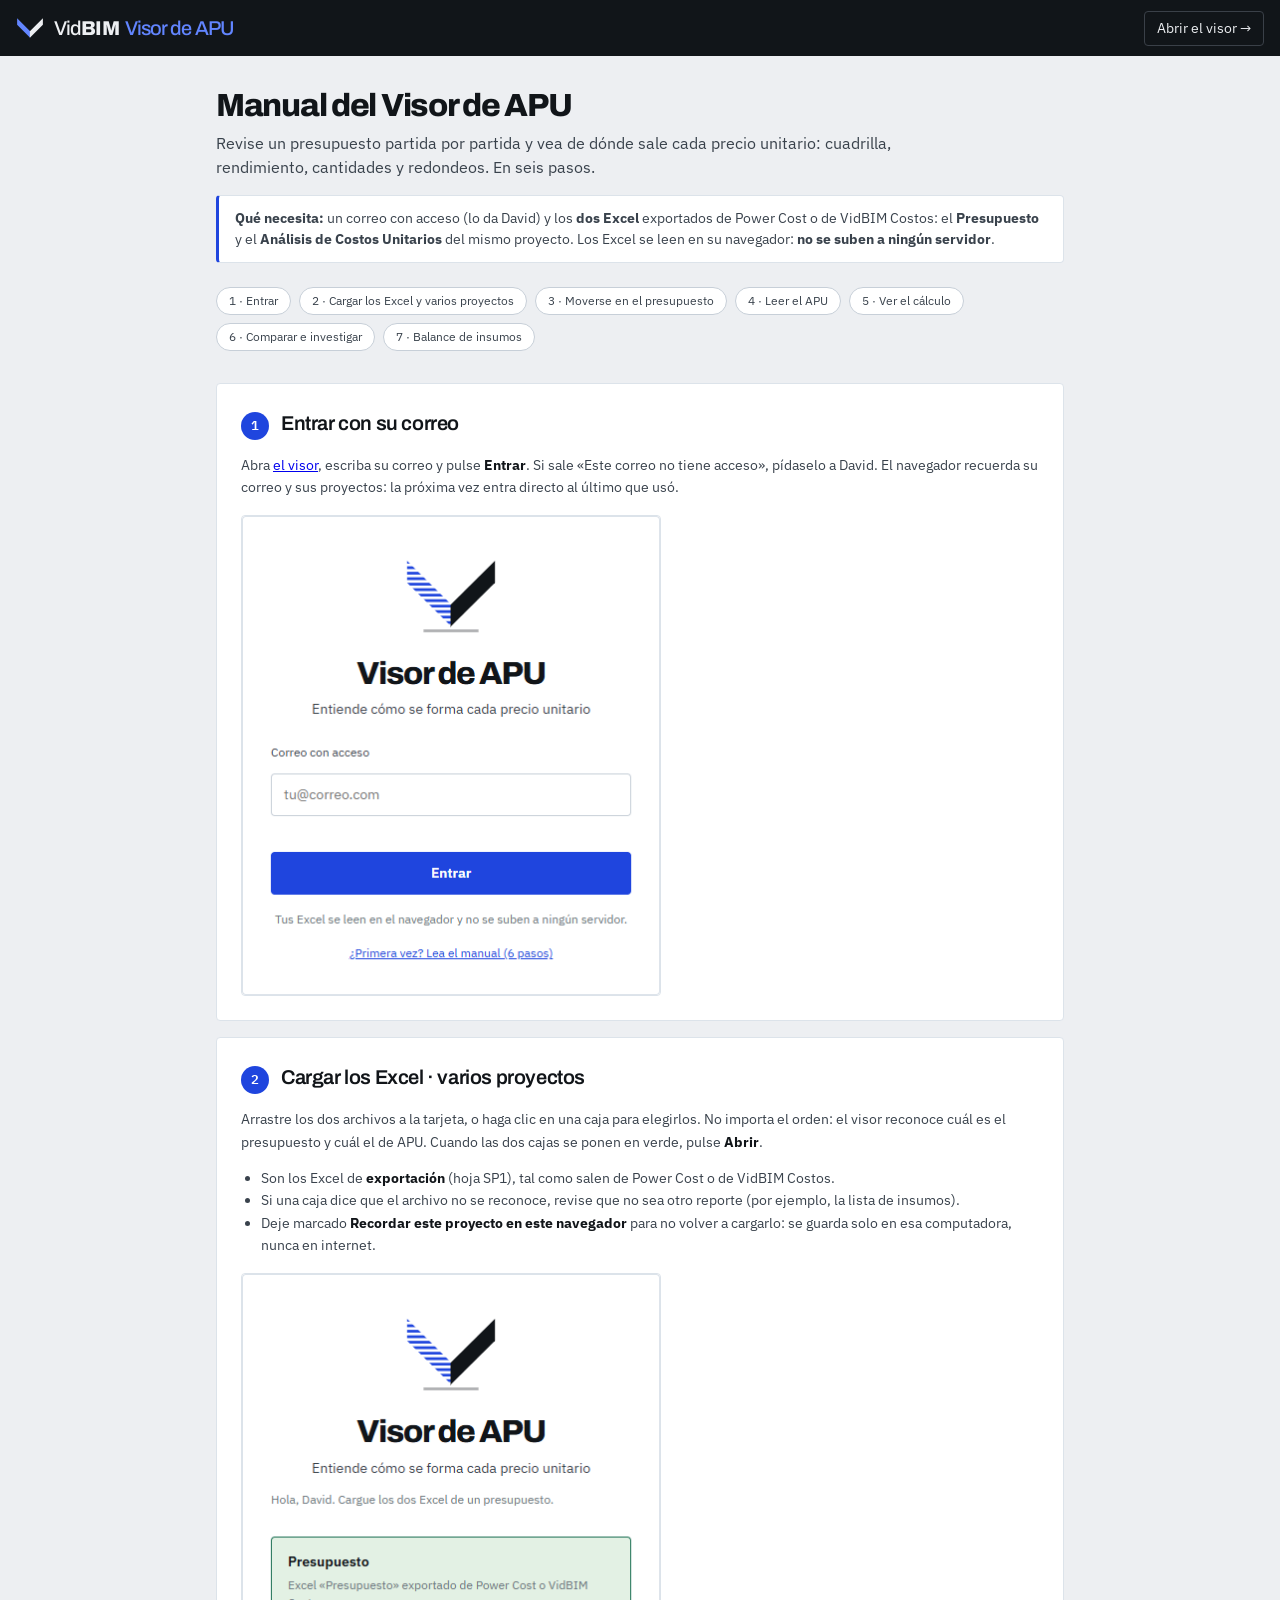
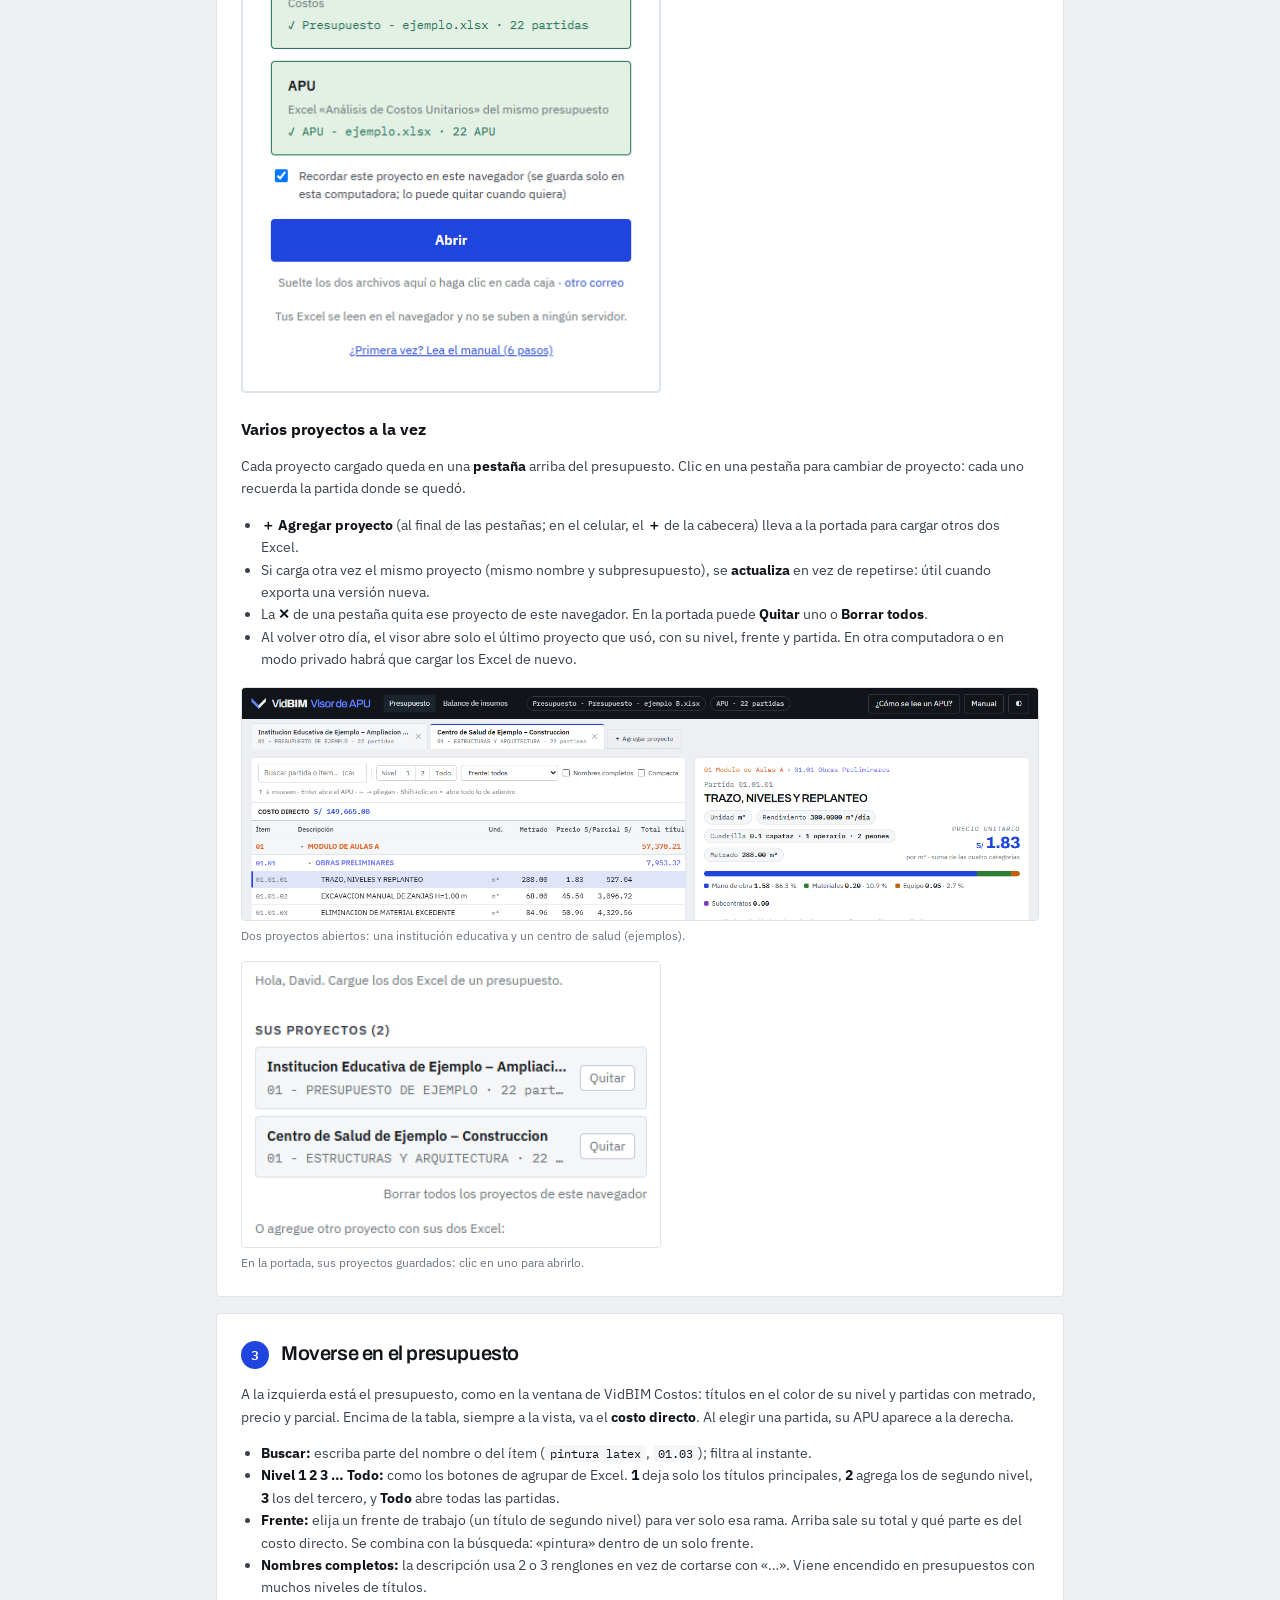
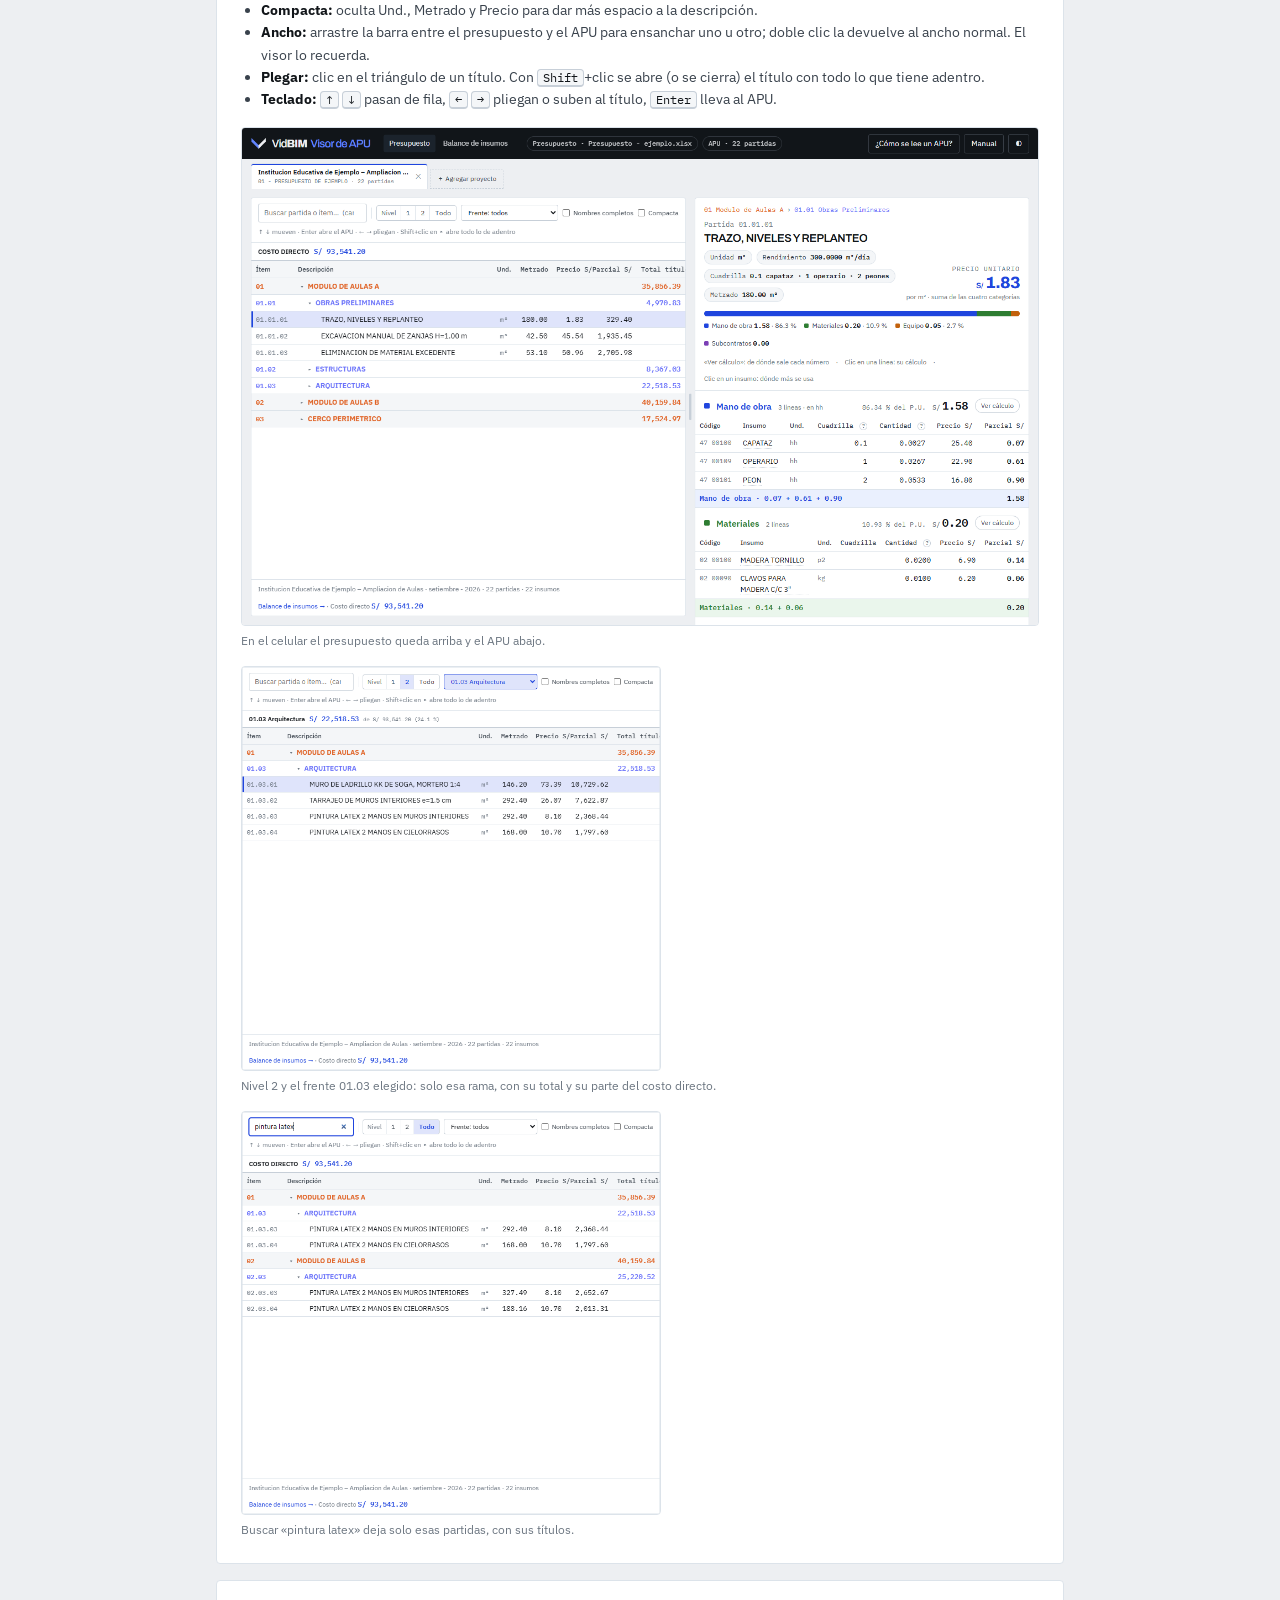
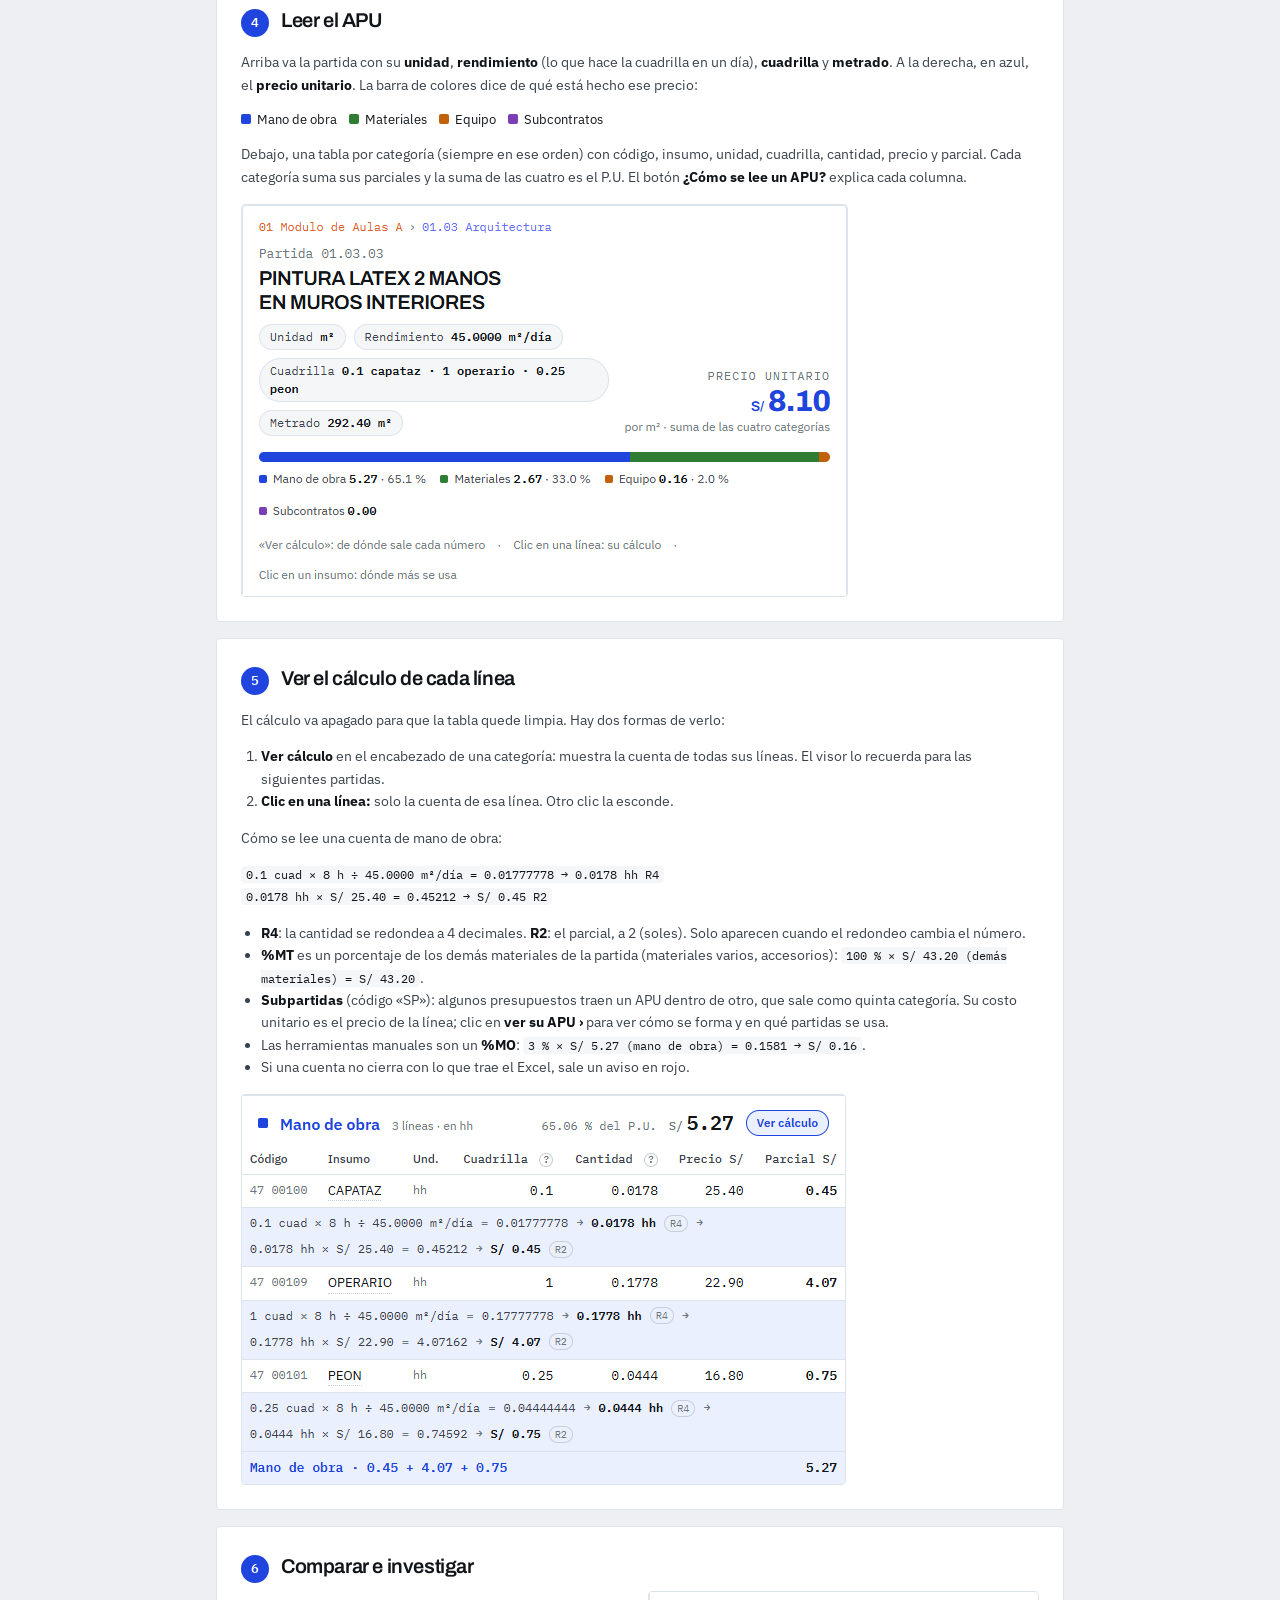
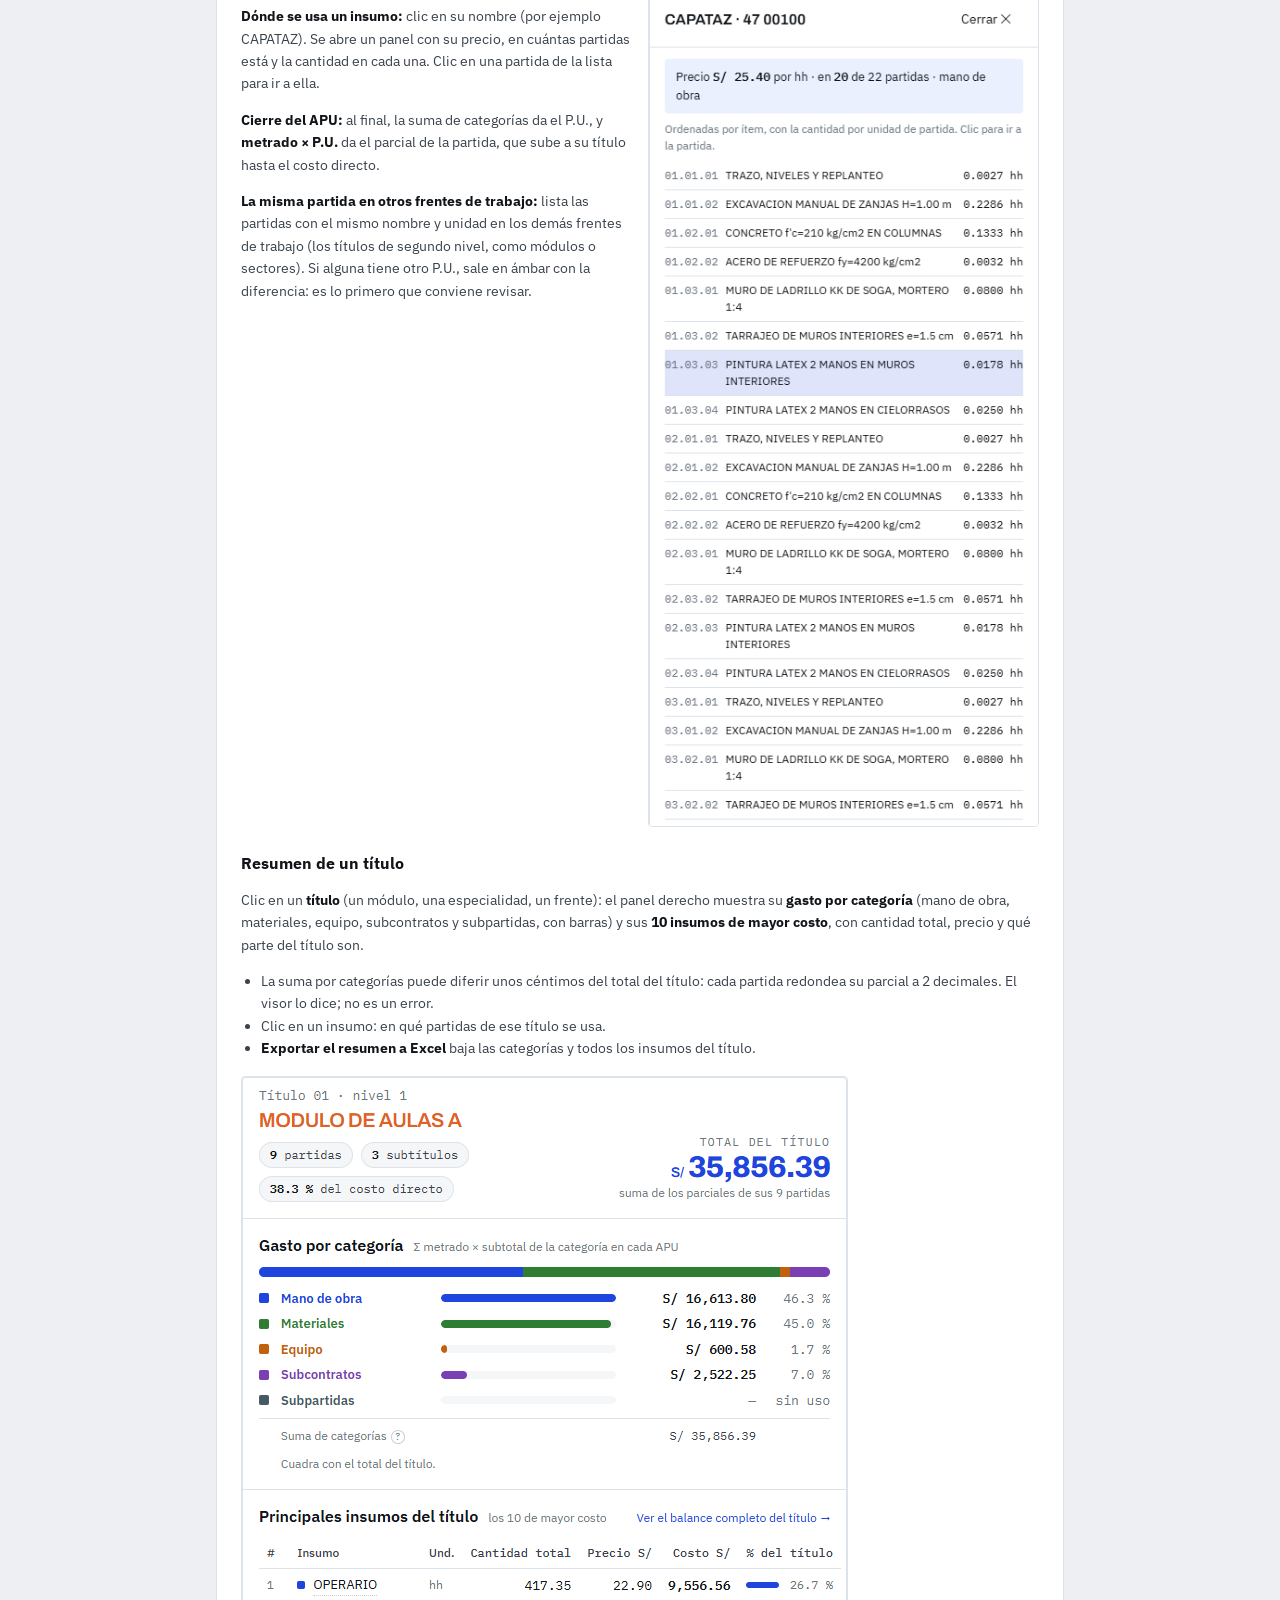
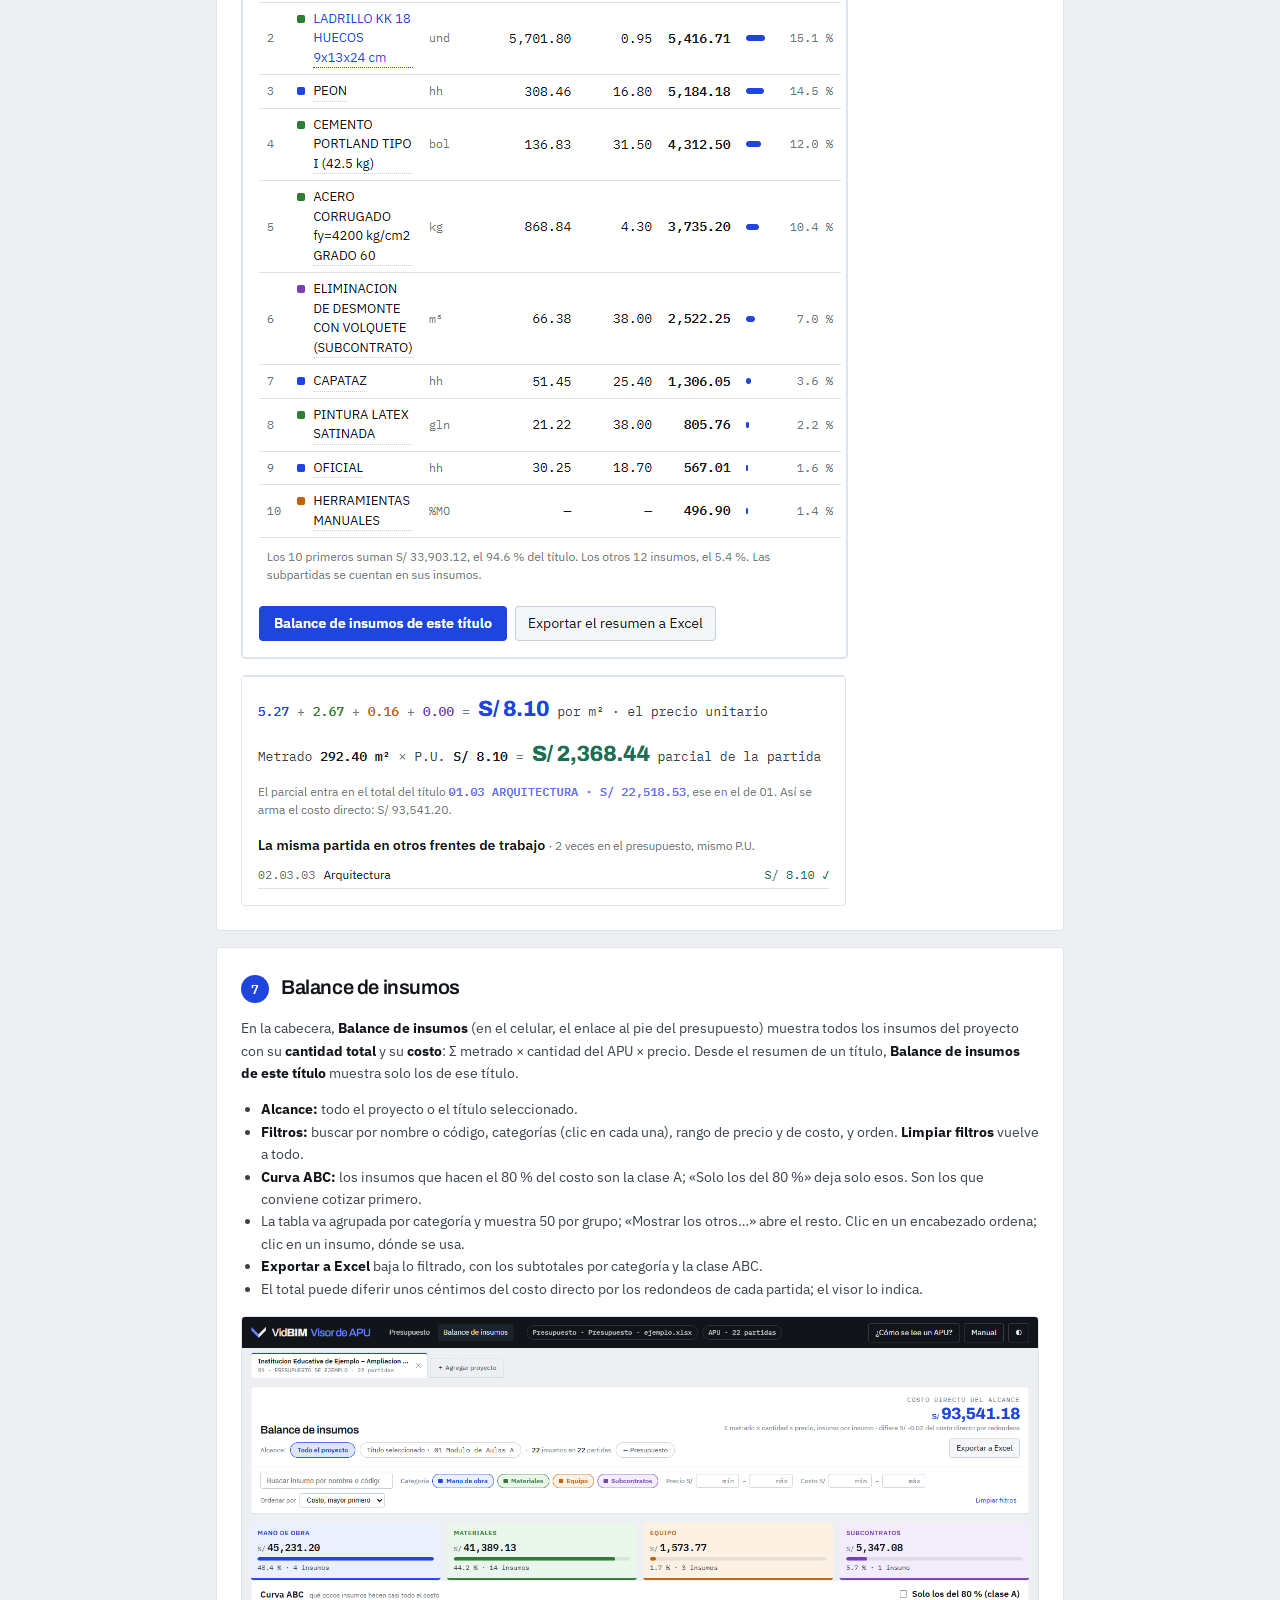
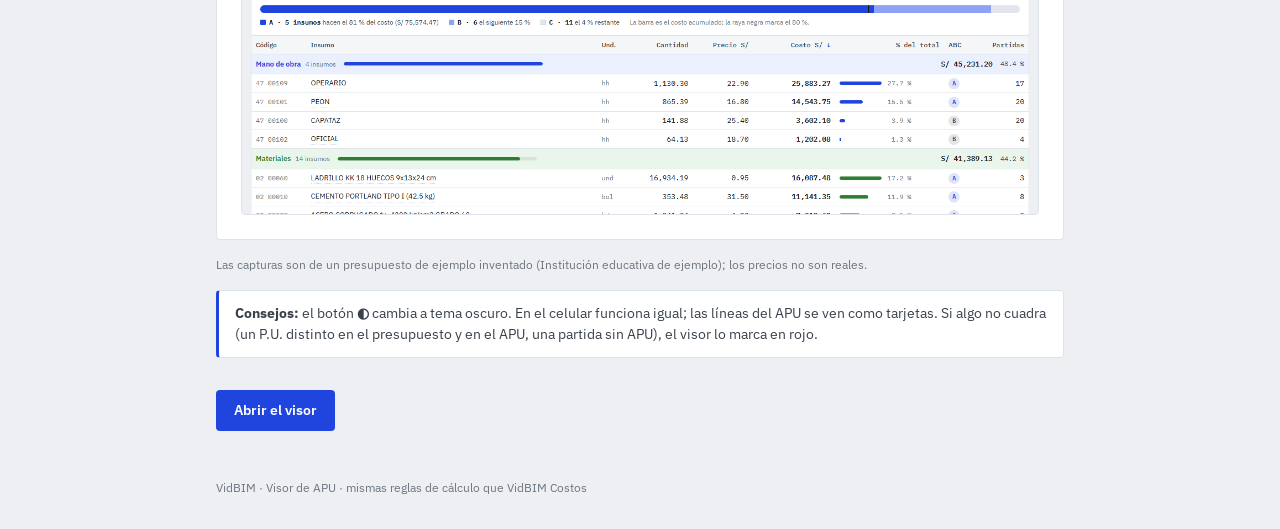
==== manual.html @ 5ac70ffe "Balance de insumos: alcance proyecto o título, filtros, tarjetas por categoría, curva ABC, tabla agr" ====
<!doctype html>
<html lang="es">
<head>
<meta charset="utf-8">
<meta name="viewport" content="width=device-width,initial-scale=1">
<title>Manual · Visor de APU</title>
<meta name="description" content="Cómo usar el Visor de APU de VidBIM en seis pasos.">
<link rel="icon" type="image/svg+xml" href="favicon.svg">
<link rel="preconnect" href="https://fonts.googleapis.com">
<link rel="preconnect" href="https://fonts.gstatic.com" crossorigin>
<link rel="stylesheet" href="https://fonts.googleapis.com/css2?family=Archivo:wght@500;600;800&family=IBM+Plex+Mono:wght@400;500;600&family=IBM+Plex+Sans:wght@400;500;600&display=swap">
<link rel="stylesheet" href="tokens.css">
<style>
*{box-sizing:border-box}
body{margin:0;background:var(--papel);color:var(--tinta)}
.datos{font-family:var(--f-datos);font-variant-numeric:tabular-nums}
.cab{height:var(--cabecera-alto);background:var(--cabecera-fondo);color:var(--cabecera-texto);display:flex;align-items:center;gap:16px;padding:0 16px}
.marca{display:flex;align-items:center;gap:10px;text-decoration:none;color:inherit}
.marca svg{width:28px;height:28px;flex:none}
.marca .wm{font-family:var(--f-marca);font-size:var(--t-marca);letter-spacing:-.045em;line-height:1;white-space:nowrap}
.marca .wm .a{font-weight:500}.marca .wm .b{font-weight:800}.marca .wm .c{font-weight:500;color:var(--cabecera-azul);margin-left:.3em}
.cab .der{margin-left:auto}
.btn{display:inline-block;border:1px solid var(--cabecera-linea);color:var(--cabecera-texto);border-radius:var(--radio);padding:6px 12px;text-decoration:none;font-size:var(--t-cuerpo)}
.btn:hover{background:var(--cabecera-hover)}
main{max-width:880px;margin:0 auto;padding:32px 16px 48px}
h1{font-family:var(--f-marca);font-weight:800;font-size:32px;letter-spacing:-.04em;line-height:1.1;margin:0 0 8px}
.intro{color:var(--tinta-2);font-size:16px;margin:0 0 16px;max-width:680px}
.nota{background:var(--superficie);border:1px solid var(--linea);border-left:3px solid var(--azul);border-radius:var(--radio);padding:12px 16px;font-size:var(--t-cuerpo);color:var(--tinta-2);margin:0 0 24px}
.indice{display:flex;flex-wrap:wrap;gap:8px;margin:0 0 32px;padding:0;list-style:none}
.indice a{display:inline-block;font-size:var(--t-aux);border:1px solid var(--linea-fuerte);background:var(--superficie);color:var(--tinta-2);border-radius:999px;padding:4px 12px;text-decoration:none}
.indice a:hover{border-color:var(--azul);color:var(--azul)}
section.paso{background:var(--superficie);border:1px solid var(--linea);border-radius:var(--radio);padding:24px;margin:0 0 16px;scroll-margin-top:16px}
.paso header{display:flex;gap:12px;align-items:baseline;margin:0 0 8px}
.paso .n{font-family:var(--f-datos);font-weight:600;color:#fff;background:var(--azul);border-radius:999px;min-width:28px;height:28px;display:inline-grid;place-items:center;font-size:var(--t-tabla);flex:none}
.paso h2{font-family:var(--f-marca);font-weight:600;font-size:20px;letter-spacing:-.02em;margin:0}
.paso p,.paso li{color:var(--tinta-2);line-height:1.6}
.paso ul,.paso ol{padding-left:20px;margin:8px 0}
.paso b{color:var(--tinta)}
.paso kbd{font-family:var(--f-datos);font-size:var(--t-aux);border:1px solid var(--linea-fuerte);border-bottom-width:2px;border-radius:4px;padding:0 5px;background:var(--superficie-2);color:var(--tinta)}
.paso code{font-family:var(--f-datos);font-size:var(--t-aux);background:var(--superficie-2);border-radius:4px;padding:1px 5px;color:var(--tinta)}
figure{margin:16px 0 0}
figure img{display:block;max-width:100%;height:auto;border:1px solid var(--linea);border-radius:var(--radio);background:var(--superficie)}
figure.chica img{max-width:420px;width:100%}
figcaption{font-size:var(--t-aux);color:var(--gris);margin-top:6px}
.dos{display:grid;grid-template-columns:1fr 1fr;gap:16px;align-items:start}
.cats{display:flex;flex-wrap:wrap;gap:12px;margin:8px 0;font-size:var(--t-tabla)}
.cats span::before{content:"";display:inline-block;width:10px;height:10px;border-radius:2px;background:var(--c);margin-right:6px}
.mo{--c:var(--mo)}.mat{--c:var(--mat)}.eq{--c:var(--eq)}.sc{--c:var(--sc)}
.cta{display:inline-block;background:var(--azul);color:#fff;text-decoration:none;font-weight:600;border-radius:var(--radio);padding:10px 18px;margin-top:8px}
.cta:hover{background:var(--azul-hover)}
footer{max-width:880px;margin:0 auto;padding:0 16px 32px;font-size:var(--t-aux);color:var(--gris)}
@media (max-width:700px){
  h1{font-size:26px}
  section.paso{padding:16px}
  .dos{grid-template-columns:1fr}
  .cab .der .largo{display:none}
}
</style>
</head>
<body>
<svg width="0" height="0" style="position:absolute" aria-hidden="true">
  <symbol id="vidbim-s" viewBox="0 0 100 100">
    <path d="M4,15.5 L50.5,61.5 L50.5,84.5 L4,38.5 Z" fill="var(--b,#1F45DE)"/>
    <path d="M96,15.5 L49.5,61.5 L49.5,84.5 L96,38.5 Z" fill="currentColor"/>
  </symbol>
</svg>
<header class="cab">
  <a class="marca" href="./" style="--b:#6285FF">
    <svg><use href="#vidbim-s"/></svg>
    <span class="wm"><span class="a">Vid</span><span class="b">BIM</span><span class="c">Visor de APU</span></span>
  </a>
  <div class="der"><a class="btn" href="./">Abrir el visor <span class="largo">→</span></a></div>
</header>

<main>
  <h1>Manual del Visor de APU</h1>
  <p class="intro">Revise un presupuesto partida por partida y vea de dónde sale cada precio unitario: cuadrilla, rendimiento, cantidades y redondeos. En seis pasos.</p>
  <div class="nota"><b>Qué necesita:</b> un correo con acceso (lo da David) y los <b>dos Excel</b> exportados de Power Cost o de VidBIM Costos: el <b>Presupuesto</b> y el <b>Análisis de Costos Unitarios</b> del mismo proyecto. Los Excel se leen en su navegador: <b>no se suben a ningún servidor</b>.</div>

  <ul class="indice">
    <li><a href="#entrar">1 · Entrar</a></li>
    <li><a href="#cargar">2 · Cargar los Excel y varios proyectos</a></li>
    <li><a href="#presupuesto">3 · Moverse en el presupuesto</a></li>
    <li><a href="#apu">4 · Leer el APU</a></li>
    <li><a href="#calculo">5 · Ver el cálculo</a></li>
    <li><a href="#comparar">6 · Comparar e investigar</a></li>
    <li><a href="#balance">7 · Balance de insumos</a></li>
  </ul>

  <section class="paso" id="entrar">
    <header><span class="n">1</span><h2>Entrar con su correo</h2></header>
    <p>Abra <a href="./">el visor</a>, escriba su correo y pulse <b>Entrar</b>. Si sale «Este correo no tiene acceso», pídaselo a David. El navegador recuerda su correo y sus proyectos: la próxima vez entra directo al último que usó.</p>
    <figure class="chica"><img src="manual/1-entrar.png" alt="Portada del visor con el campo de correo y el botón Entrar" loading="lazy"></figure>
  </section>

  <section class="paso" id="cargar">
    <header><span class="n">2</span><h2>Cargar los Excel · varios proyectos</h2></header>
    <p>Arrastre los dos archivos a la tarjeta, o haga clic en una caja para elegirlos. No importa el orden: el visor reconoce cuál es el presupuesto y cuál el de APU. Cuando las dos cajas se ponen en verde, pulse <b>Abrir</b>.</p>
    <ul>
      <li>Son los Excel de <b>exportación</b> (hoja SP1), tal como salen de Power Cost o de VidBIM Costos.</li>
      <li>Si una caja dice que el archivo no se reconoce, revise que no sea otro reporte (por ejemplo, la lista de insumos).</li>
      <li>Deje marcado <b>Recordar este proyecto en este navegador</b> para no volver a cargarlo: se guarda solo en esa computadora, nunca en internet.</li>
    </ul>
    <figure class="chica"><img src="manual/2-cargar.png" alt="Las dos cajas de Presupuesto y APU en verde con el botón Abrir" loading="lazy"></figure>
    <h3 style="font-size:16px;margin:24px 0 4px">Varios proyectos a la vez</h3>
    <p>Cada proyecto cargado queda en una <b>pestaña</b> arriba del presupuesto. Clic en una pestaña para cambiar de proyecto: cada uno recuerda la partida donde se quedó.</p>
    <ul>
      <li><b>＋ Agregar proyecto</b> (al final de las pestañas; en el celular, el <b>＋</b> de la cabecera) lleva a la portada para cargar otros dos Excel.</li>
      <li>Si carga otra vez el mismo proyecto (mismo nombre y subpresupuesto), se <b>actualiza</b> en vez de repetirse: útil cuando exporta una versión nueva.</li>
      <li>La <b>✕</b> de una pestaña quita ese proyecto de este navegador. En la portada puede <b>Quitar</b> uno o <b>Borrar todos</b>.</li>
      <li>Al volver otro día, el visor abre solo el último proyecto que usó, con su nivel, frente y partida. En otra computadora o en modo privado habrá que cargar los Excel de nuevo.</li>
    </ul>
    <figure><img src="manual/2b-pestanas.png" alt="Pestañas de dos proyectos sobre el presupuesto" loading="lazy"><figcaption>Dos proyectos abiertos: una institución educativa y un centro de salud (ejemplos).</figcaption></figure>
    <figure class="chica"><img src="manual/2c-proyectos.png" alt="Portada con la lista de proyectos guardados" loading="lazy"><figcaption>En la portada, sus proyectos guardados: clic en uno para abrirlo.</figcaption></figure>
  </section>

  <section class="paso" id="presupuesto">
    <header><span class="n">3</span><h2>Moverse en el presupuesto</h2></header>
    <p>A la izquierda está el presupuesto, como en la ventana de VidBIM Costos: títulos en el color de su nivel y partidas con metrado, precio y parcial. Encima de la tabla, siempre a la vista, va el <b>costo directo</b>. Al elegir una partida, su APU aparece a la derecha.</p>
    <ul>
      <li><b>Buscar:</b> escriba parte del nombre o del ítem (<code>pintura latex</code>, <code>01.03</code>); filtra al instante.</li>
      <li><b>Nivel 1 2 3 … Todo:</b> como los botones de agrupar de Excel. <b>1</b> deja solo los títulos principales, <b>2</b> agrega los de segundo nivel, <b>3</b> los del tercero, y <b>Todo</b> abre todas las partidas.</li>
      <li><b>Frente:</b> elija un frente de trabajo (un título de segundo nivel) para ver solo esa rama. Arriba sale su total y qué parte es del costo directo. Se combina con la búsqueda: «pintura» dentro de un solo frente.</li>
      <li><b>Nombres completos:</b> la descripción usa 2 o 3 renglones en vez de cortarse con «…». Viene encendido en presupuestos con muchos niveles de títulos.</li>
      <li><b>Compacta:</b> oculta Und., Metrado y Precio para dar más espacio a la descripción.</li>
      <li><b>Ancho:</b> arrastre la barra entre el presupuesto y el APU para ensanchar uno u otro; doble clic la devuelve al ancho normal. El visor lo recuerda.</li>
      <li><b>Plegar:</b> clic en el triángulo de un título. Con <kbd>Shift</kbd>+clic se abre (o se cierra) el título con todo lo que tiene adentro.</li>
      <li><b>Teclado:</b> <kbd>↑</kbd> <kbd>↓</kbd> pasan de fila, <kbd>←</kbd> <kbd>→</kbd> pliegan o suben al título, <kbd>Enter</kbd> lleva al APU.</li>
    </ul>
    <figure><img src="manual/3-pantalla.png" alt="Pantalla completa: presupuesto a la izquierda y APU a la derecha" loading="lazy"><figcaption>En el celular el presupuesto queda arriba y el APU abajo.</figcaption></figure>
    <figure class="chica"><img src="manual/4b-nivel-frente.png" alt="Nivel 2 y un frente elegido, con su total arriba" loading="lazy"><figcaption>Nivel 2 y el frente 01.03 elegido: solo esa rama, con su total y su parte del costo directo.</figcaption></figure>
    <figure class="chica"><img src="manual/4-buscar.png" alt="Búsqueda de pintura latex" loading="lazy"><figcaption>Buscar «pintura latex» deja solo esas partidas, con sus títulos.</figcaption></figure>
  </section>

  <section class="paso" id="apu">
    <header><span class="n">4</span><h2>Leer el APU</h2></header>
    <p>Arriba va la partida con su <b>unidad</b>, <b>rendimiento</b> (lo que hace la cuadrilla en un día), <b>cuadrilla</b> y <b>metrado</b>. A la derecha, en azul, el <b>precio unitario</b>. La barra de colores dice de qué está hecho ese precio:</p>
    <div class="cats"><span class="mo">Mano de obra</span><span class="mat">Materiales</span><span class="eq">Equipo</span><span class="sc">Subcontratos</span></div>
    <p>Debajo, una tabla por categoría (siempre en ese orden) con código, insumo, unidad, cuadrilla, cantidad, precio y parcial. Cada categoría suma sus parciales y la suma de las cuatro es el P.U. El botón <b>¿Cómo se lee un APU?</b> explica cada columna.</p>
    <figure><img src="manual/5-cabecera-apu.png" alt="Cabecera del APU con chips, precio unitario y barra de peso" loading="lazy"></figure>
  </section>

  <section class="paso" id="calculo">
    <header><span class="n">5</span><h2>Ver el cálculo de cada línea</h2></header>
    <p>El cálculo va apagado para que la tabla quede limpia. Hay dos formas de verlo:</p>
    <ol>
      <li><b>Ver cálculo</b> en el encabezado de una categoría: muestra la cuenta de todas sus líneas. El visor lo recuerda para las siguientes partidas.</li>
      <li><b>Clic en una línea:</b> solo la cuenta de esa línea. Otro clic la esconde.</li>
    </ol>
    <p>Cómo se lee una cuenta de mano de obra:</p>
    <p><code>0.1 cuad × 8 h ÷ 45.0000 m²/día = 0.01777778 → 0.0178 hh R4</code><br><code>0.0178 hh × S/ 25.40 = 0.45212 → S/ 0.45 R2</code></p>
    <ul>
      <li><b>R4</b>: la cantidad se redondea a 4 decimales. <b>R2</b>: el parcial, a 2 (soles). Solo aparecen cuando el redondeo cambia el número.</li>
      <li><b>%MT</b> es un porcentaje de los demás materiales de la partida (materiales varios, accesorios): <code>100 % × S/ 43.20 (demás materiales) = S/ 43.20</code>.</li>
      <li><b>Subpartidas</b> (código «SP»): algunos presupuestos traen un APU dentro de otro, que sale como quinta categoría. Su costo unitario es el precio de la línea; clic en <b>ver su APU ›</b> para ver cómo se forma y en qué partidas se usa.</li>
      <li>Las herramientas manuales son un <b>%MO</b>: <code>3 % × S/ 5.27 (mano de obra) = 0.1581 → S/ 0.16</code>.</li>
      <li>Si una cuenta no cierra con lo que trae el Excel, sale un aviso en rojo.</li>
    </ul>
    <figure><img src="manual/6-ver-calculo.png" alt="Mano de obra con Ver cálculo encendido" loading="lazy"></figure>
  </section>

  <section class="paso" id="comparar">
    <header><span class="n">6</span><h2>Comparar e investigar</h2></header>
    <div class="dos">
      <div>
        <p><b>Dónde se usa un insumo:</b> clic en su nombre (por ejemplo CAPATAZ). Se abre un panel con su precio, en cuántas partidas está y la cantidad en cada una. Clic en una partida de la lista para ir a ella.</p>
        <p><b>Cierre del APU:</b> al final, la suma de categorías da el P.U., y <b>metrado × P.U.</b> da el parcial de la partida, que sube a su título hasta el costo directo.</p>
        <p><b>La misma partida en otros frentes de trabajo:</b> lista las partidas con el mismo nombre y unidad en los demás frentes de trabajo (los títulos de segundo nivel, como módulos o sectores). Si alguna tiene otro P.U., sale en ámbar con la diferencia: es lo primero que conviene revisar.</p>
      </div>
      <figure style="margin:0"><img src="manual/7-donde-se-usa.png" alt="Panel Dónde se usa del capataz" loading="lazy"></figure>
    </div>
    <h3 style="font-size:16px;margin:24px 0 4px">Resumen de un título</h3>
    <p>Clic en un <b>título</b> (un módulo, una especialidad, un frente): el panel derecho muestra su <b>gasto por categoría</b> (mano de obra, materiales, equipo, subcontratos y subpartidas, con barras) y sus <b>10 insumos de mayor costo</b>, con cantidad total, precio y qué parte del título son.</p>
    <ul>
      <li>La suma por categorías puede diferir unos céntimos del total del título: cada partida redondea su parcial a 2 decimales. El visor lo dice; no es un error.</li>
      <li>Clic en un insumo: en qué partidas de ese título se usa.</li>
      <li><b>Exportar el resumen a Excel</b> baja las categorías y todos los insumos del título.</li>
    </ul>
    <figure><img src="manual/7b-resumen-titulo.png" alt="Resumen de un título: gasto por categoría y principales insumos" loading="lazy"></figure>
    <figure><img src="manual/8-cierre.png" alt="Cierre del APU y la misma partida en otros frentes de trabajo" loading="lazy"></figure>
  </section>

  <section class="paso" id="balance">
    <header><span class="n">7</span><h2>Balance de insumos</h2></header>
    <p>En la cabecera, <b>Balance de insumos</b> (en el celular, el enlace al pie del presupuesto) muestra todos los insumos del proyecto con su <b>cantidad total</b> y su <b>costo</b>: Σ metrado × cantidad del APU × precio. Desde el resumen de un título, <b>Balance de insumos de este título</b> muestra solo los de ese título.</p>
    <ul>
      <li><b>Alcance:</b> todo el proyecto o el título seleccionado.</li>
      <li><b>Filtros:</b> buscar por nombre o código, categorías (clic en cada una), rango de precio y de costo, y orden. <b>Limpiar filtros</b> vuelve a todo.</li>
      <li><b>Curva ABC:</b> los insumos que hacen el 80 % del costo son la clase A; «Solo los del 80 %» deja solo esos. Son los que conviene cotizar primero.</li>
      <li>La tabla va agrupada por categoría y muestra 50 por grupo; «Mostrar los otros…» abre el resto. Clic en un encabezado ordena; clic en un insumo, dónde se usa.</li>
      <li><b>Exportar a Excel</b> baja lo filtrado, con los subtotales por categoría y la clase ABC.</li>
      <li>El total puede diferir unos céntimos del costo directo por los redondeos de cada partida; el visor lo indica.</li>
    </ul>
    <figure><img src="manual/10-balance.png" alt="Balance de insumos: tarjetas por categoría, curva ABC y tabla" loading="lazy"></figure>
  </section>

  <p style="font-size:var(--t-aux);color:var(--gris);margin:0 0 16px">Las capturas son de un presupuesto de ejemplo inventado (Institución educativa de ejemplo); los precios no son reales.</p>
  <div class="nota"><b>Consejos:</b> el botón <b>◐</b> cambia a tema oscuro. En el celular funciona igual; las líneas del APU se ven como tarjetas. Si algo no cuadra (un P.U. distinto en el presupuesto y en el APU, una partida sin APU), el visor lo marca en rojo.</div>
  <a class="cta" href="./">Abrir el visor</a>
</main>
<footer>VidBIM · Visor de APU · mismas reglas de cálculo que VidBIM Costos</footer>
</body>
</html>
---- tokens.css ----
/* ══════════════════════════════════════════════════════════════════════
   VidBIM · Visor de APU · tokens de diseño (25.09.2026)
   Fuente: VidBIM-Marca/04-Color/paleta.md, láminas 02 y 03, y los colores
   de categoría y de nivel de la app VidBIM Costos (Filas.cs, ColoresNivel.cs).
   Se usa tal cual: <link rel="stylesheet" href="tokens.css">
   ══════════════════════════════════════════════════════════════════════ */

:root{
  color-scheme: light dark;

  /* ── superficies y texto · tema claro ── */
  --papel:#EDEFF2;        /* fondo de página (papel frío) */
  --superficie:#FFFFFF;   /* paneles: árbol, APU, tarjetas */
  --superficie-2:#F4F6F8; /* filas alternas, botón secundario, hover de fila */
  --superficie-3:#E2E6EC; /* hover de botón, separadores gruesos */
  --tinta:#111519;        /* texto principal */
  --tinta-2:#39424C;      /* texto secundario (encabezados de tabla) */
  --gris:#6C7681;         /* texto auxiliar: unidades, notas, «cuentas» */
  --linea:#DCE3EA;        /* líneas de tabla y bordes suaves */
  --linea-fuerte:#C7CFD8; /* bordes de inputs y botones sobre blanco */

  /* ── marca ── */
  --azul:#1F45DE;         /* acento: selección, P.U., enlaces, botón principal */
  --azul-hover:#1A3BC2;
  --azul-tinte:#DFE4FB;   /* fila seleccionada, chips */
  --rojo:#C0332A;  --rojo-tinte:#FADCD9;   /* SOLO errores y revisiones */
  --ok:#1B6F53;    --ok-tinte:#E3F1E4;     /* «cierra», comprobado */
  --ambar:#8A5A00; --ambar-tinte:#FFF1C7;  /* avisos */

  /* ── categorías del APU (idénticas a VidBIM Costos) ── */
  --mo:#1F45DE;  --mo-tinte:#EAF0FE;   /* Mano de obra */
  --mat:#2E7D32; --mat-tinte:#EAF6EC;  /* Materiales */
  --eq:#C2610C;  --eq-tinte:#FDF1E4;   /* Equipo */
  --sc:#7B3FB5;  --sc-tinte:#F3ECFB;   /* Subcontratos / Servicios */

  /* ── niveles de título (Power Cost, como VidBIM Costos) ── */
  --nivel-1:#E06123; --nivel-2:#676FFA; --nivel-3:#00C000; --nivel-4:#C000C0;
  --nivel-5:#EC9B75; --nivel-6:#C0C000; --nivel-7:#00A0C0;

  /* ── tipografía ── */
  --f-marca:"Archivo","Helvetica Neue",Arial,sans-serif;          /* logotipo, títulos, el P.U. */
  --f-texto:"IBM Plex Sans","Segoe UI","Helvetica Neue",Arial,sans-serif;
  --f-datos:"IBM Plex Mono",ui-monospace,"Cascadia Mono",Consolas,monospace; /* códigos, cifras, cuentas */
  --t-aux:12px;     /* notas, cuentas, unidades */
  --t-tabla:13px;   /* filas del APU y del árbol */
  --t-cuerpo:14px;  /* texto corrido */
  --t-seccion:16px; /* nombre de la partida, título de categoría */
  --t-total:20px;   /* subtotales de categoría, total del título */
  --t-pu:30px;      /* el P.U. de la partida */
  --t-marca:20px;   /* «VidBIM Visor de APU» en la cabecera */

  /* ── medidas ── */
  --radio:4px;
  --u:8px;                 /* módulo de espaciado: 8, 16, 24, 32 */
  --cabecera-alto:56px;
  --arbol-ancho:360px;
  --fila-alto:32px;
}

/* ── tema oscuro: el sistema lo pide y el usuario no ha forzado claro ── */
@media (prefers-color-scheme: dark){
  :root:not([data-theme="light"]){
    --papel:#0C1015; --superficie:#141A21; --superficie-2:#1B232C; --superficie-3:#232C36;
    --tinta:#E7ECF1; --tinta-2:#B2BCC6; --gris:#7C8894;
    --linea:#2A333D; --linea-fuerte:#333E49;
    --azul:#6285FF; --azul-hover:#7A97FF; --azul-tinte:#182247;
    --rojo:#E7695E; --rojo-tinte:#3A1D1B; --ok:#4FB791; --ok-tinte:#12291C; --ambar:#D9A44E; --ambar-tinte:#33290F;
    --mo:#6285FF;  --mo-tinte:#182247;
    --mat:#4FB791; --mat-tinte:#12291C;
    --eq:#E39A55;  --eq-tinte:#2E2116;
    --sc:#B08CE8;  --sc-tinte:#251B33;
    --nivel-1:#F0895A; --nivel-2:#8C93FF; --nivel-3:#4AD66D; --nivel-4:#D96BD9;
    --nivel-5:#F2B08F; --nivel-6:#D9D94A; --nivel-7:#46C3E0;
  }
}
/* ── tema oscuro forzado por el usuario (botón) ── */
:root[data-theme="dark"]{
  --papel:#0C1015; --superficie:#141A21; --superficie-2:#1B232C; --superficie-3:#232C36;
  --tinta:#E7ECF1; --tinta-2:#B2BCC6; --gris:#7C8894;
  --linea:#2A333D; --linea-fuerte:#333E49;
  --azul:#6285FF; --azul-hover:#7A97FF; --azul-tinte:#182247;
  --rojo:#E7695E; --rojo-tinte:#3A1D1B; --ok:#4FB791; --ok-tinte:#12291C; --ambar:#D9A44E; --ambar-tinte:#33290F;
  --mo:#6285FF;  --mo-tinte:#182247;
  --mat:#4FB791; --mat-tinte:#12291C;
  --eq:#E39A55;  --eq-tinte:#2E2116;
  --sc:#B08CE8;  --sc-tinte:#251B33;
  --nivel-1:#F0895A; --nivel-2:#8C93FF; --nivel-3:#4AD66D; --nivel-4:#D96BD9;
  --nivel-5:#F2B08F; --nivel-6:#D9D94A; --nivel-7:#46C3E0;
}

/* La cabecera es siempre de tinta, en los dos temas (como la app de escritorio). */
:root{ --cabecera-fondo:#111519; --cabecera-texto:#EDEFF2; --cabecera-azul:#6285FF; --cabecera-linea:#3A4048; --cabecera-hover:#1B232C; }

/* Base mínima */
html{ background:var(--papel); color:var(--tinta); font-family:var(--f-texto); font-size:var(--t-cuerpo); line-height:1.5; -webkit-font-smoothing:antialiased; }
.datos, .num{ font-family:var(--f-datos); font-variant-numeric:tabular-nums; }
.num{ text-align:right; }
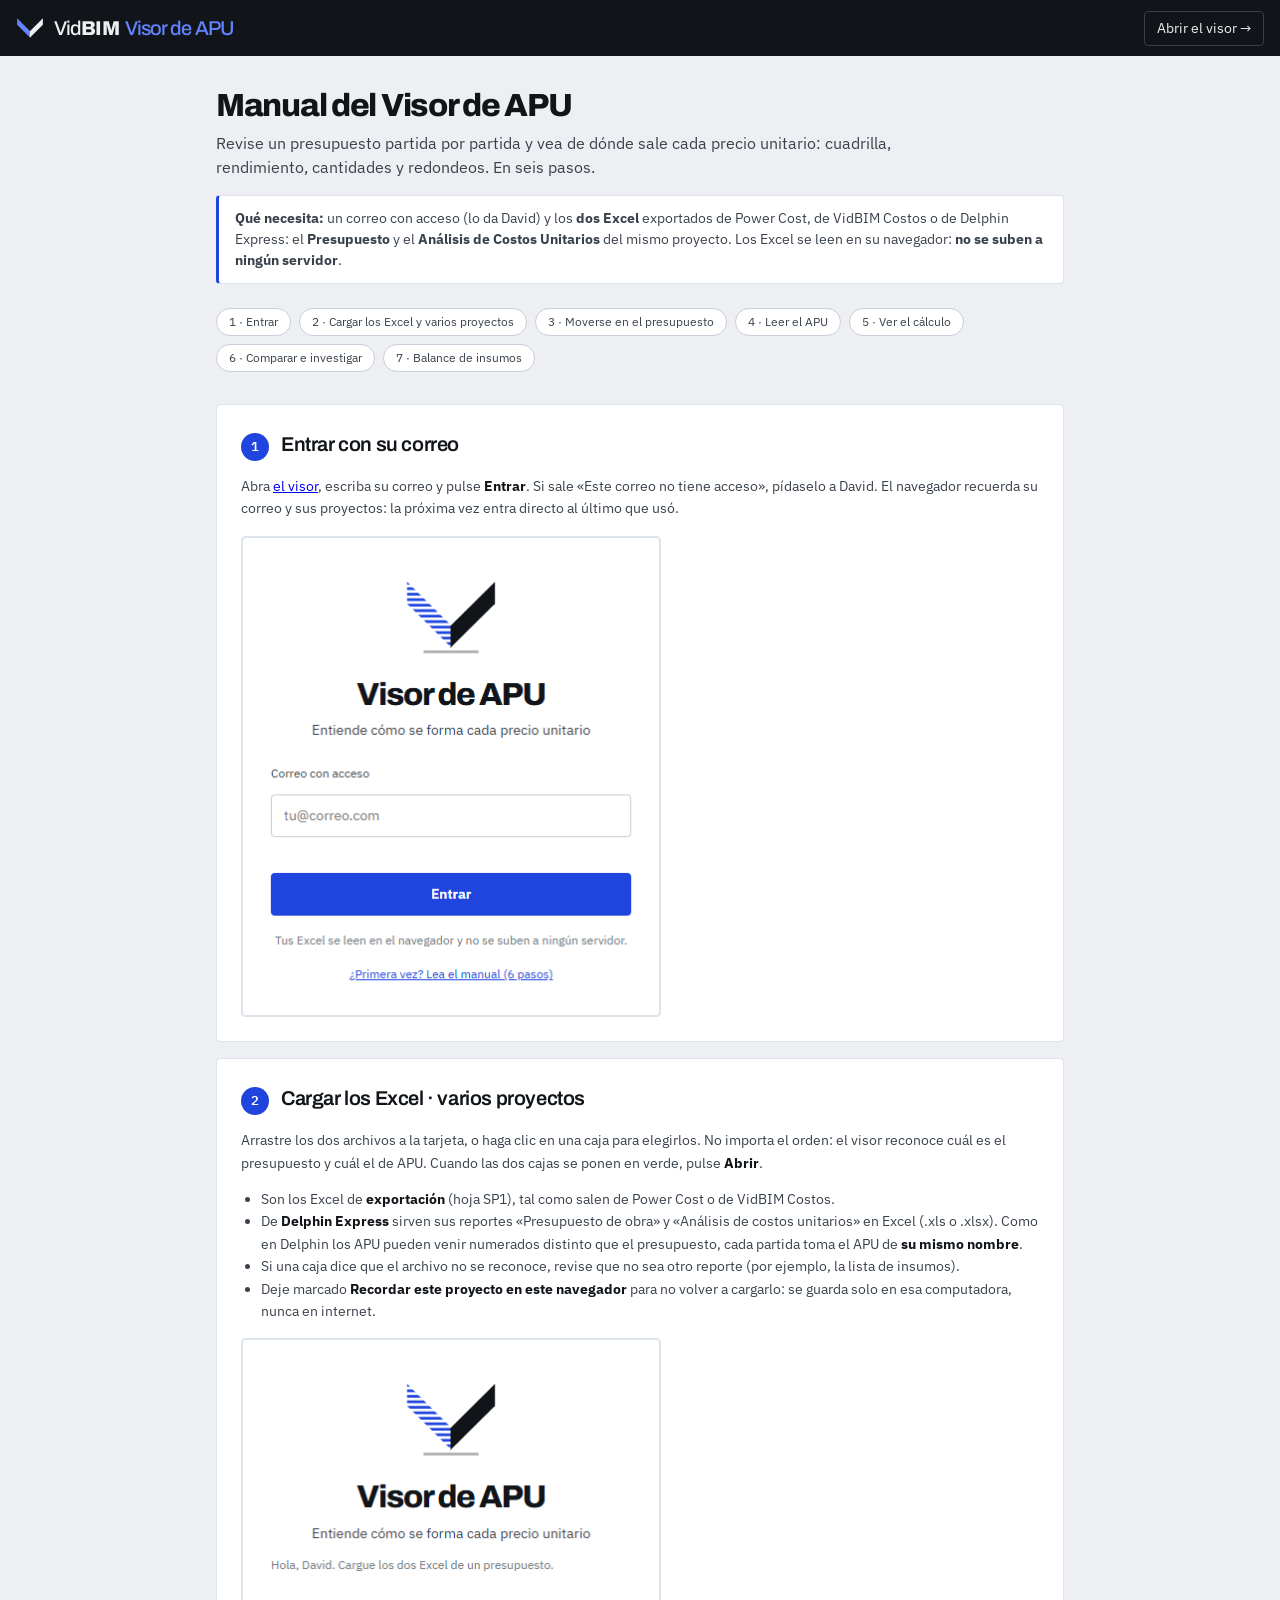
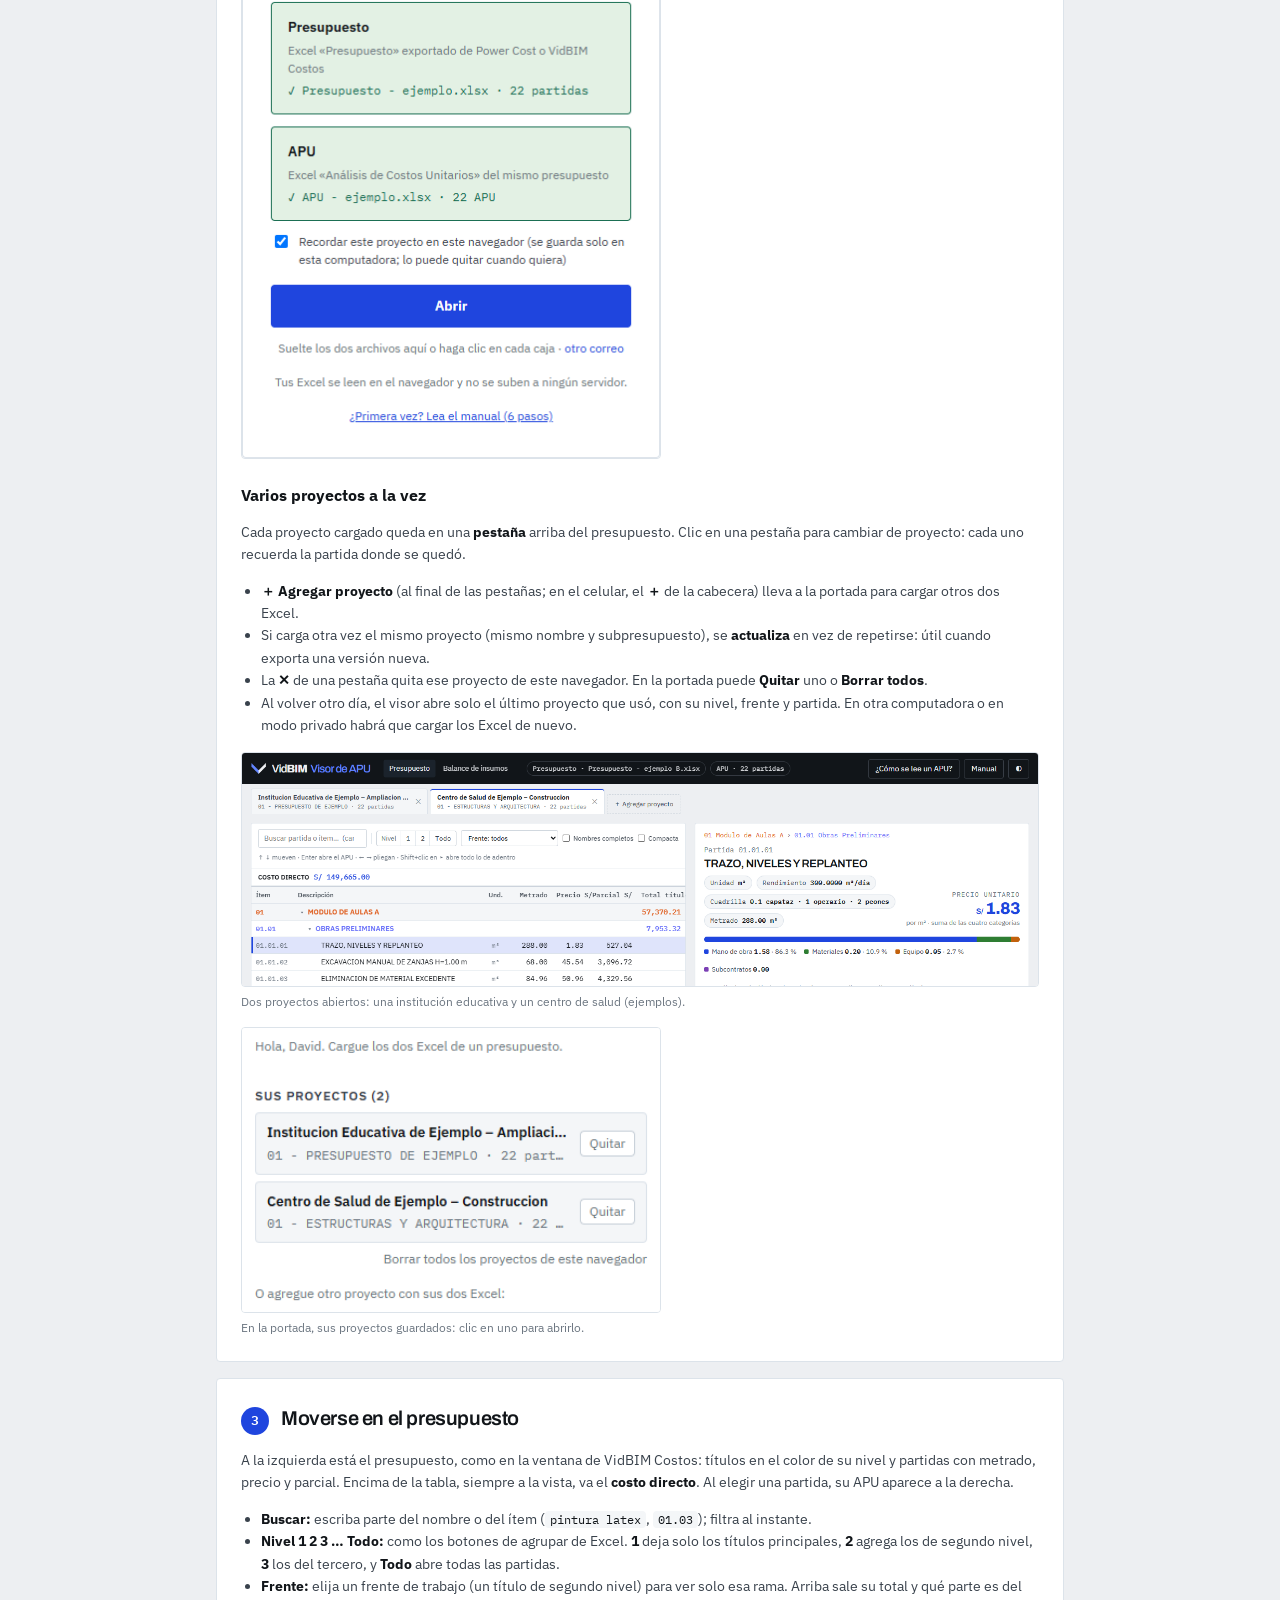
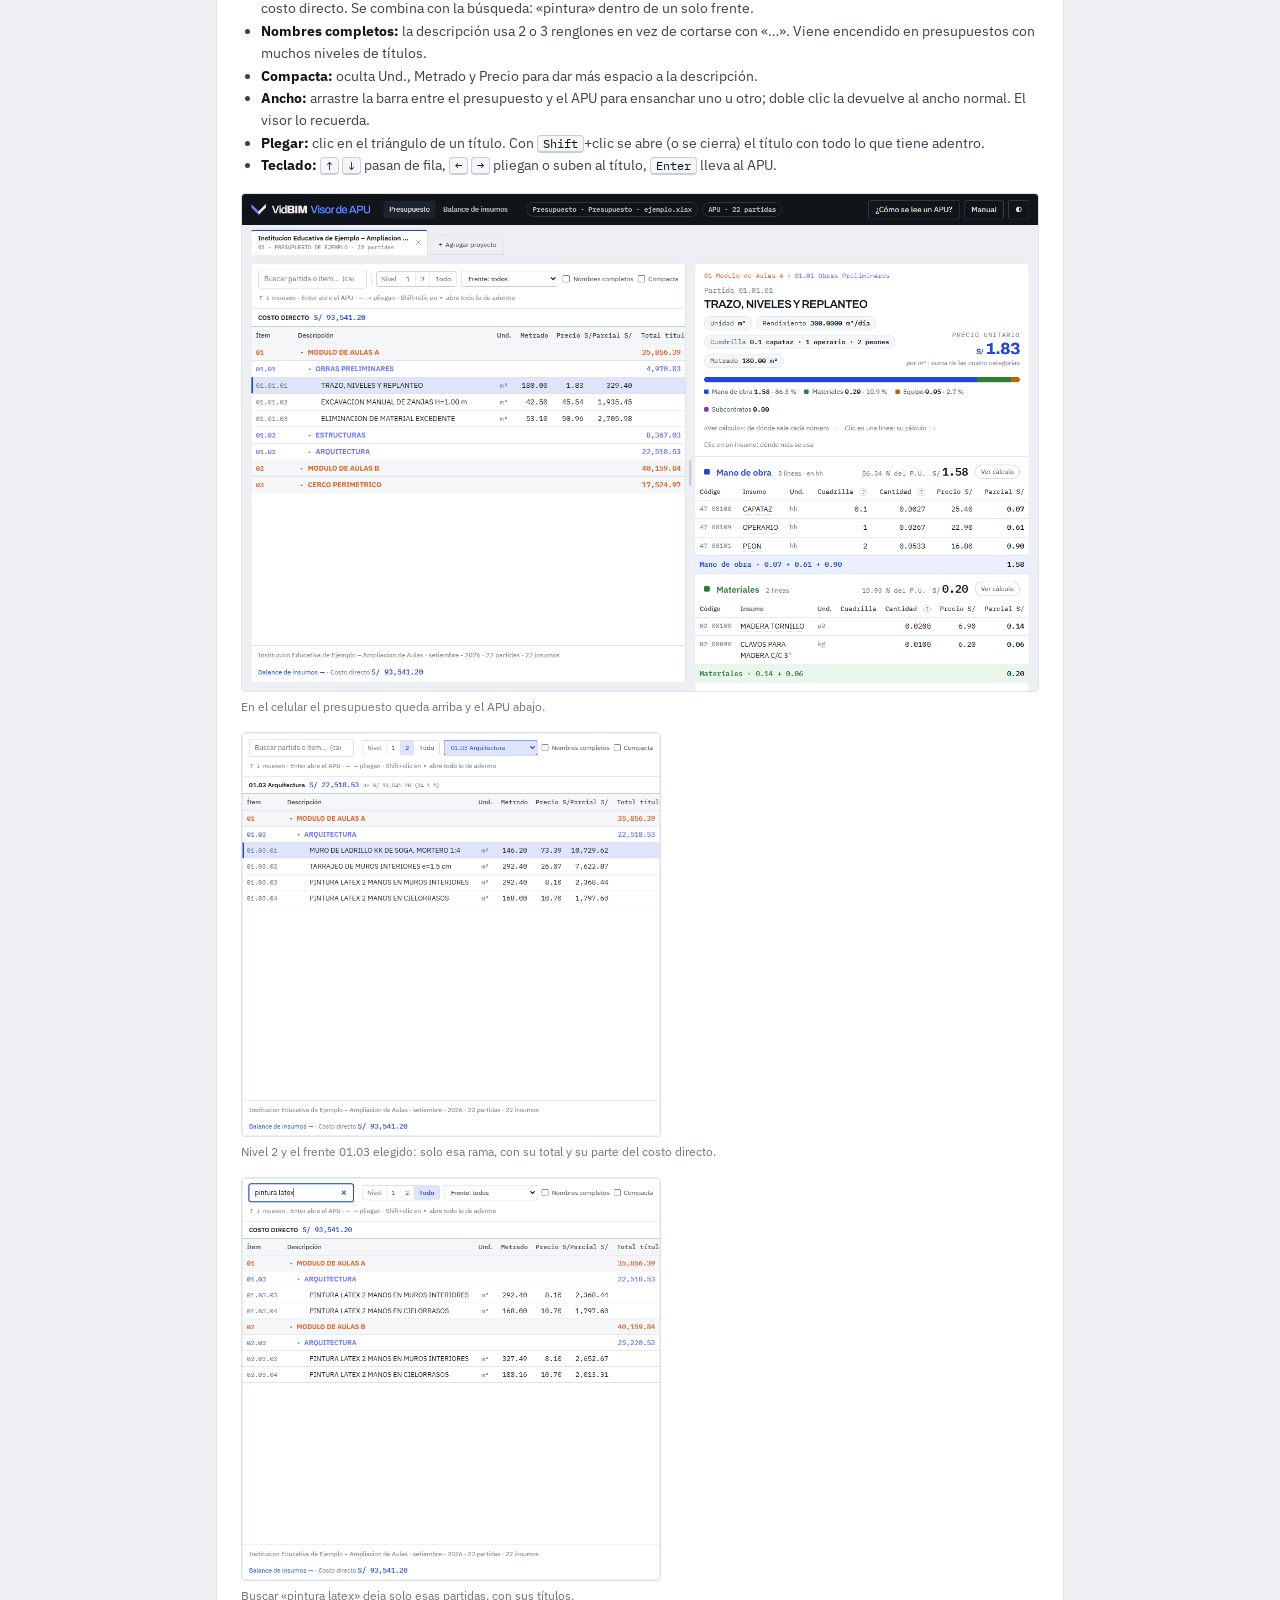
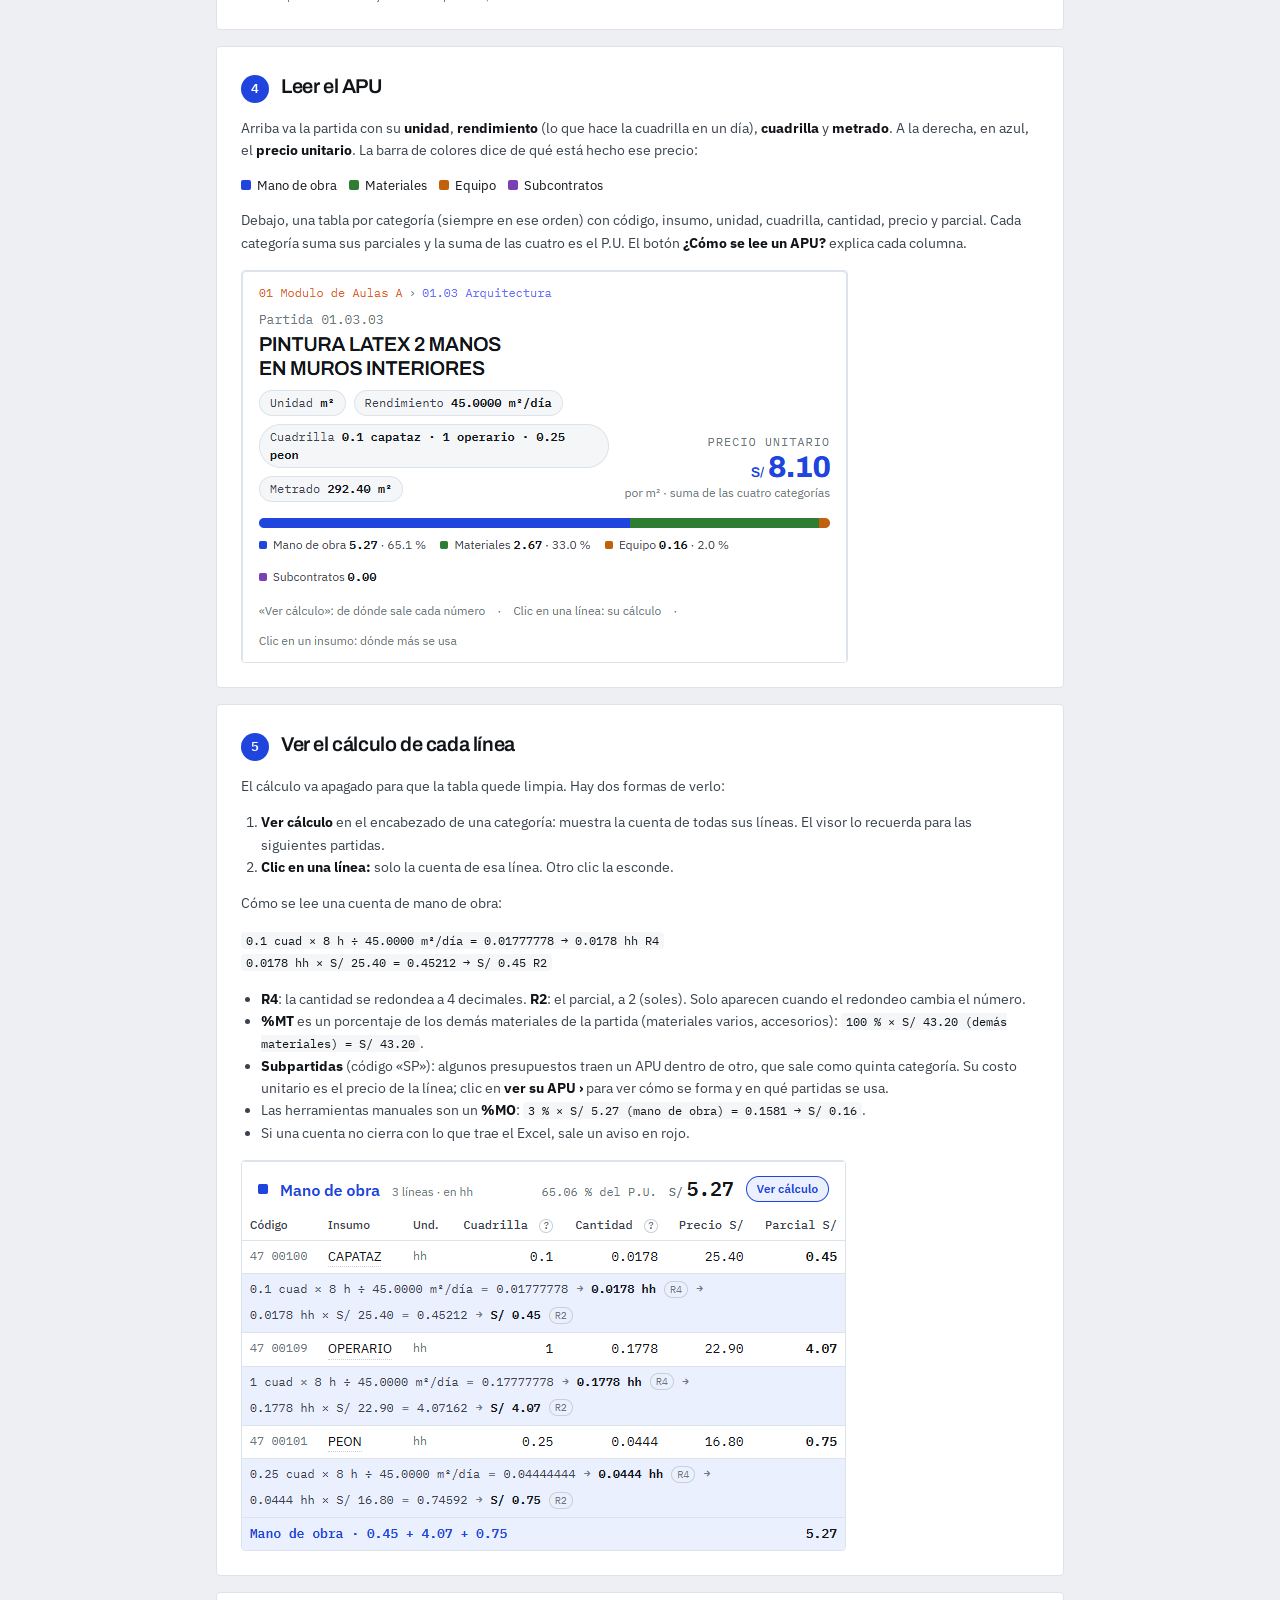
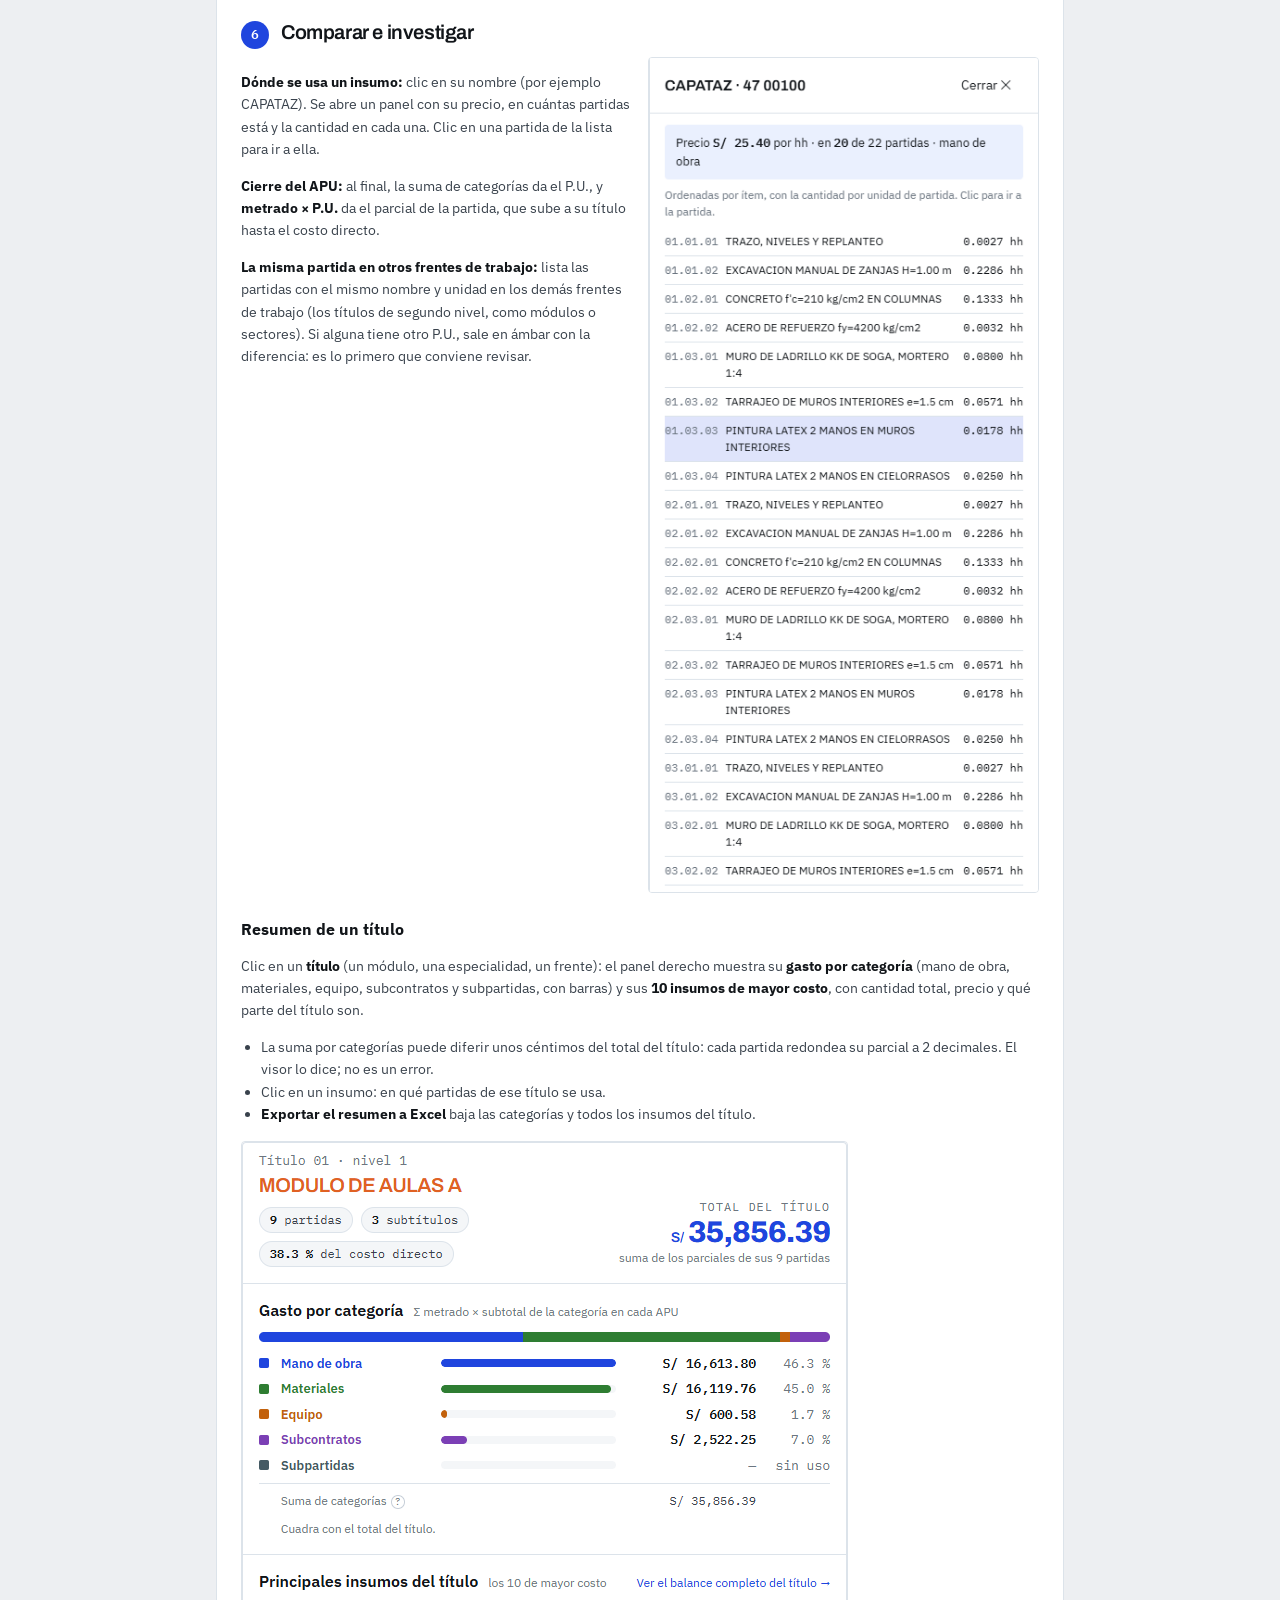
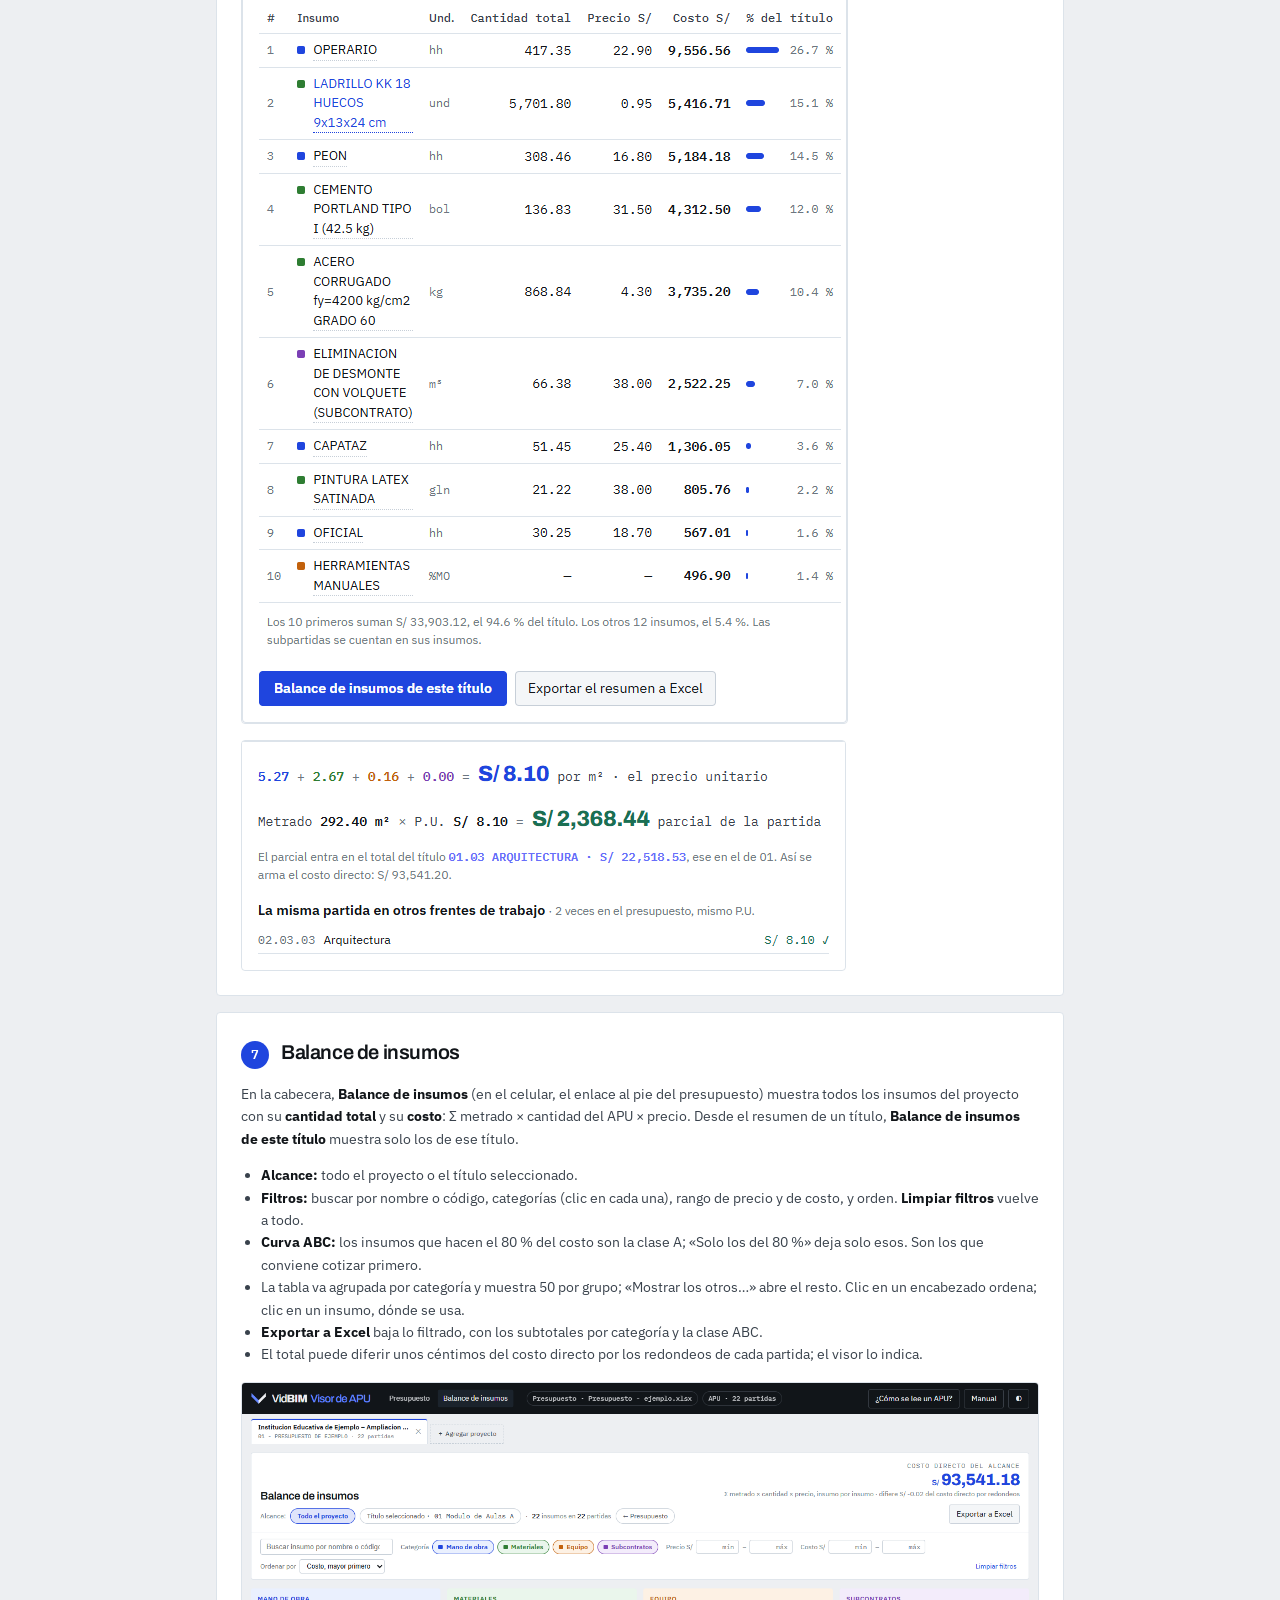
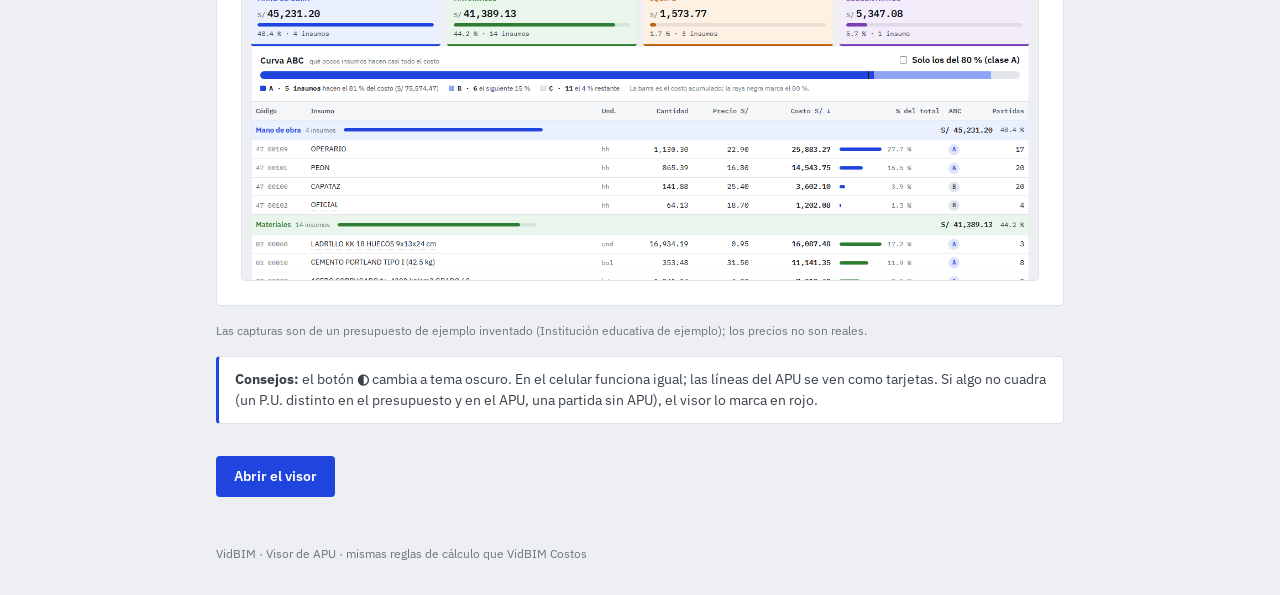
==== commit 76db18e7: "Leer los reportes de Delphin Express (presupuesto y APU, cruce por nombre) Co-Authored-By: Claude Op" ====
--- a/manual.html
+++ b/manual.html
@@ -75,7 +75,7 @@
 <main>
   <h1>Manual del Visor de APU</h1>
   <p class="intro">Revise un presupuesto partida por partida y vea de dónde sale cada precio unitario: cuadrilla, rendimiento, cantidades y redondeos. En seis pasos.</p>
-  <div class="nota"><b>Qué necesita:</b> un correo con acceso (lo da David) y los <b>dos Excel</b> exportados de Power Cost o de VidBIM Costos: el <b>Presupuesto</b> y el <b>Análisis de Costos Unitarios</b> del mismo proyecto. Los Excel se leen en su navegador: <b>no se suben a ningún servidor</b>.</div>
+  <div class="nota"><b>Qué necesita:</b> un correo con acceso (lo da David) y los <b>dos Excel</b> exportados de Power Cost, de VidBIM Costos o de Delphin Express: el <b>Presupuesto</b> y el <b>Análisis de Costos Unitarios</b> del mismo proyecto. Los Excel se leen en su navegador: <b>no se suben a ningún servidor</b>.</div>
 
   <ul class="indice">
     <li><a href="#entrar">1 · Entrar</a></li>
@@ -98,6 +98,7 @@
     <p>Arrastre los dos archivos a la tarjeta, o haga clic en una caja para elegirlos. No importa el orden: el visor reconoce cuál es el presupuesto y cuál el de APU. Cuando las dos cajas se ponen en verde, pulse <b>Abrir</b>.</p>
     <ul>
       <li>Son los Excel de <b>exportación</b> (hoja SP1), tal como salen de Power Cost o de VidBIM Costos.</li>
+      <li>De <b>Delphin Express</b> sirven sus reportes «Presupuesto de obra» y «Análisis de costos unitarios» en Excel (.xls o .xlsx). Como en Delphin los APU pueden venir numerados distinto que el presupuesto, cada partida toma el APU de <b>su mismo nombre</b>.</li>
       <li>Si una caja dice que el archivo no se reconoce, revise que no sea otro reporte (por ejemplo, la lista de insumos).</li>
       <li>Deje marcado <b>Recordar este proyecto en este navegador</b> para no volver a cargarlo: se guarda solo en esa computadora, nunca en internet.</li>
     </ul>
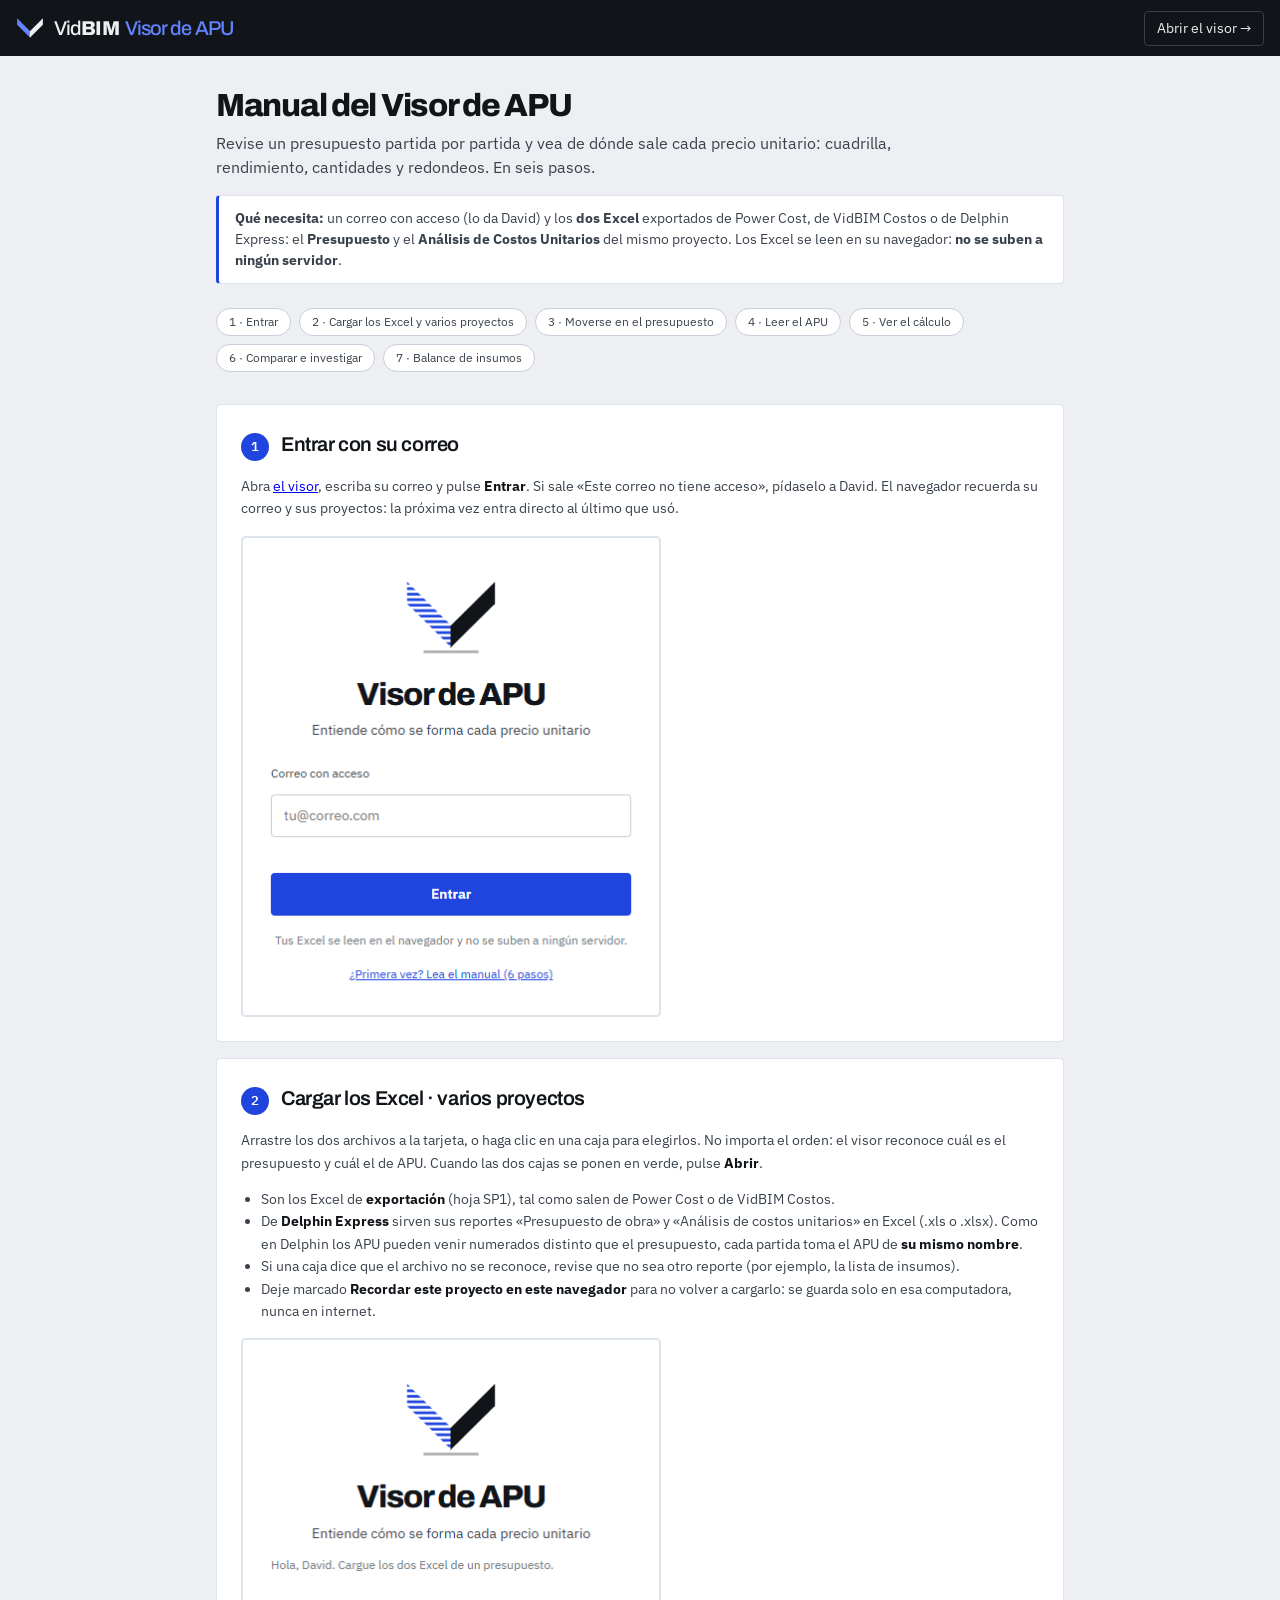
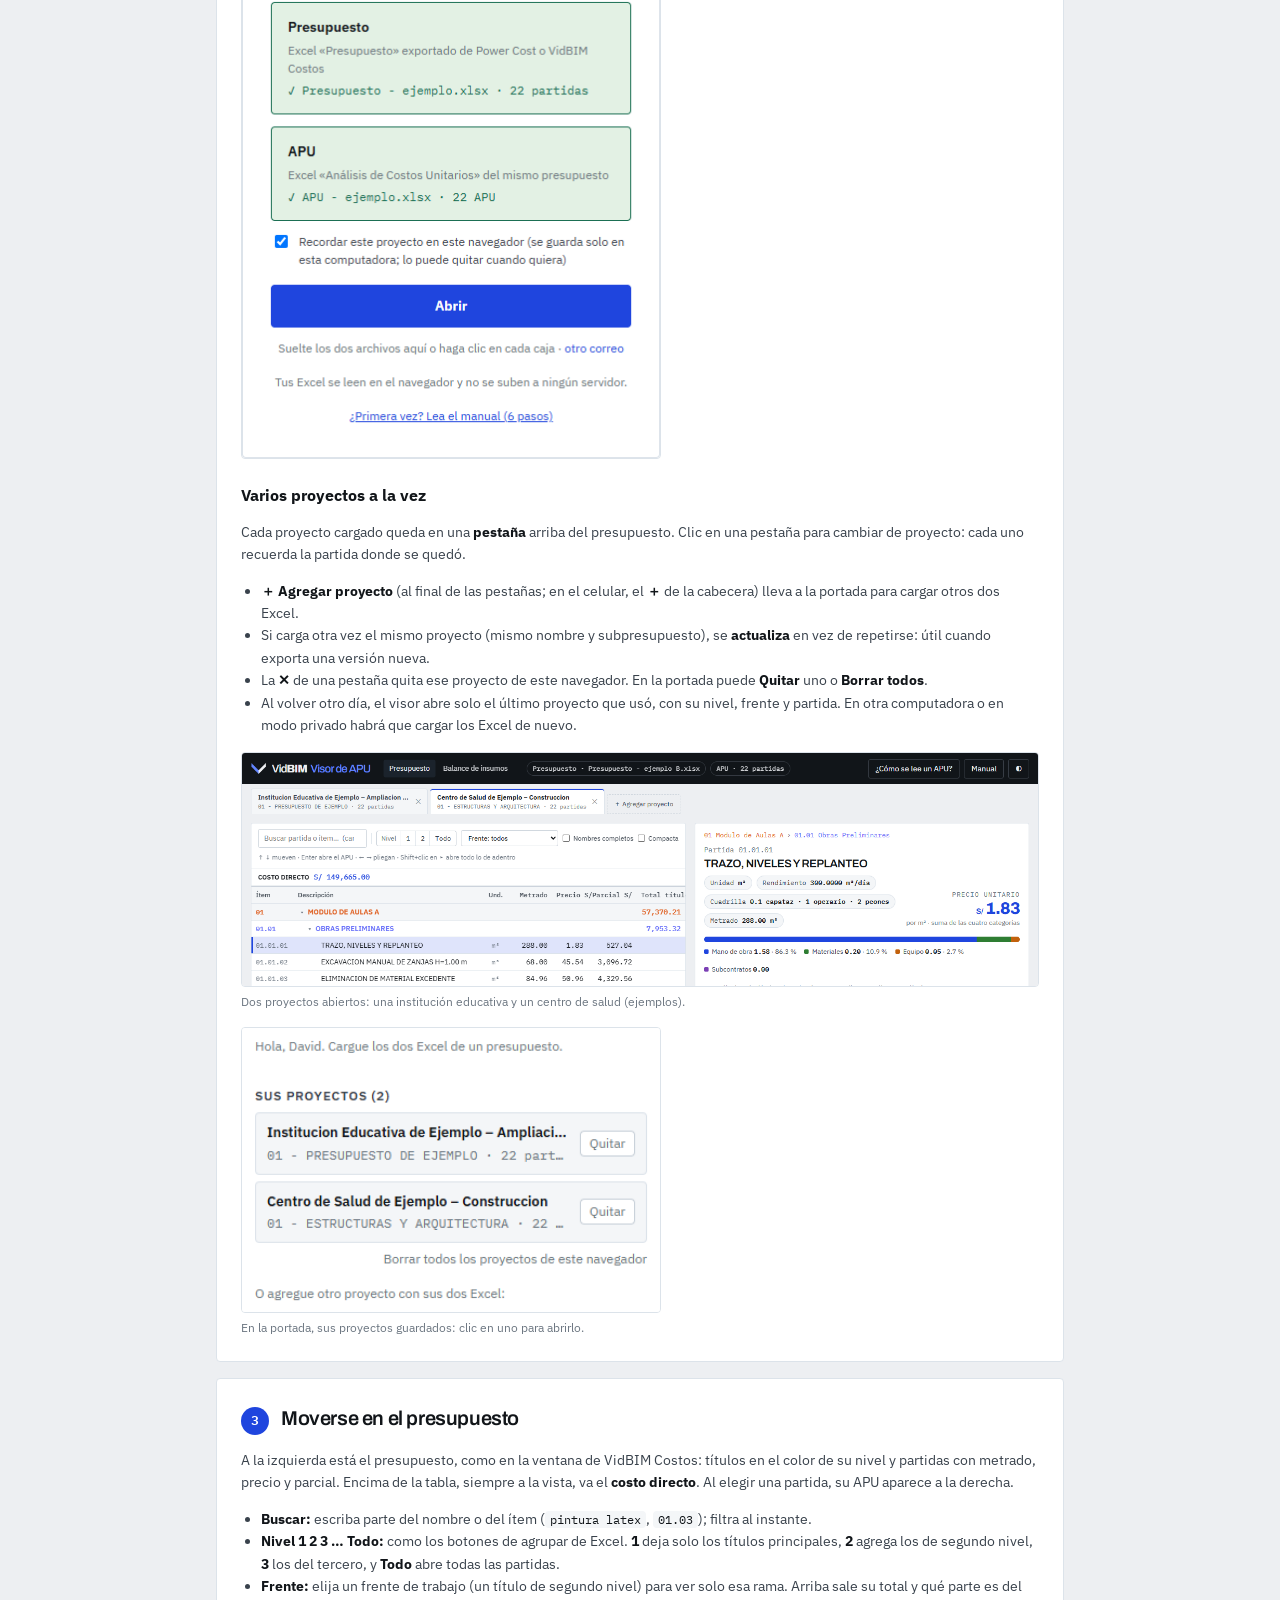
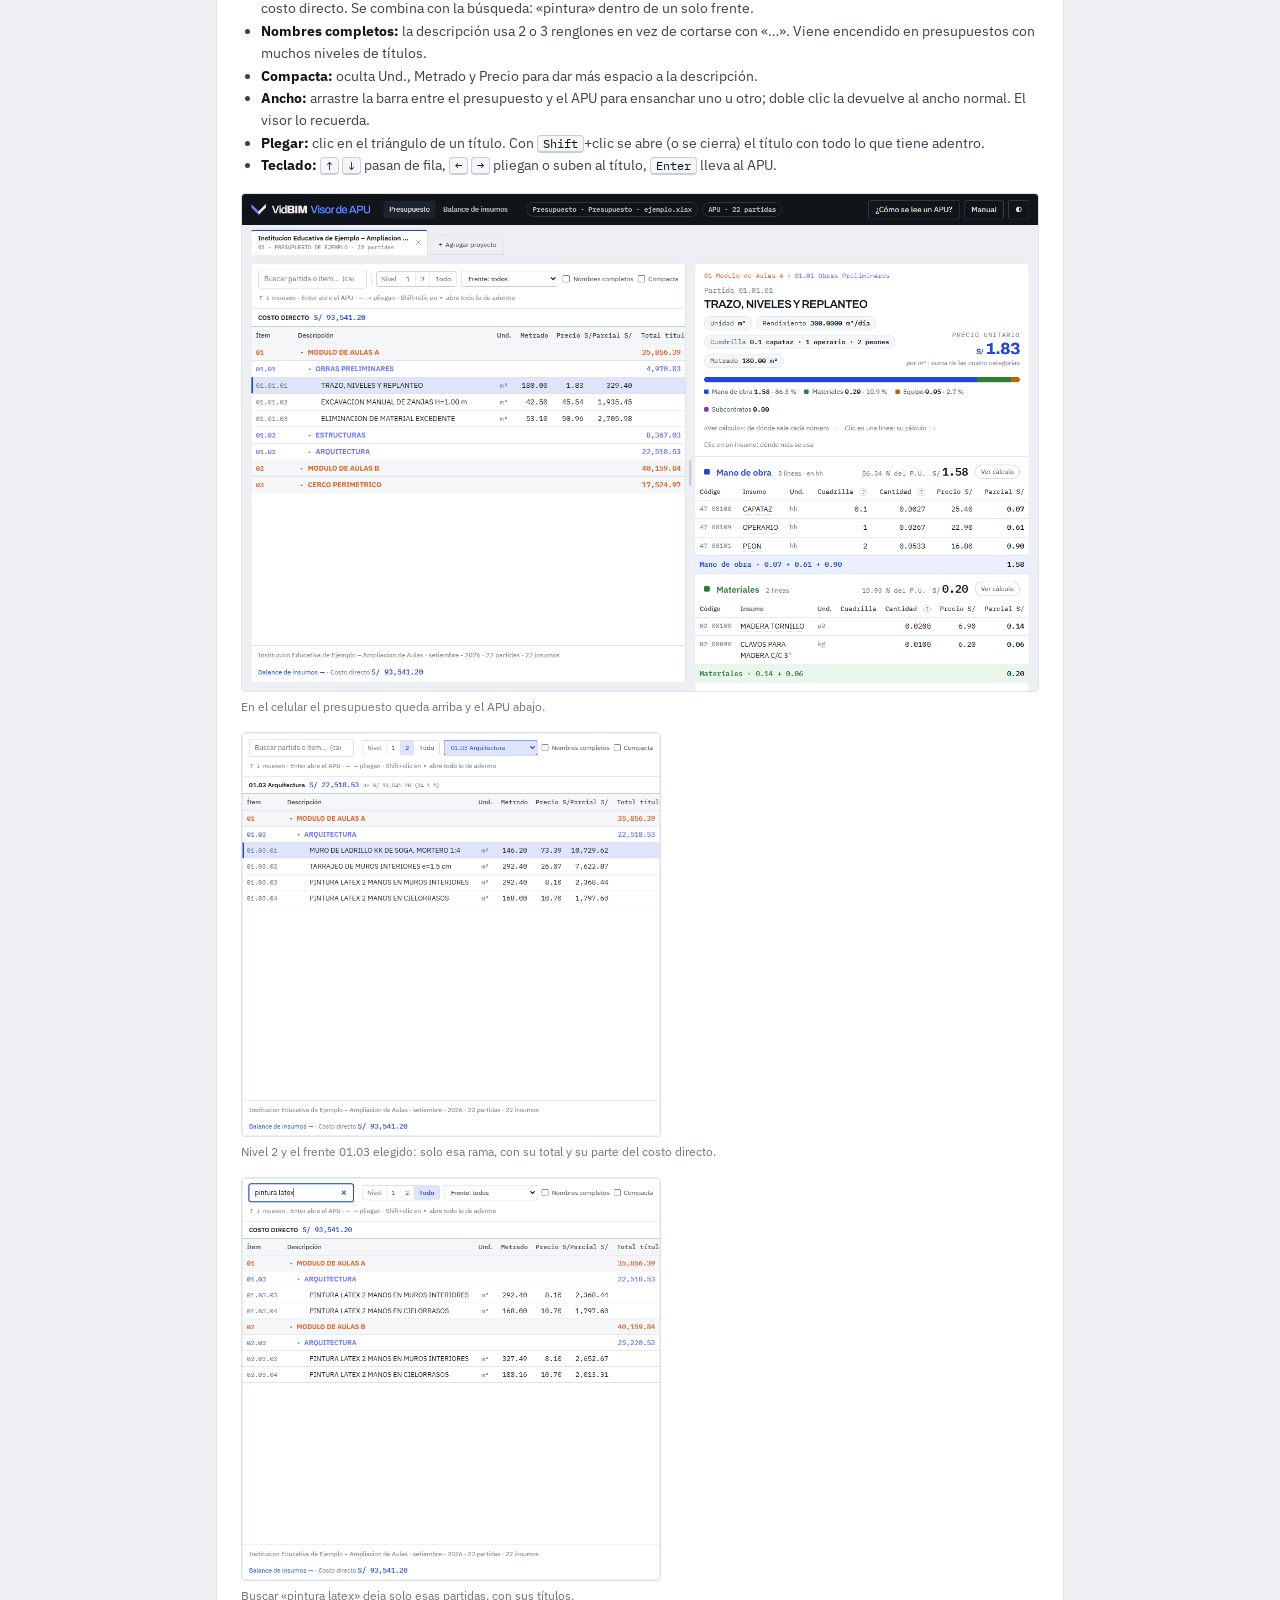
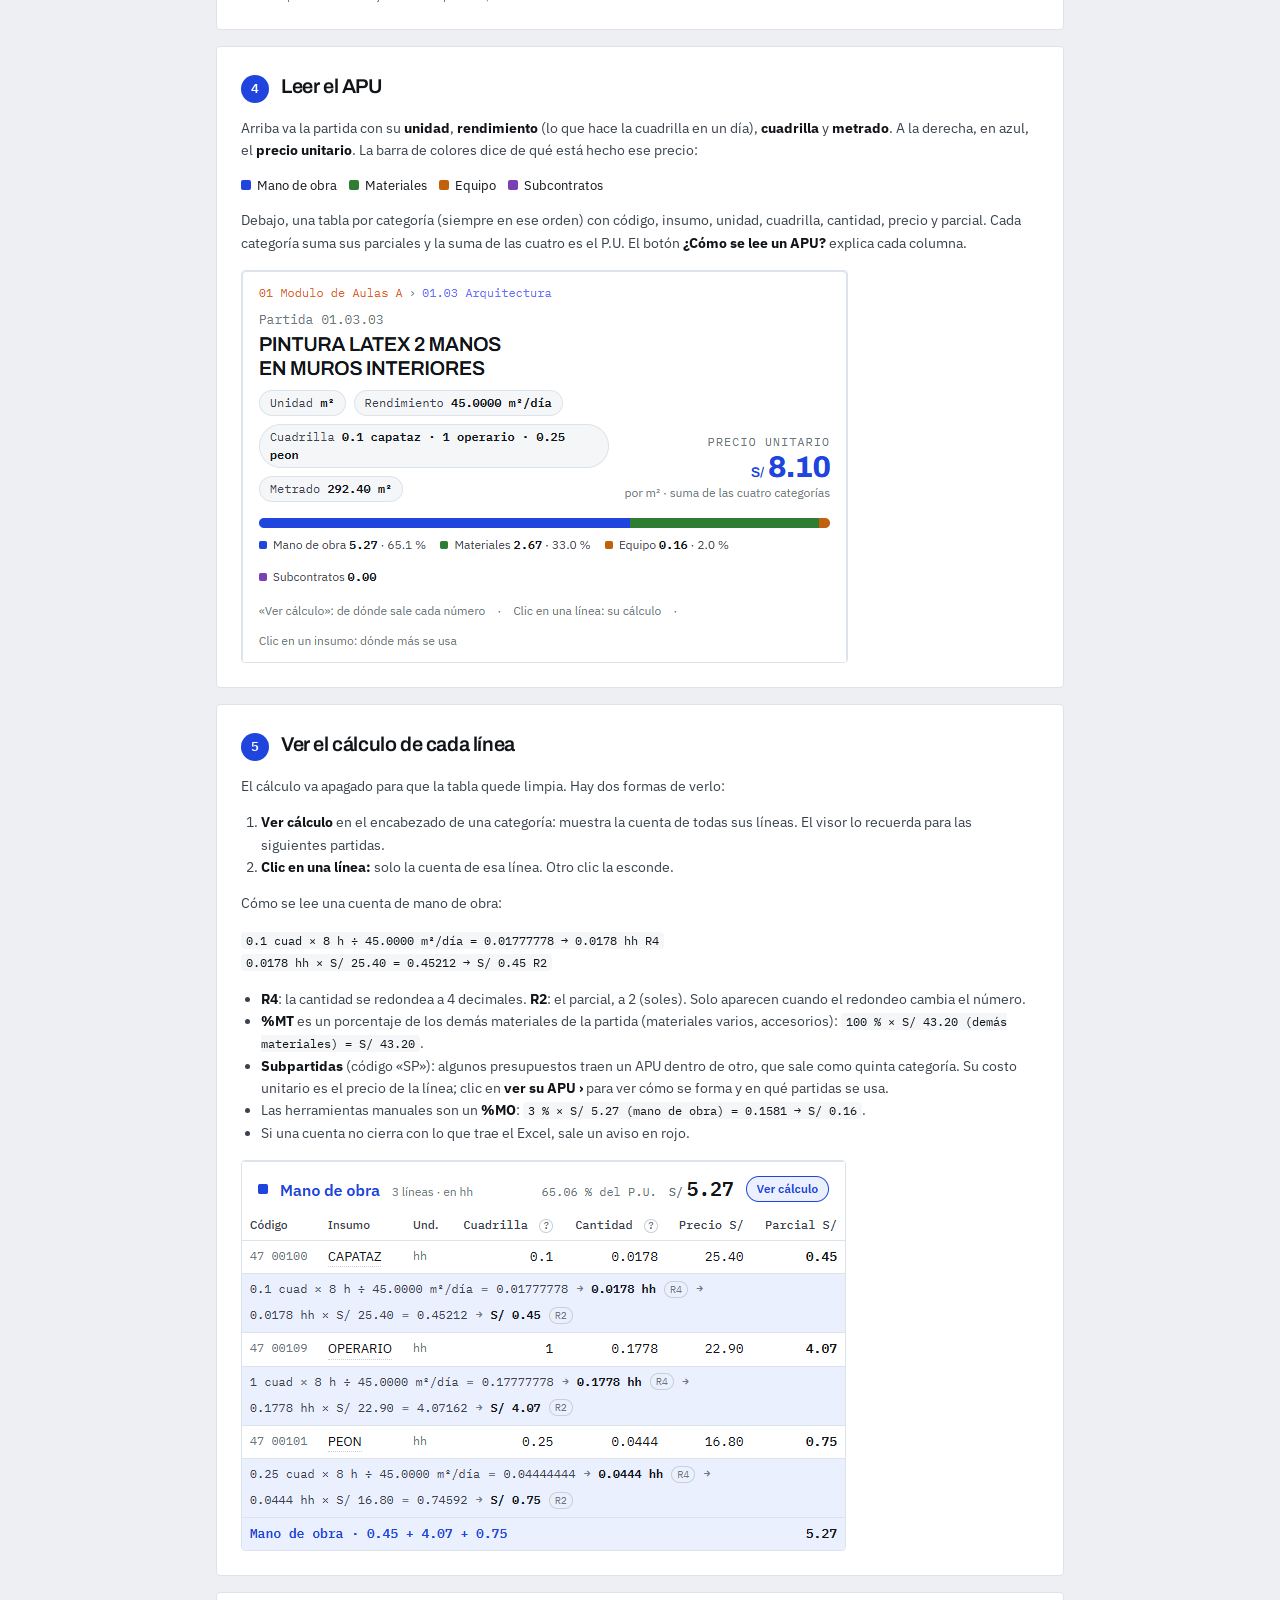
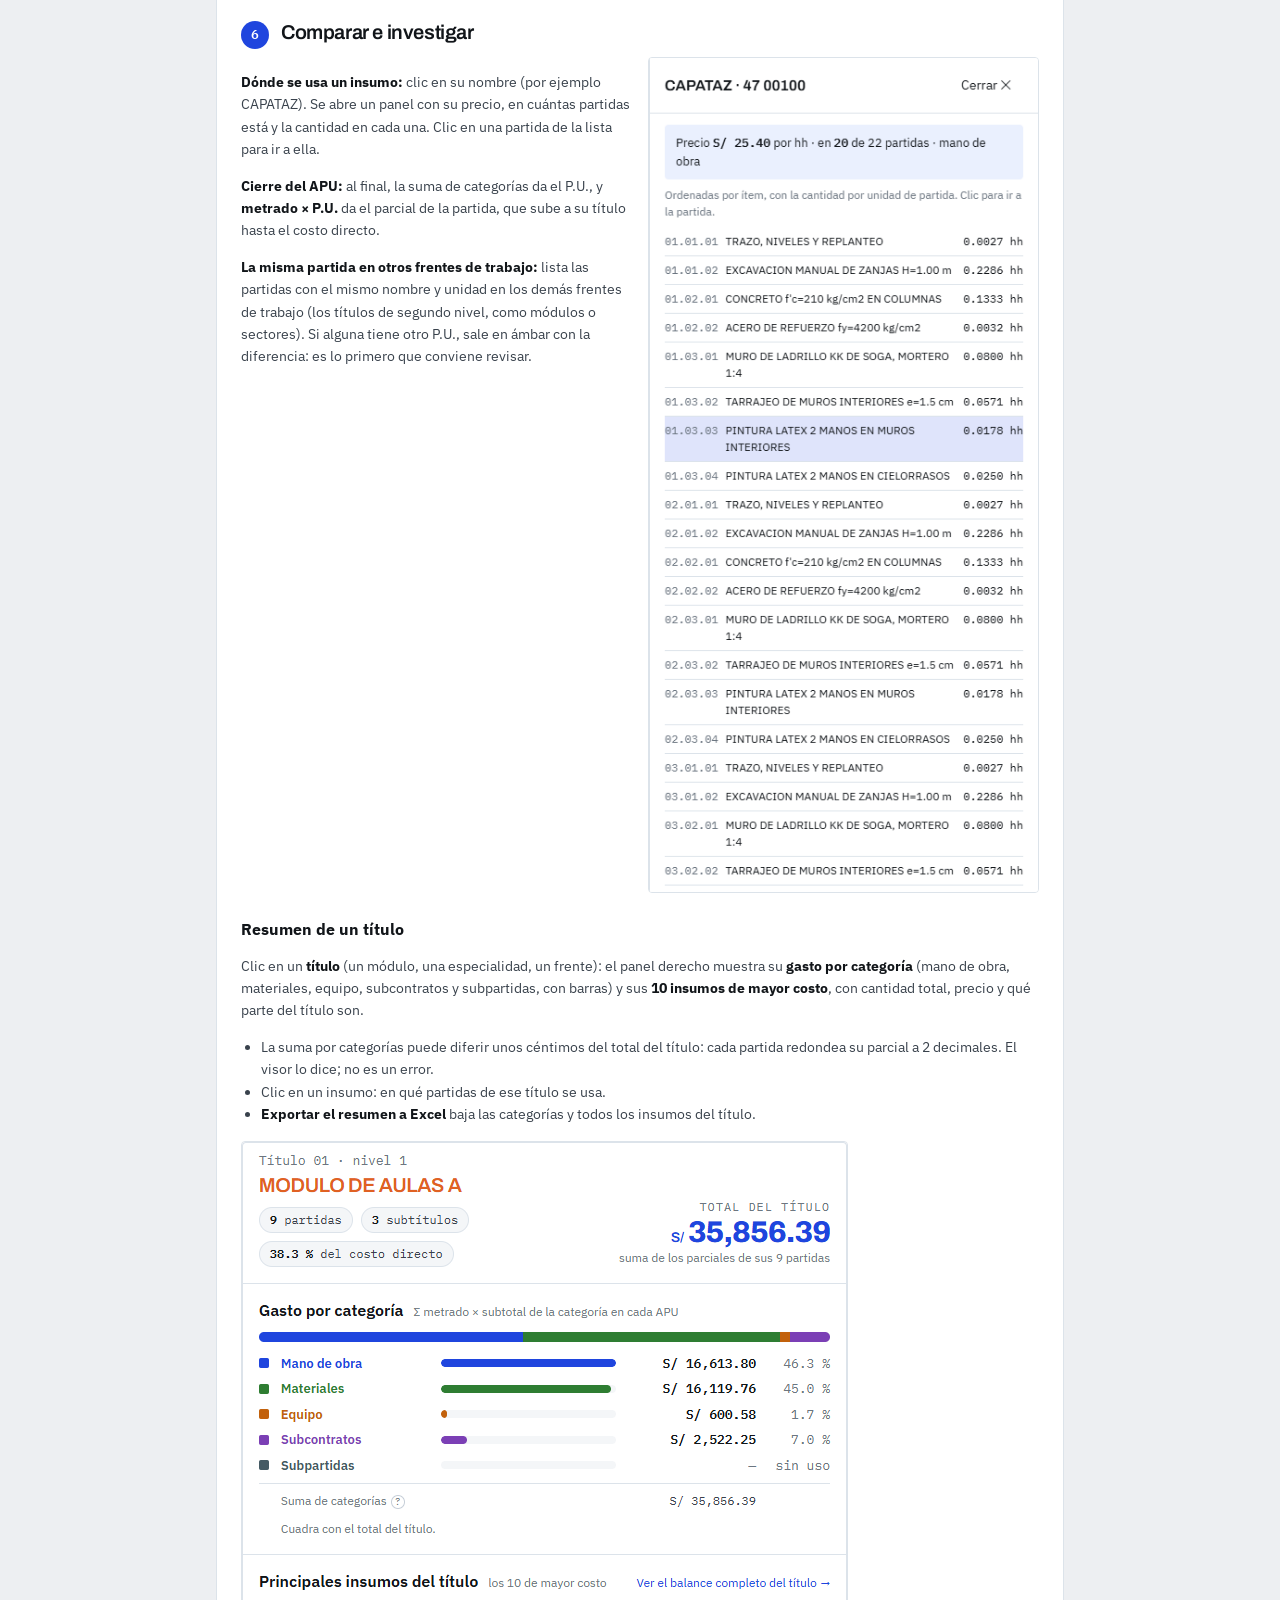
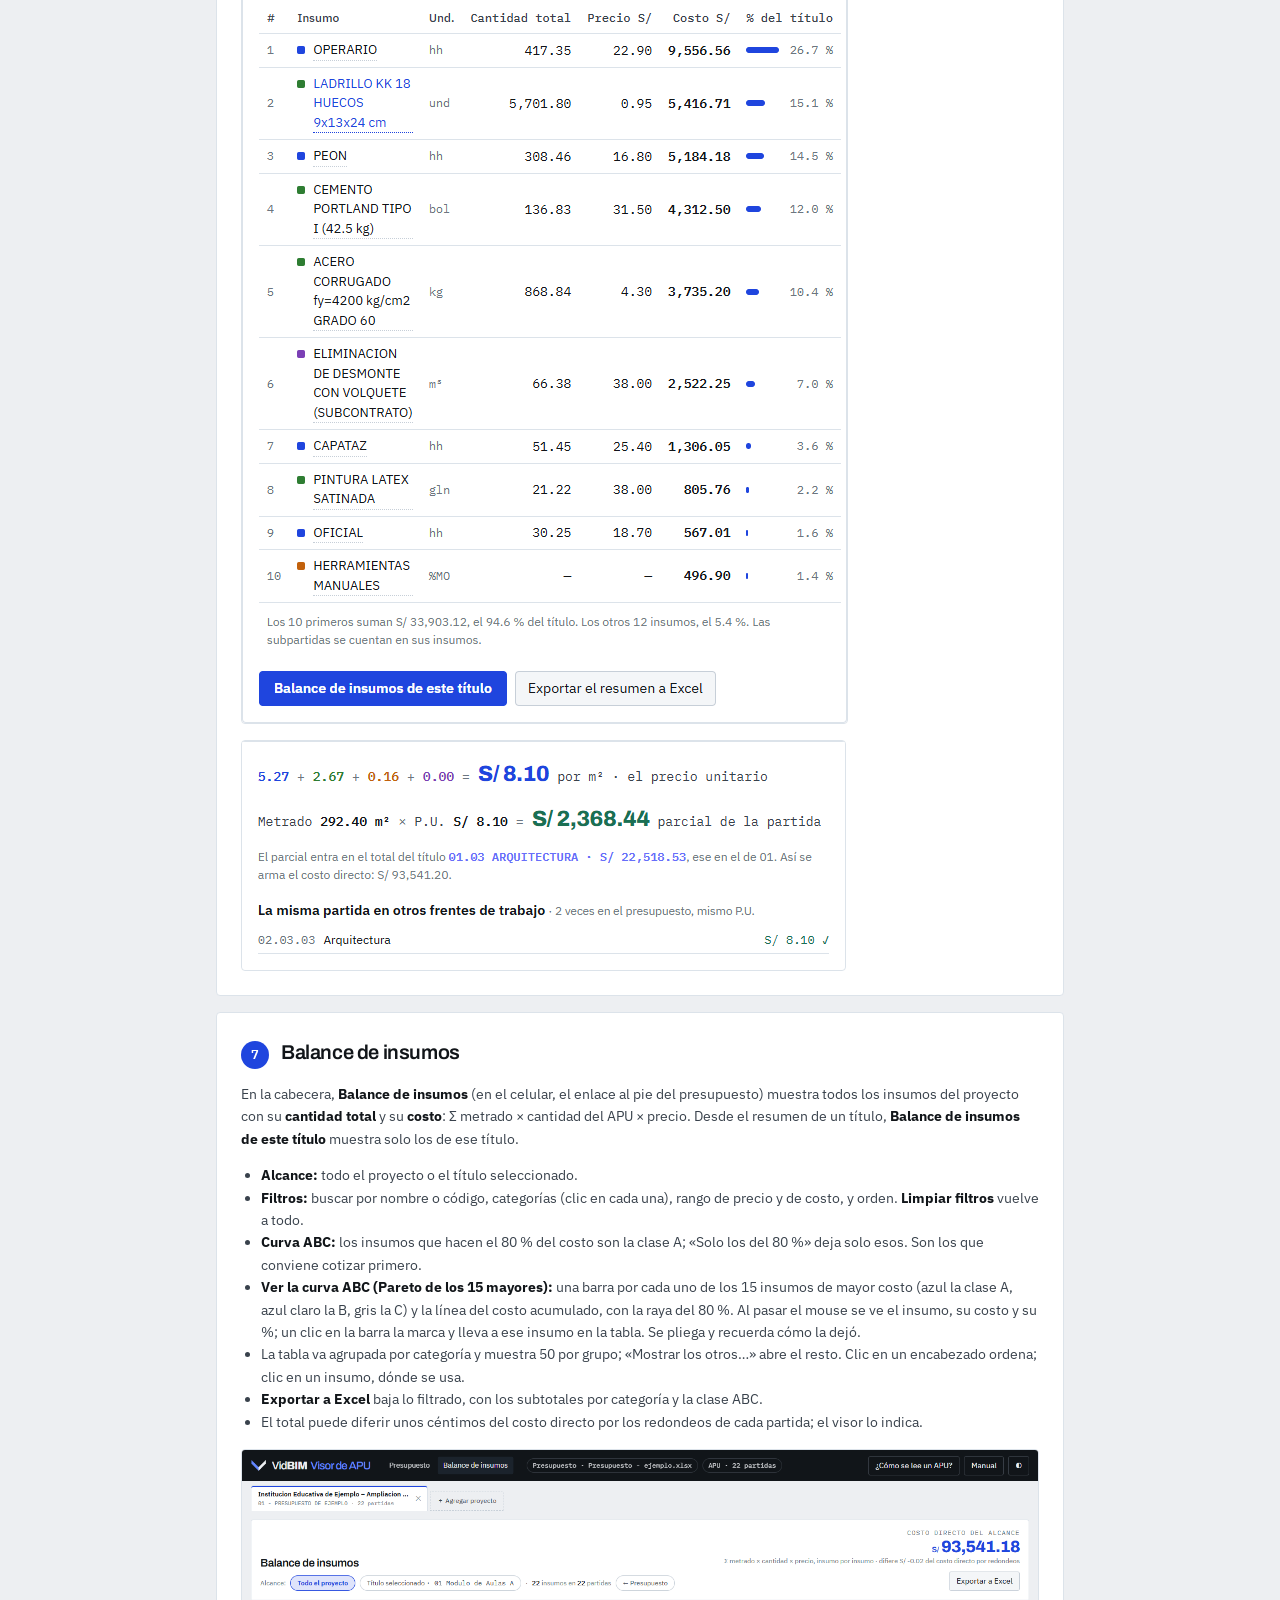
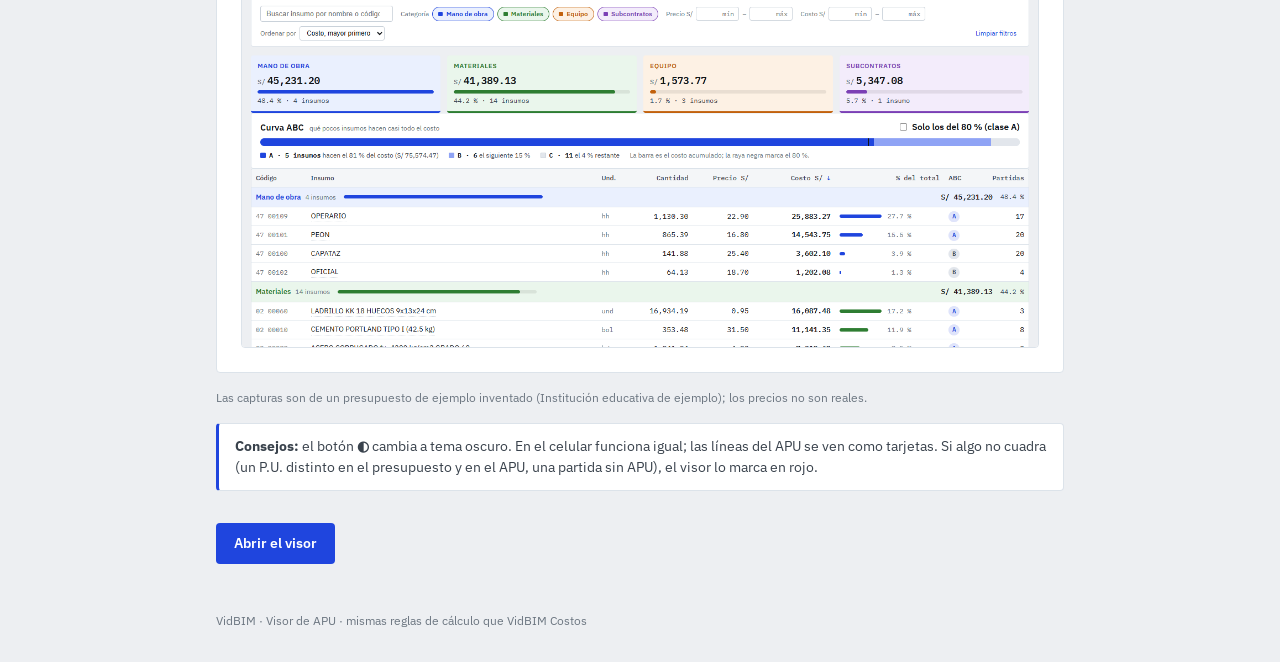
==== commit 3e202b1f: "Balance de insumos: curva ABC con el Pareto de los 15 mayores (como vidBIM Costos) Barras con el cos" ====
--- a/manual.html
+++ b/manual.html
@@ -188,6 +188,7 @@
       <li><b>Alcance:</b> todo el proyecto o el título seleccionado.</li>
       <li><b>Filtros:</b> buscar por nombre o código, categorías (clic en cada una), rango de precio y de costo, y orden. <b>Limpiar filtros</b> vuelve a todo.</li>
       <li><b>Curva ABC:</b> los insumos que hacen el 80 % del costo son la clase A; «Solo los del 80 %» deja solo esos. Son los que conviene cotizar primero.</li>
+      <li><b>Ver la curva ABC (Pareto de los 15 mayores):</b> una barra por cada uno de los 15 insumos de mayor costo (azul la clase A, azul claro la B, gris la C) y la línea del costo acumulado, con la raya del 80 %. Al pasar el mouse se ve el insumo, su costo y su %; un clic en la barra la marca y lleva a ese insumo en la tabla. Se pliega y recuerda cómo la dejó.</li>
       <li>La tabla va agrupada por categoría y muestra 50 por grupo; «Mostrar los otros…» abre el resto. Clic en un encabezado ordena; clic en un insumo, dónde se usa.</li>
       <li><b>Exportar a Excel</b> baja lo filtrado, con los subtotales por categoría y la clase ABC.</li>
       <li>El total puede diferir unos céntimos del costo directo por los redondeos de cada partida; el visor lo indica.</li>
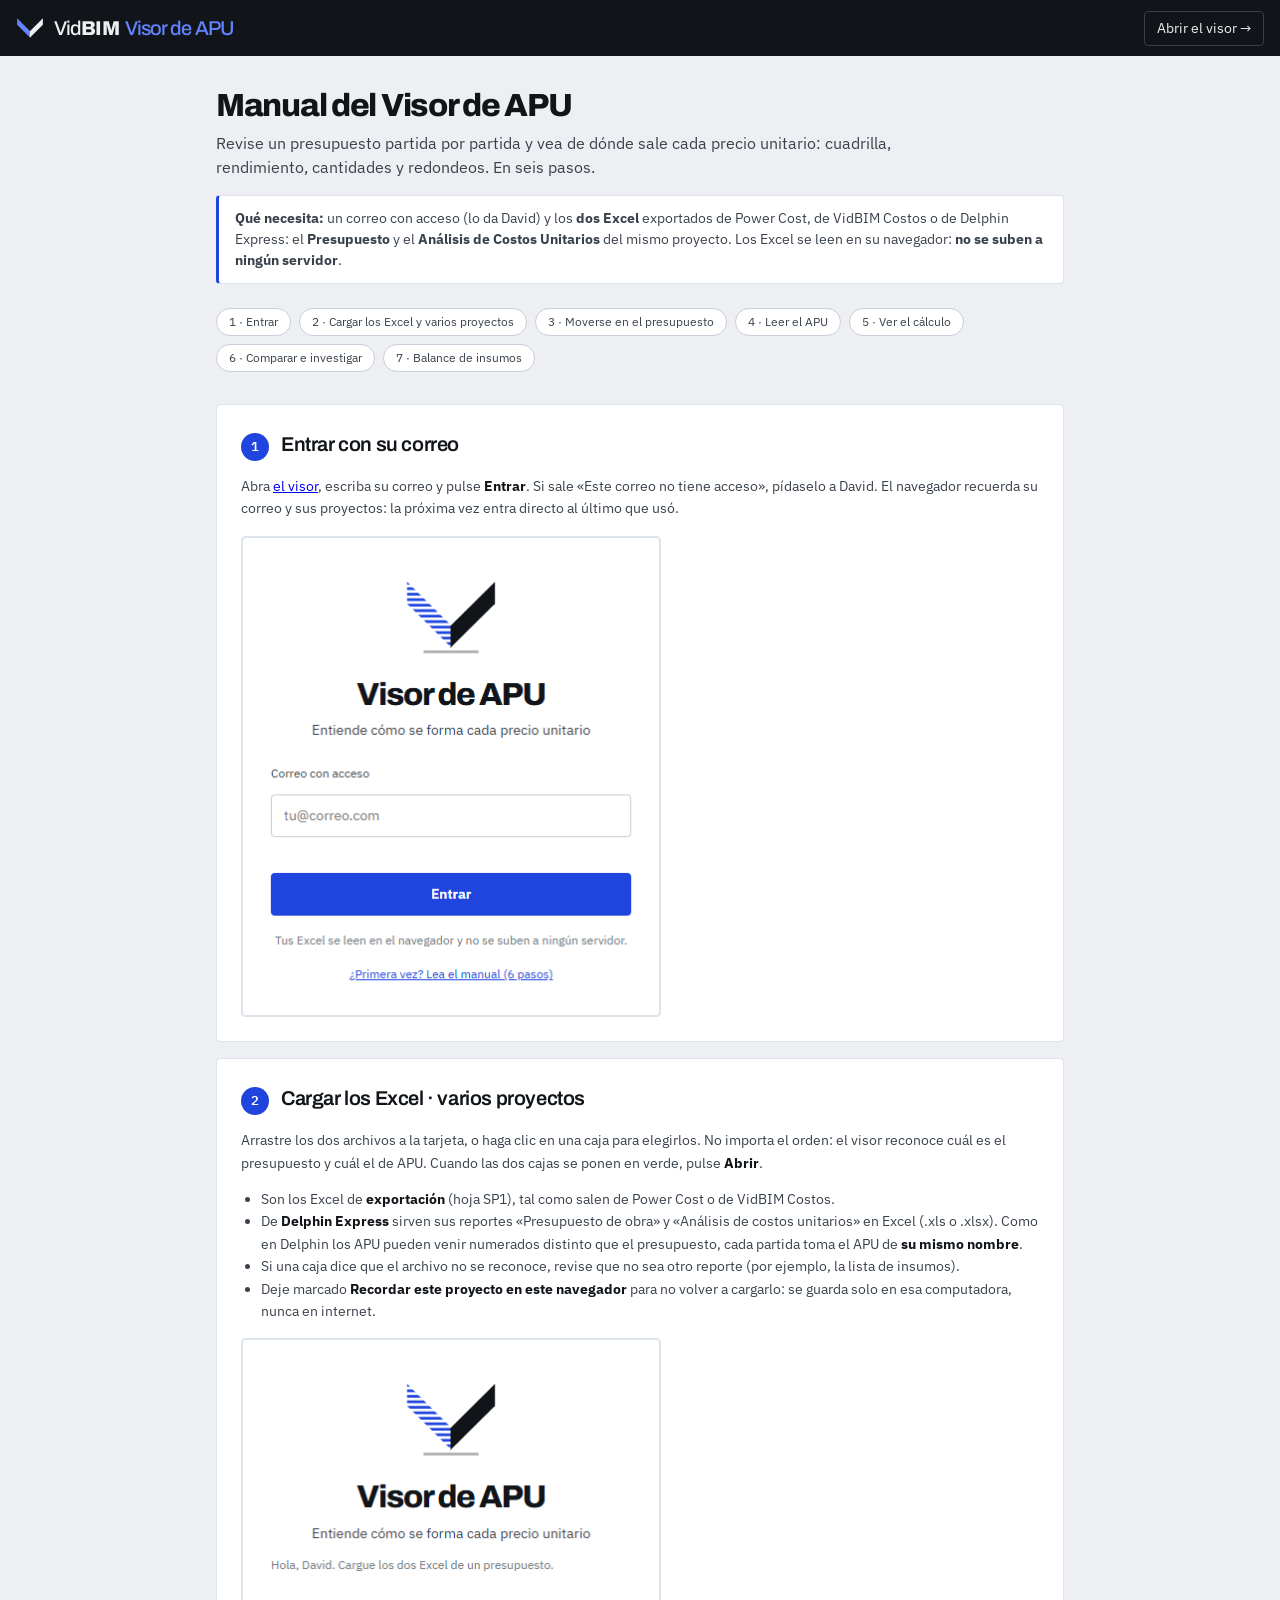
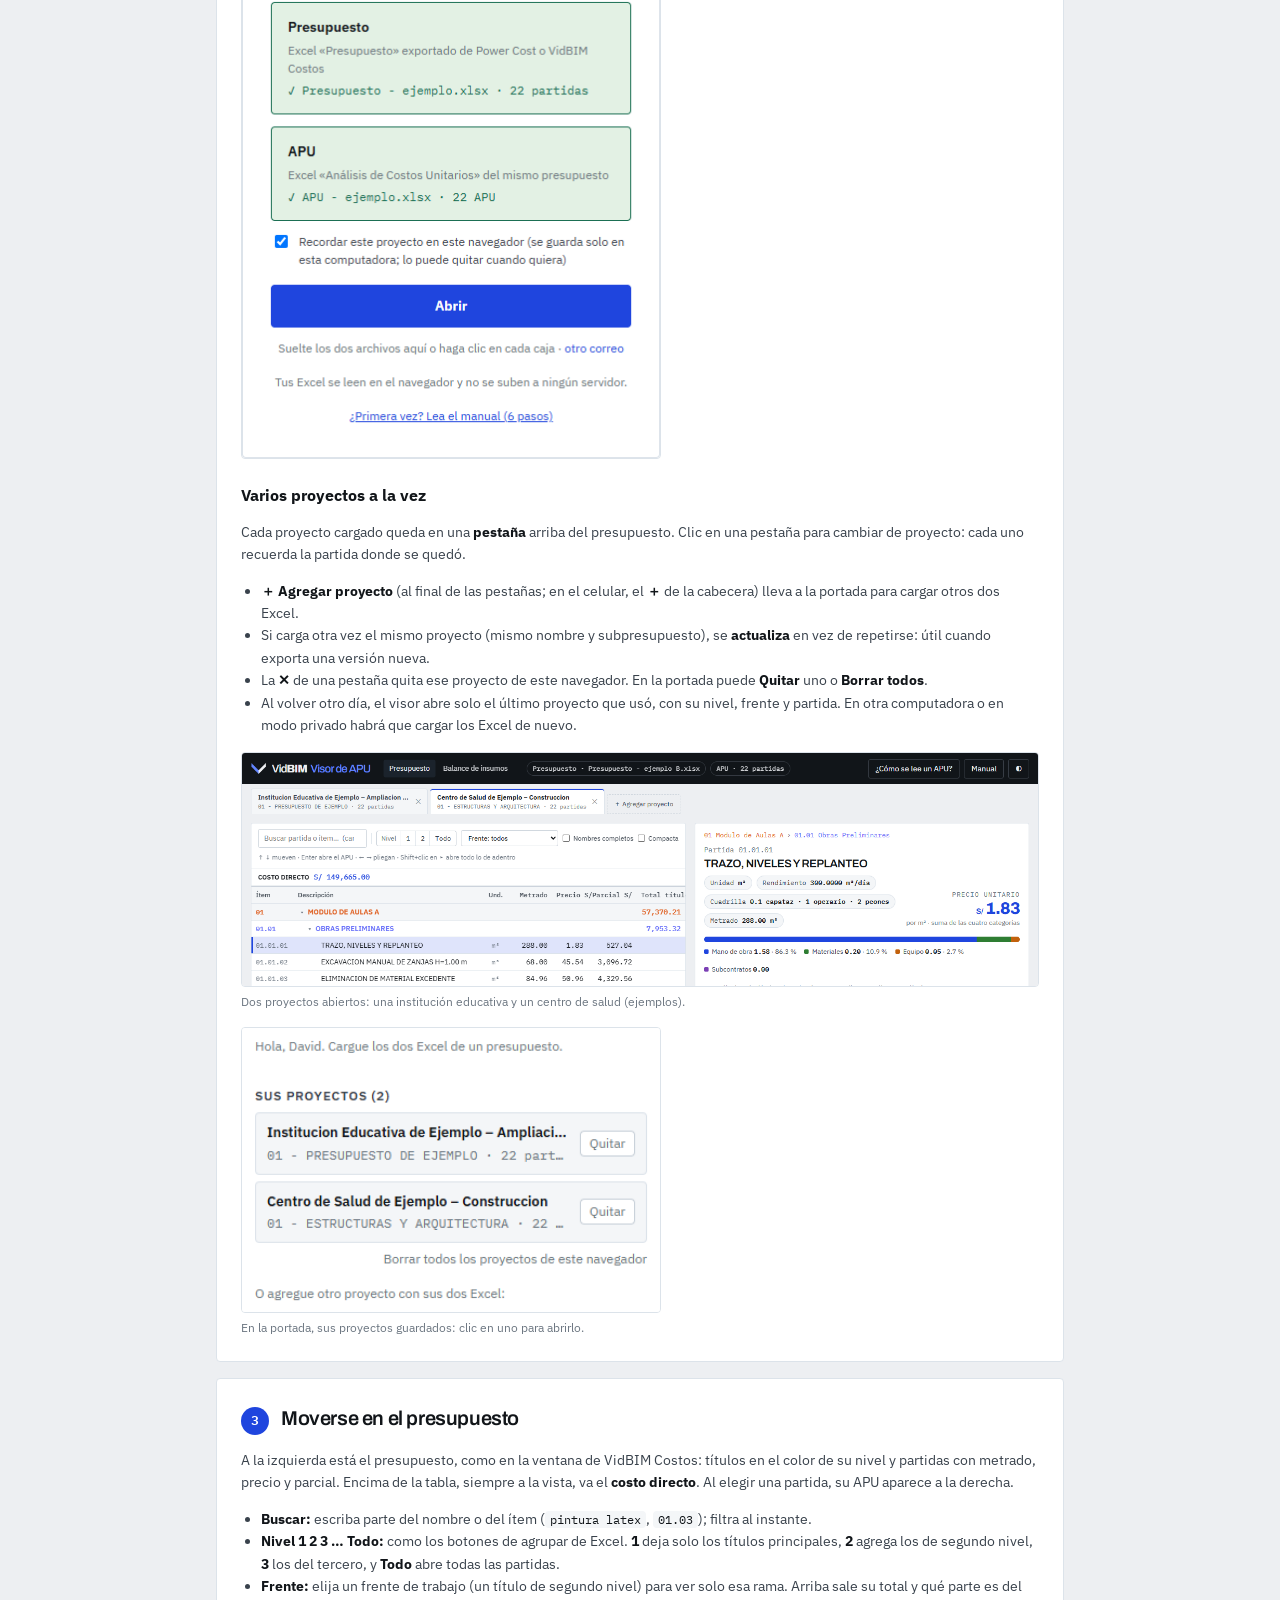
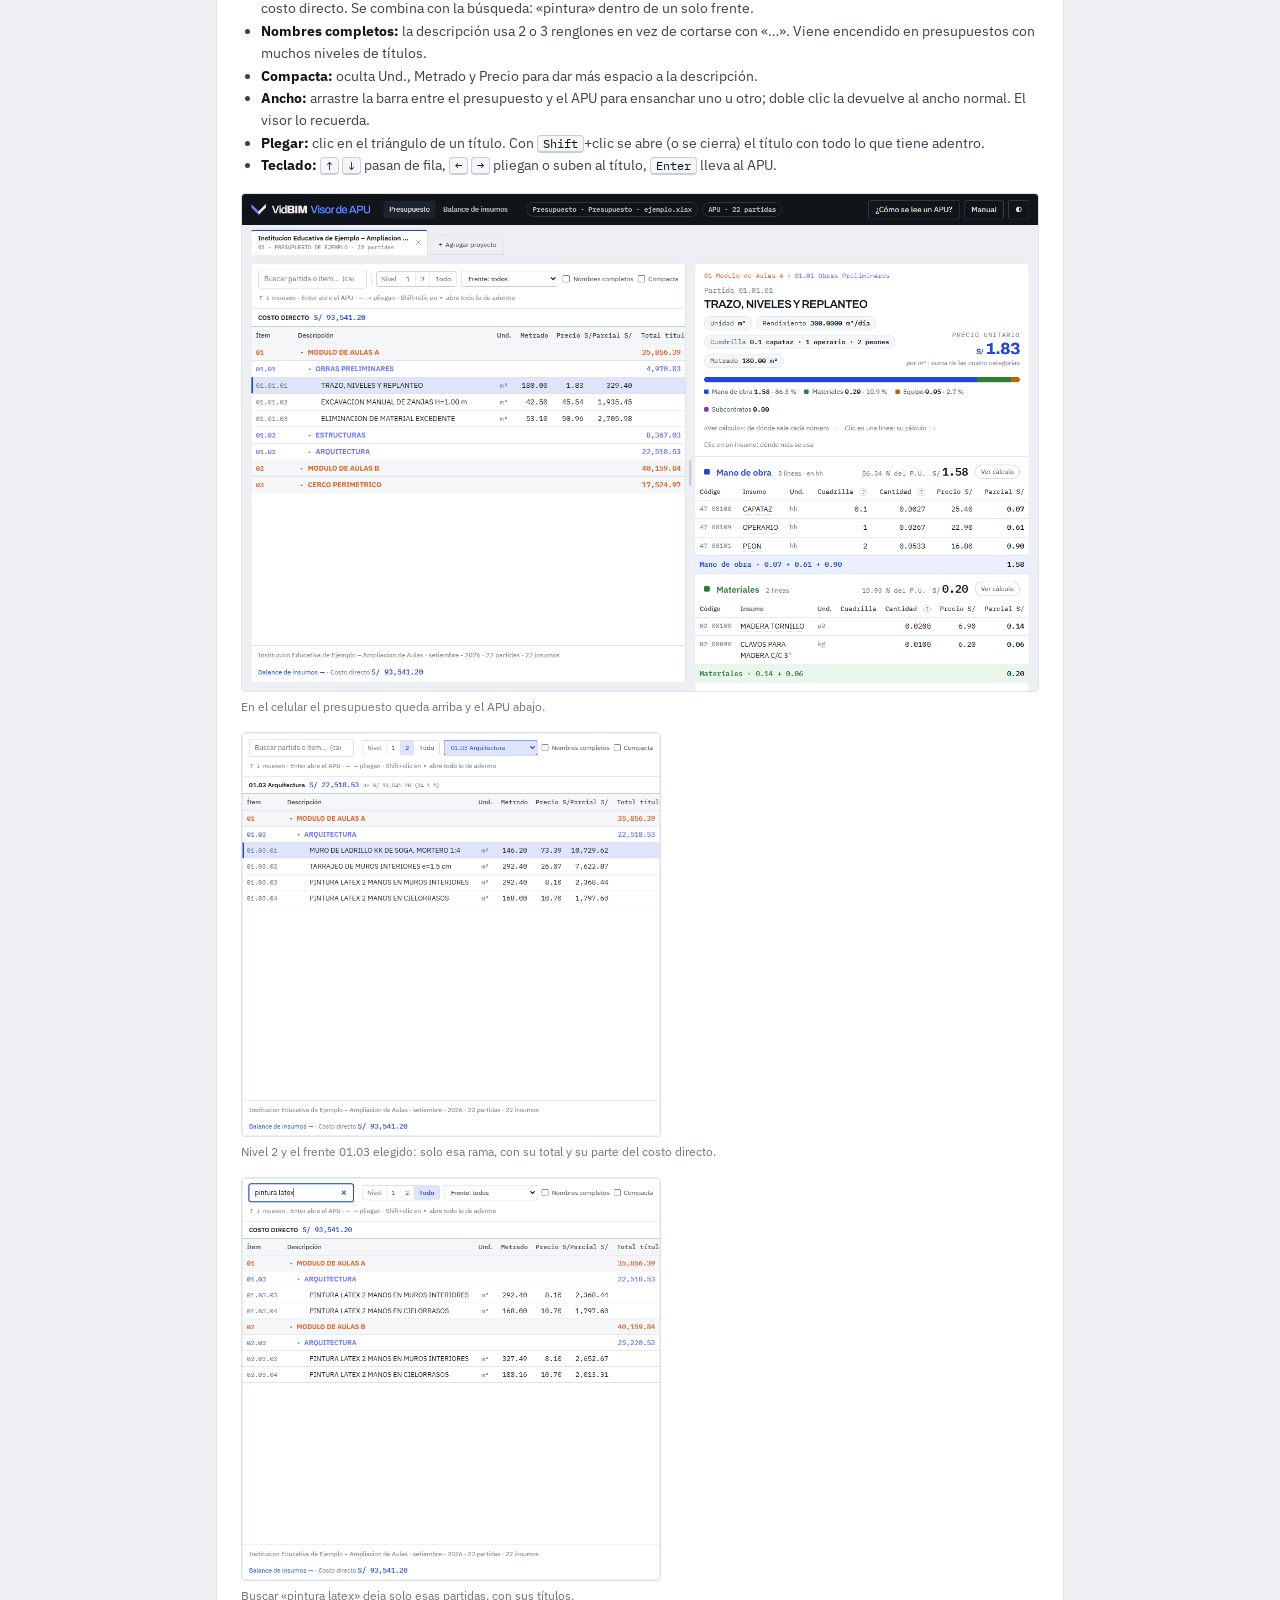
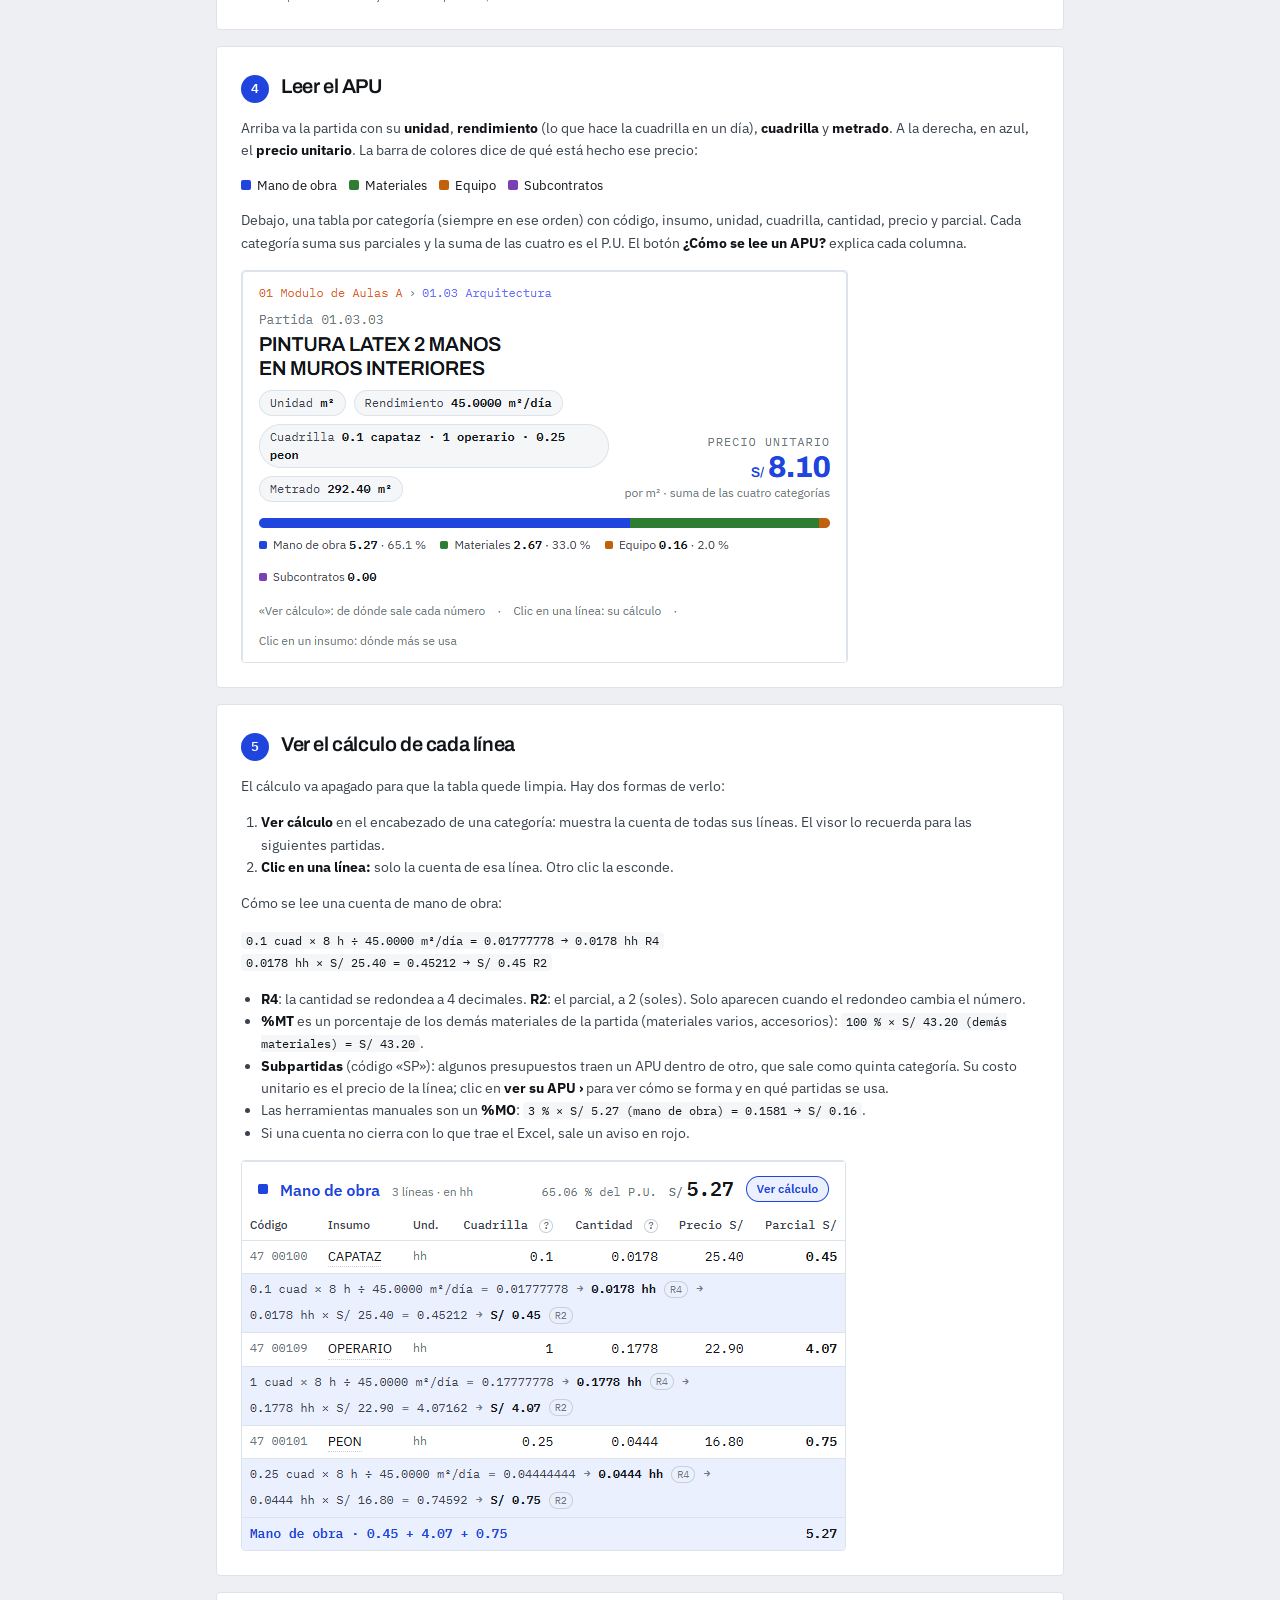
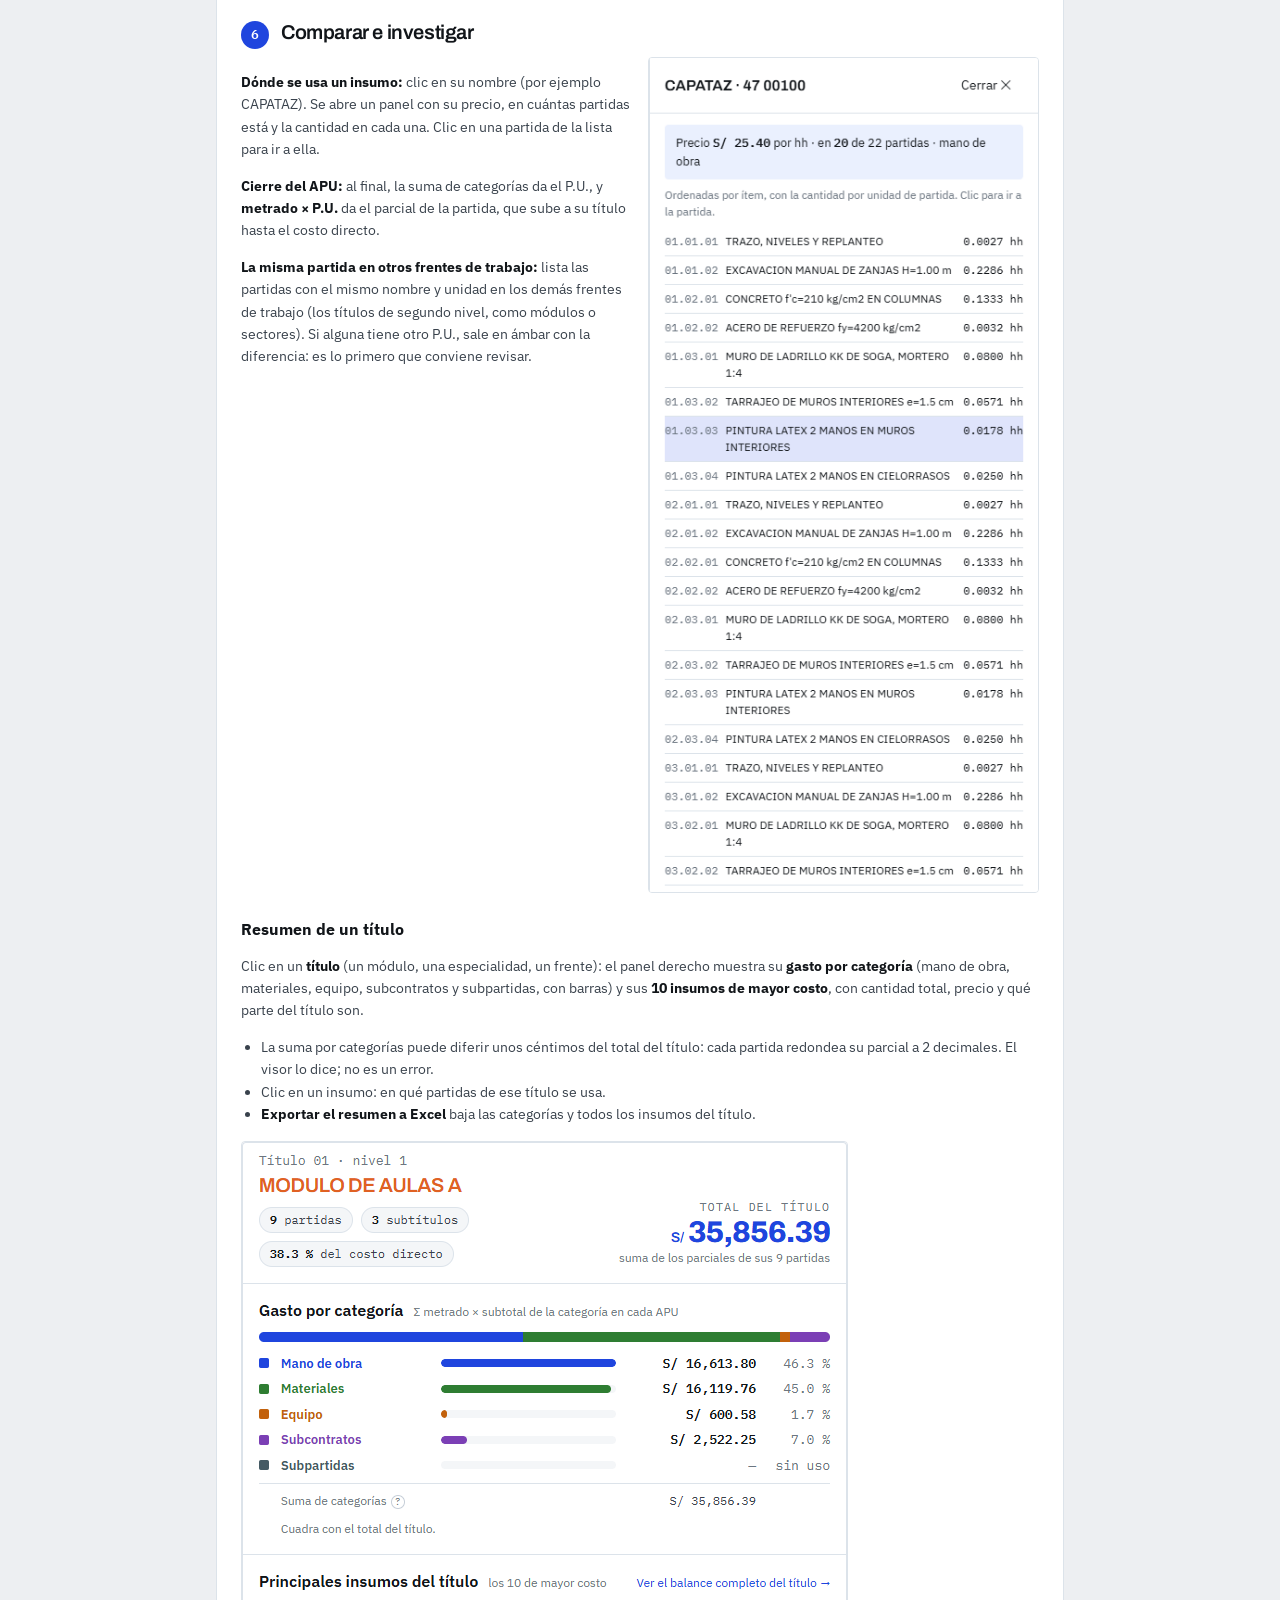
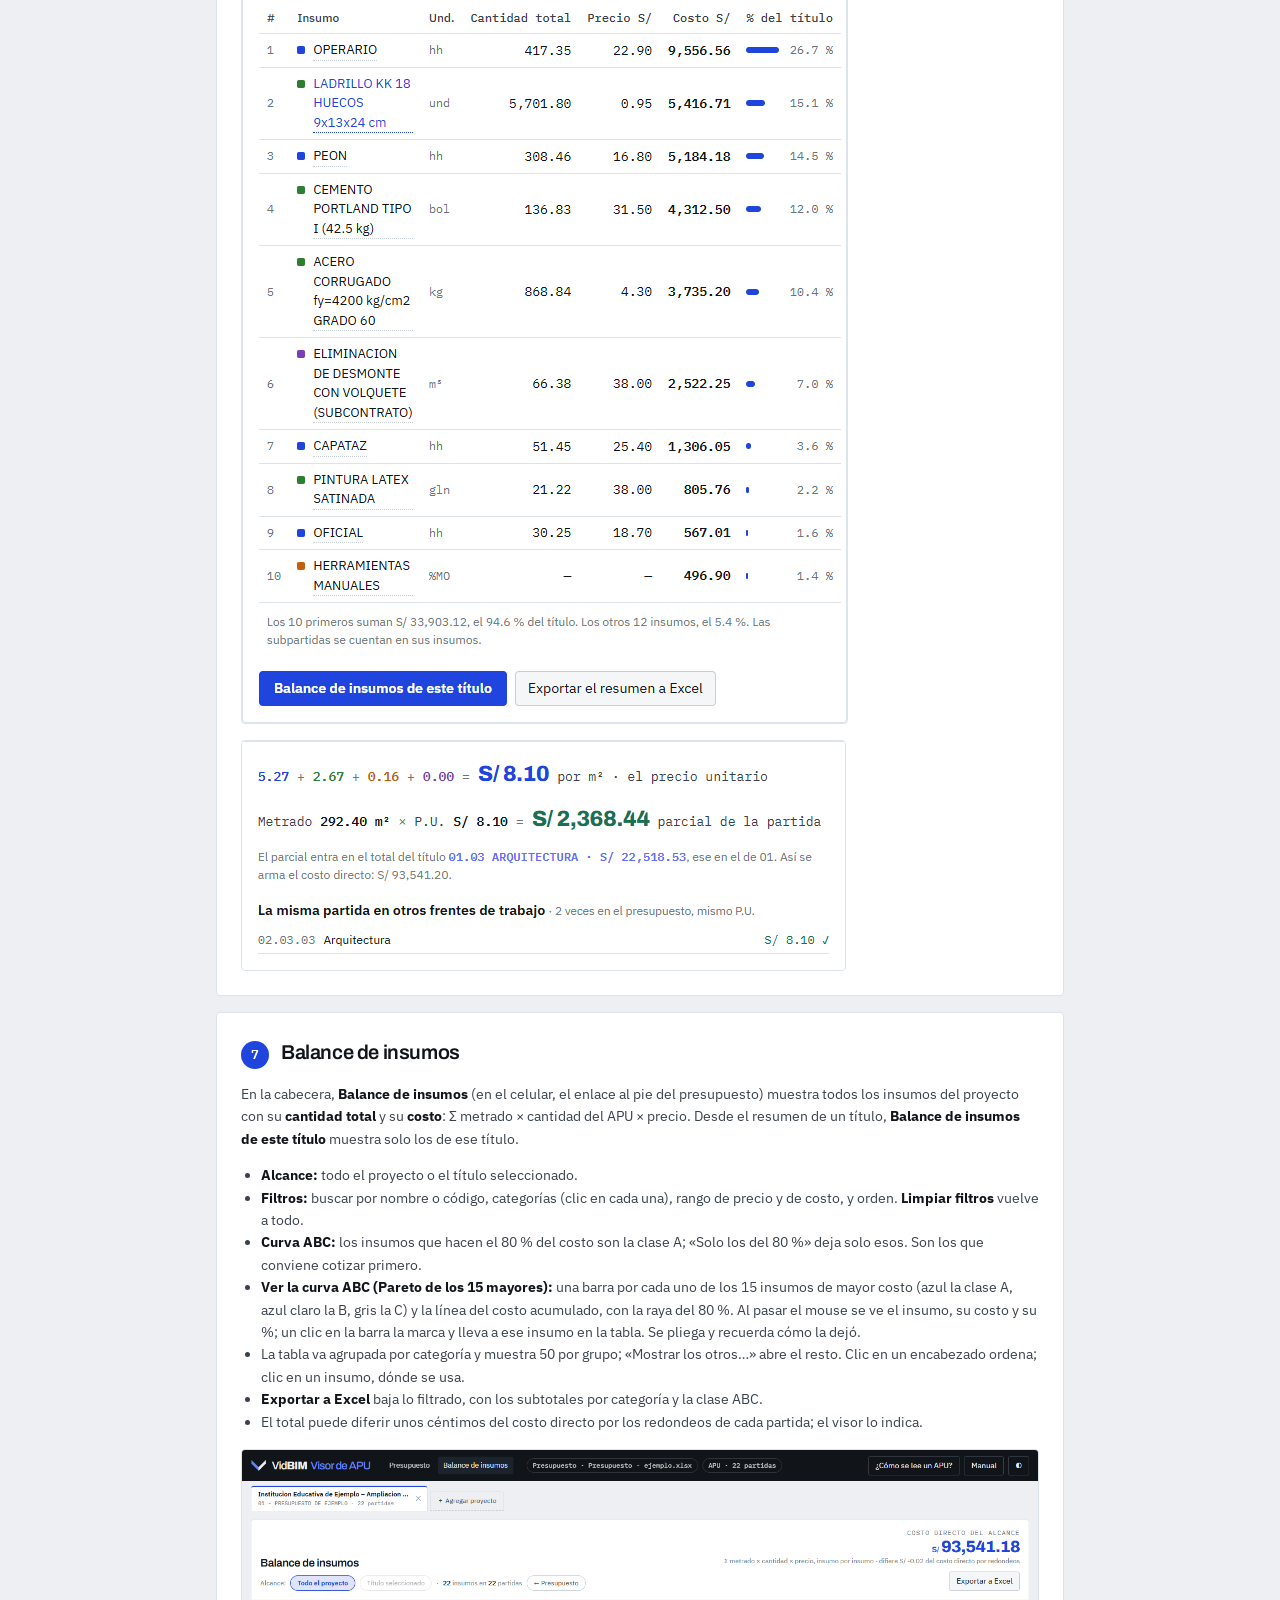
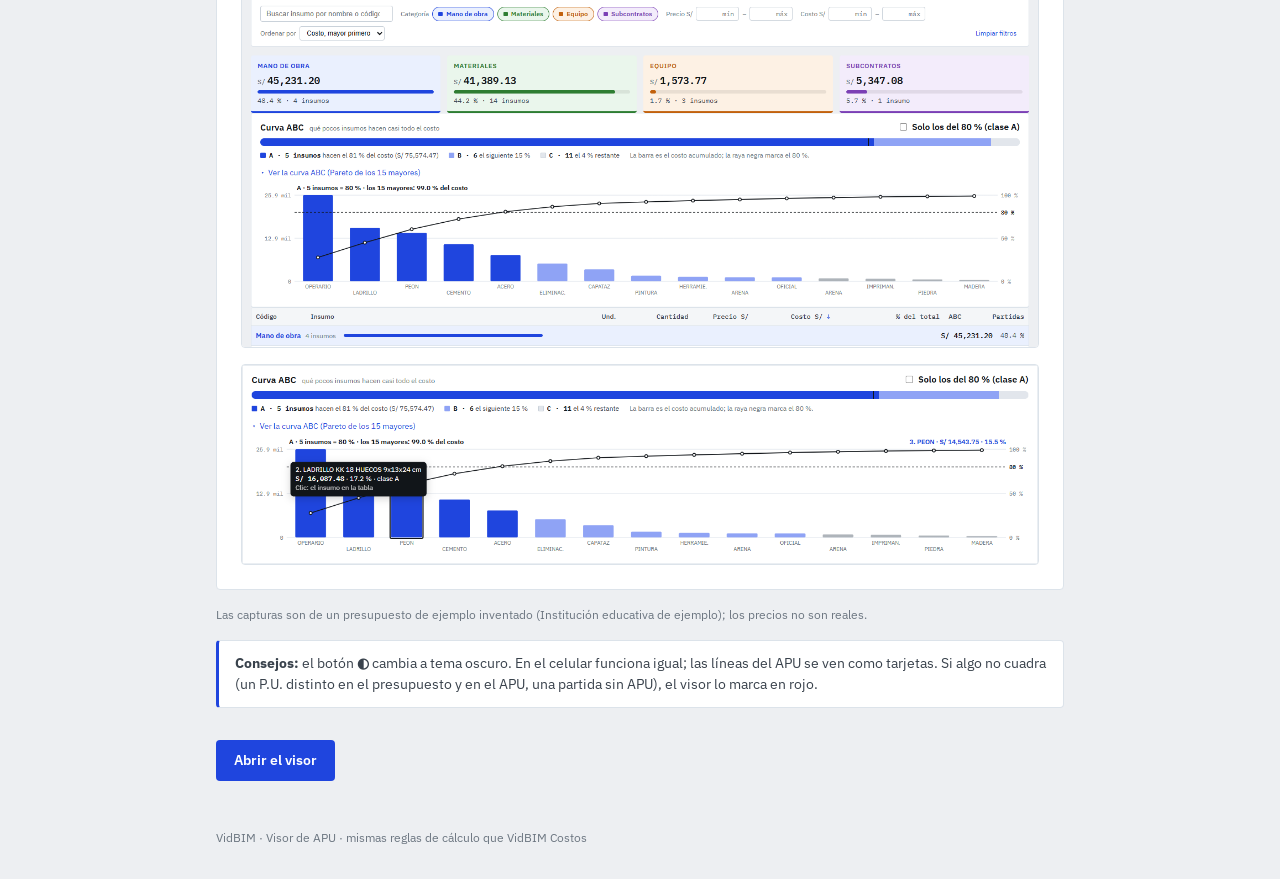
==== commit 660fcc09: "Manual: el Balance con la curva ABC (Pareto de los 15 mayores) Captura del Balance con la curva abie" ====
--- a/manual.html
+++ b/manual.html
@@ -194,6 +194,7 @@
       <li>El total puede diferir unos céntimos del costo directo por los redondeos de cada partida; el visor lo indica.</li>
     </ul>
     <figure><img src="manual/10-balance.png" alt="Balance de insumos: tarjetas por categoría, curva ABC y tabla" loading="lazy"></figure>
+    <figure><img src="manual/10b-pareto.png" alt="Curva ABC: el Pareto de los 15 mayores, con la barra elegida y el globo de otra" loading="lazy"></figure>
   </section>
 
   <p style="font-size:var(--t-aux);color:var(--gris);margin:0 0 16px">Las capturas son de un presupuesto de ejemplo inventado (Institución educativa de ejemplo); los precios no son reales.</p>
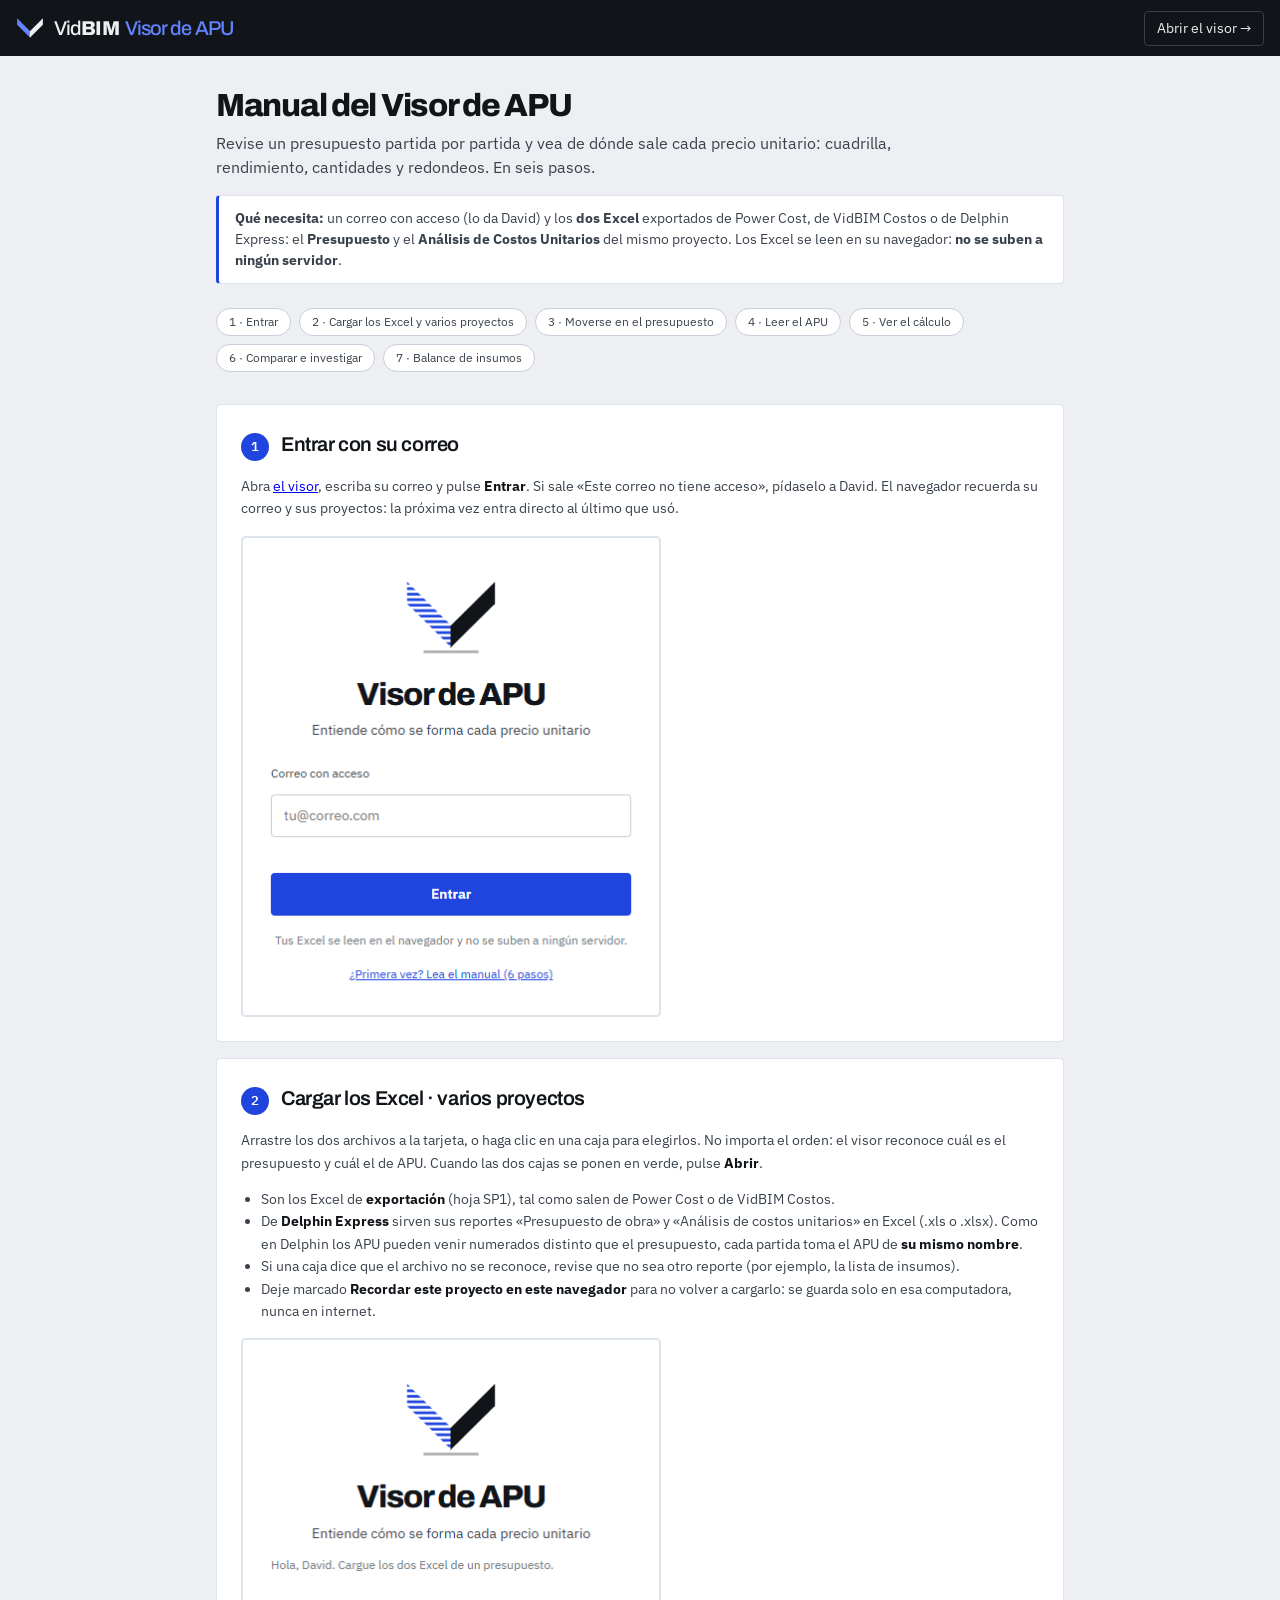
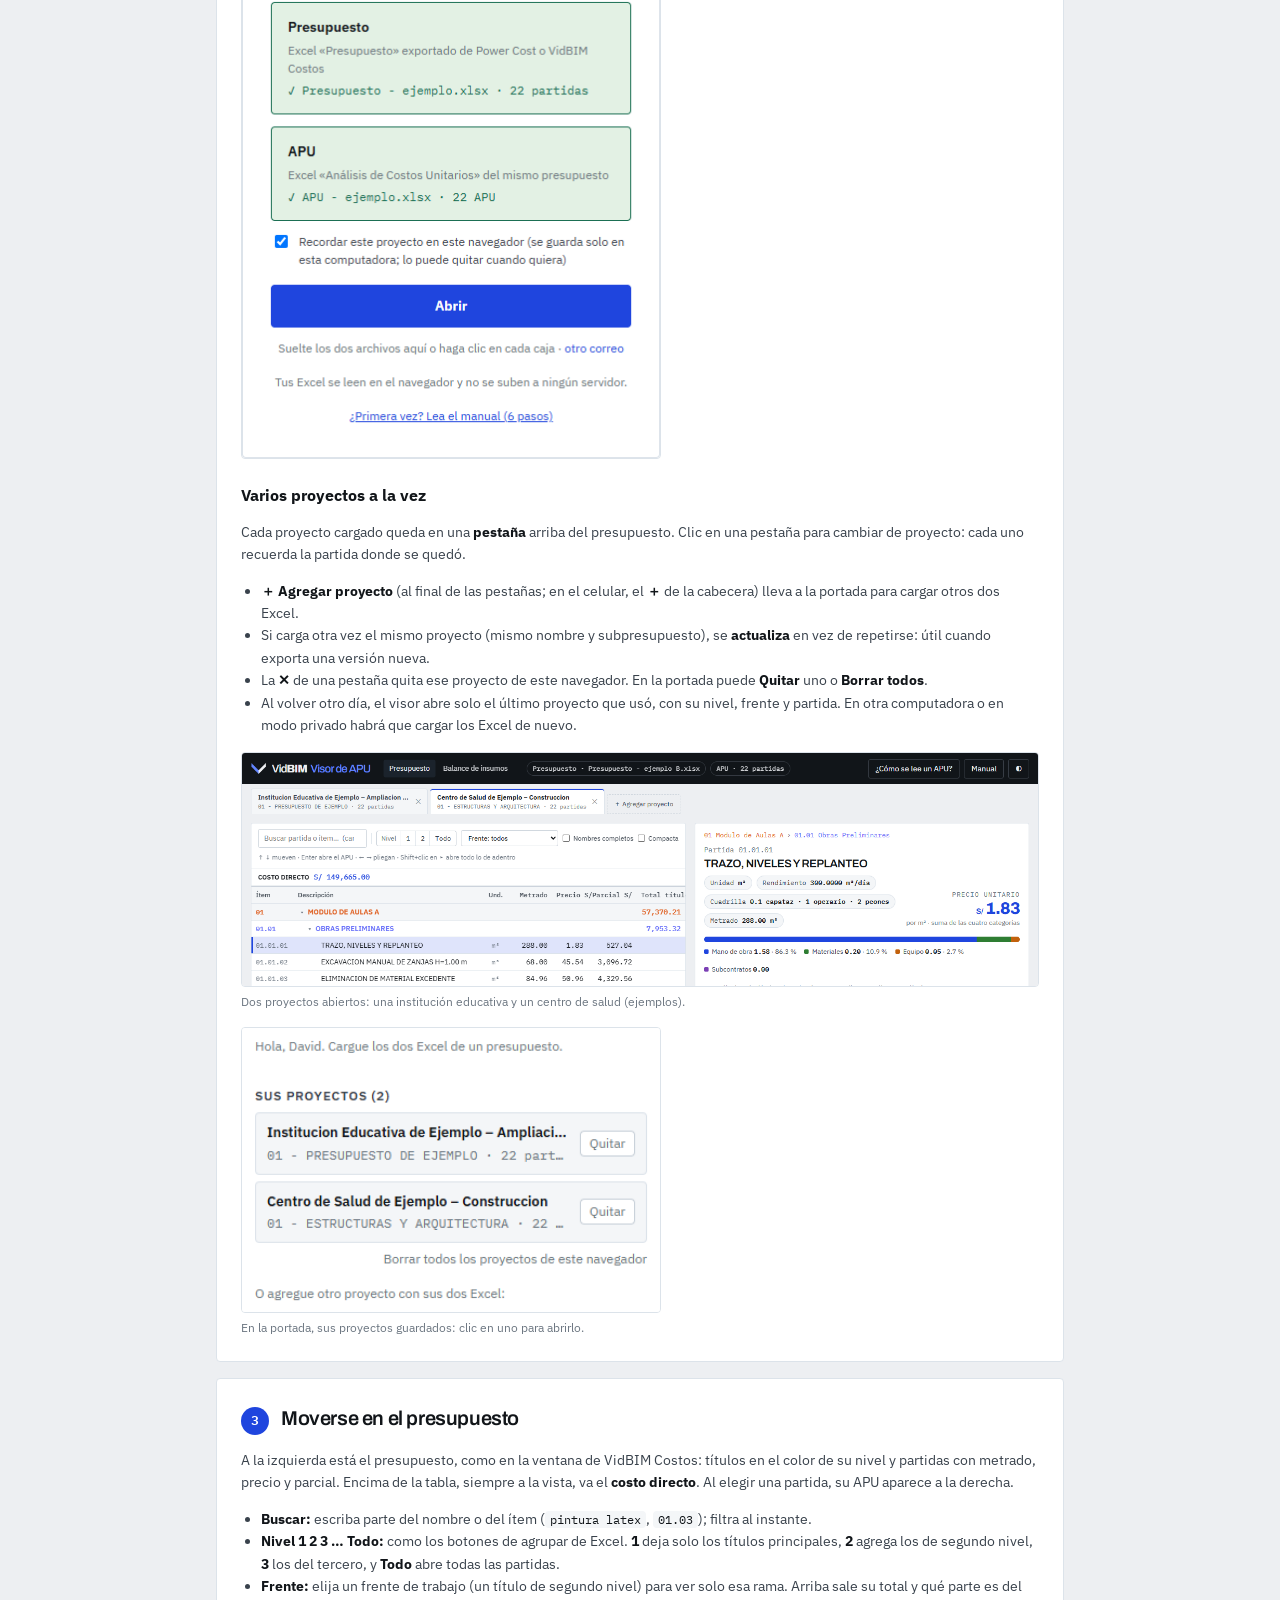
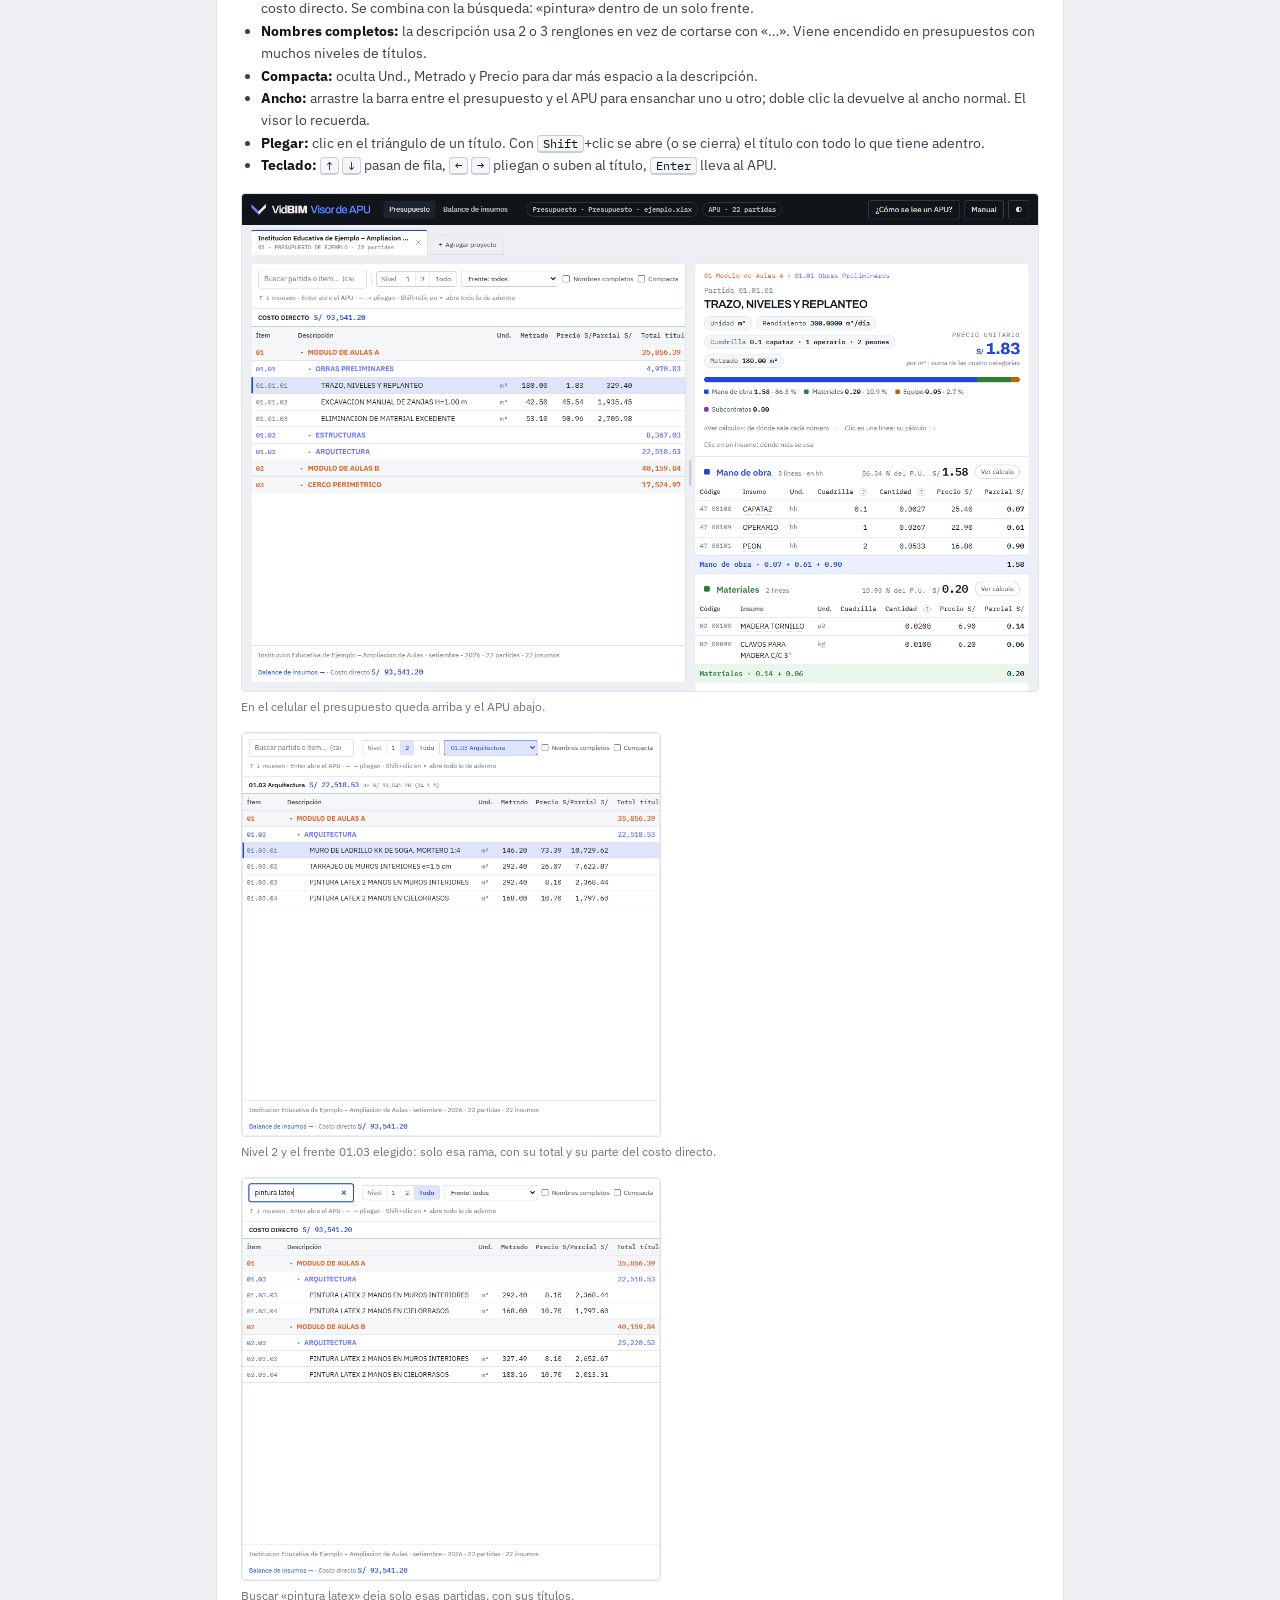
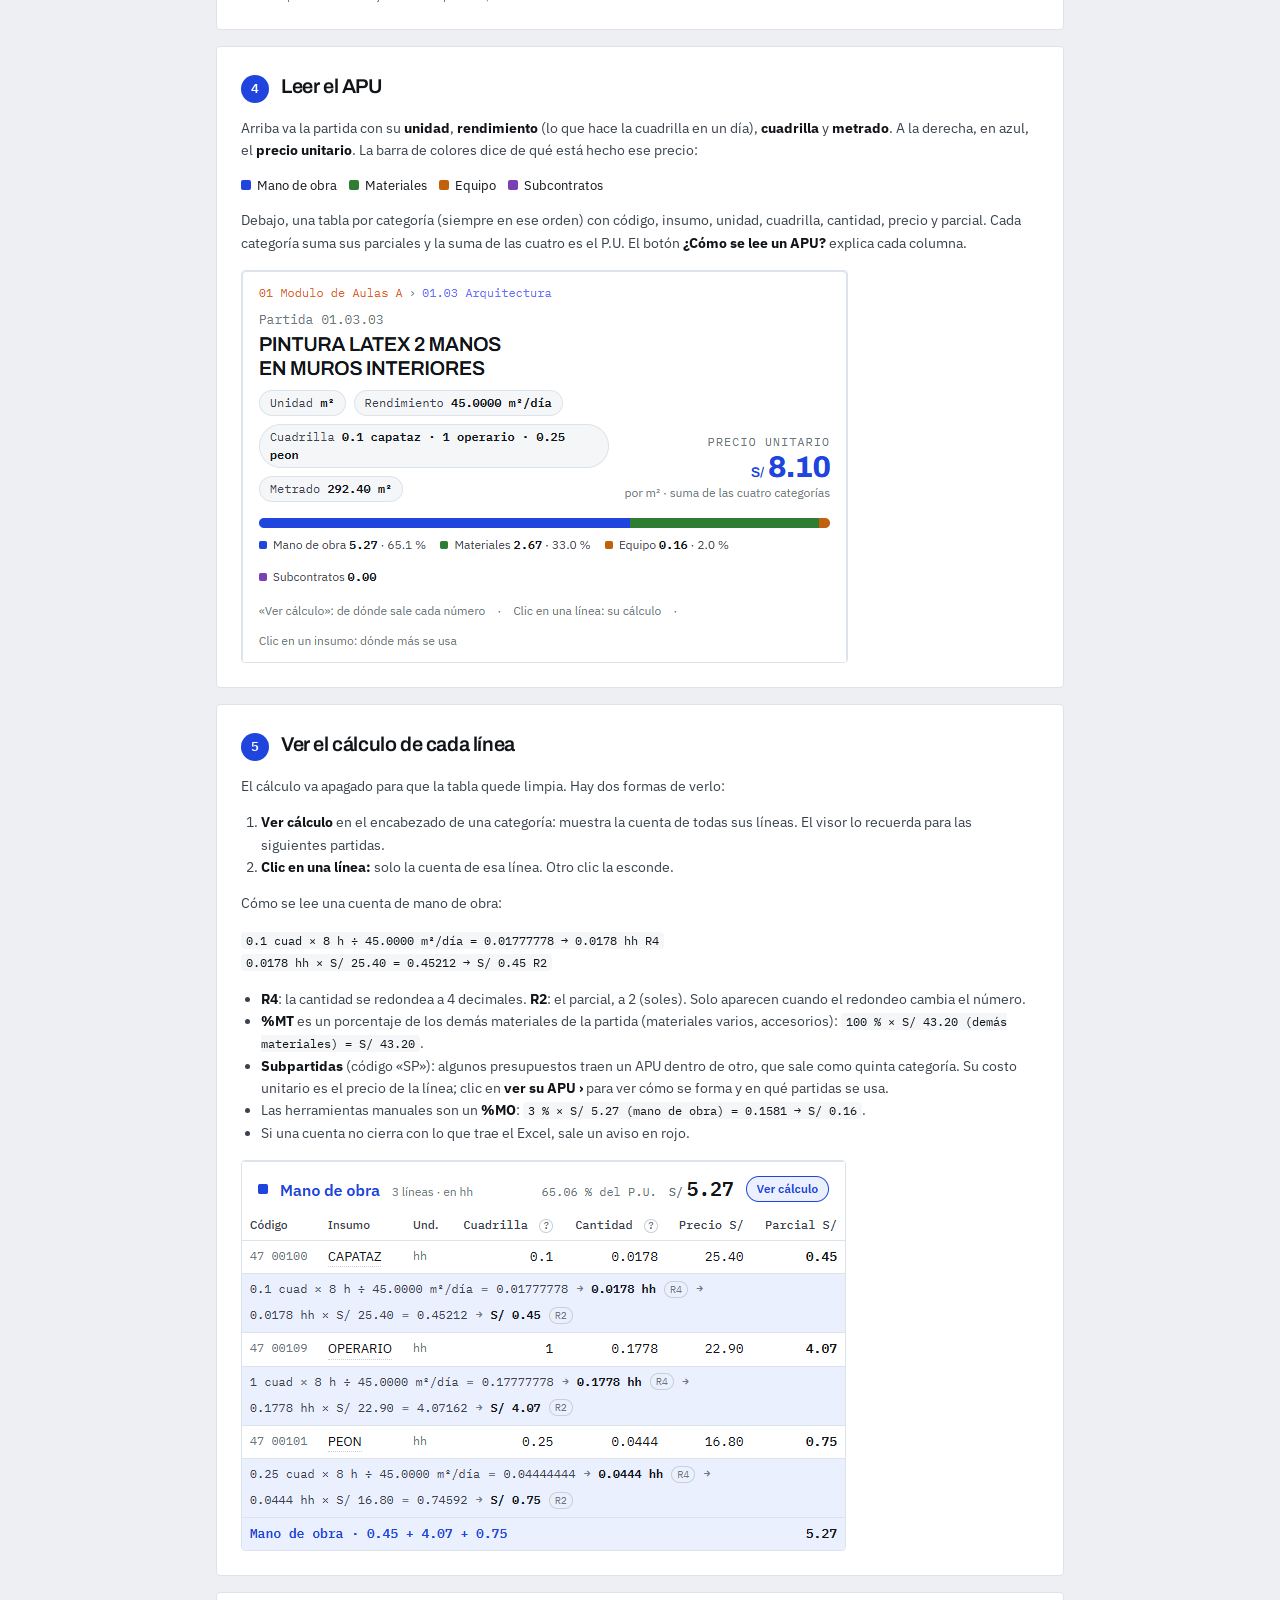
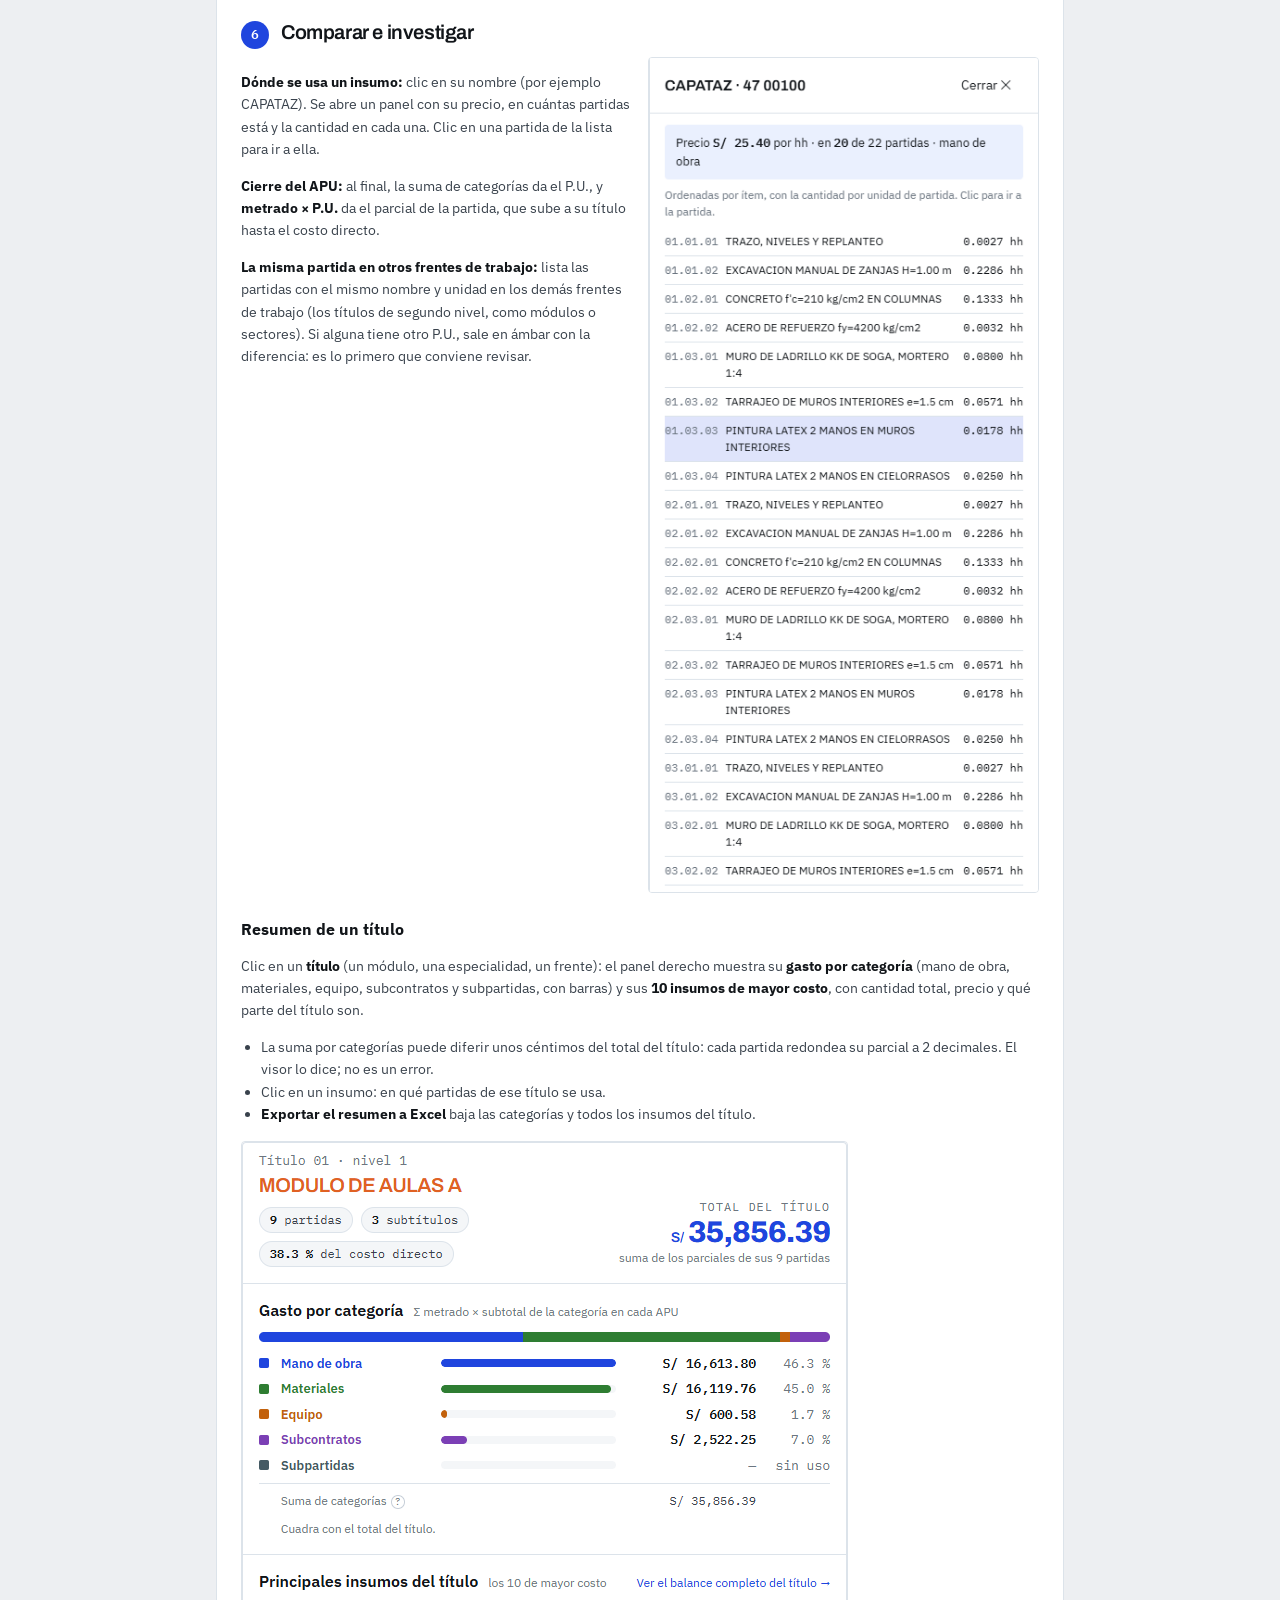
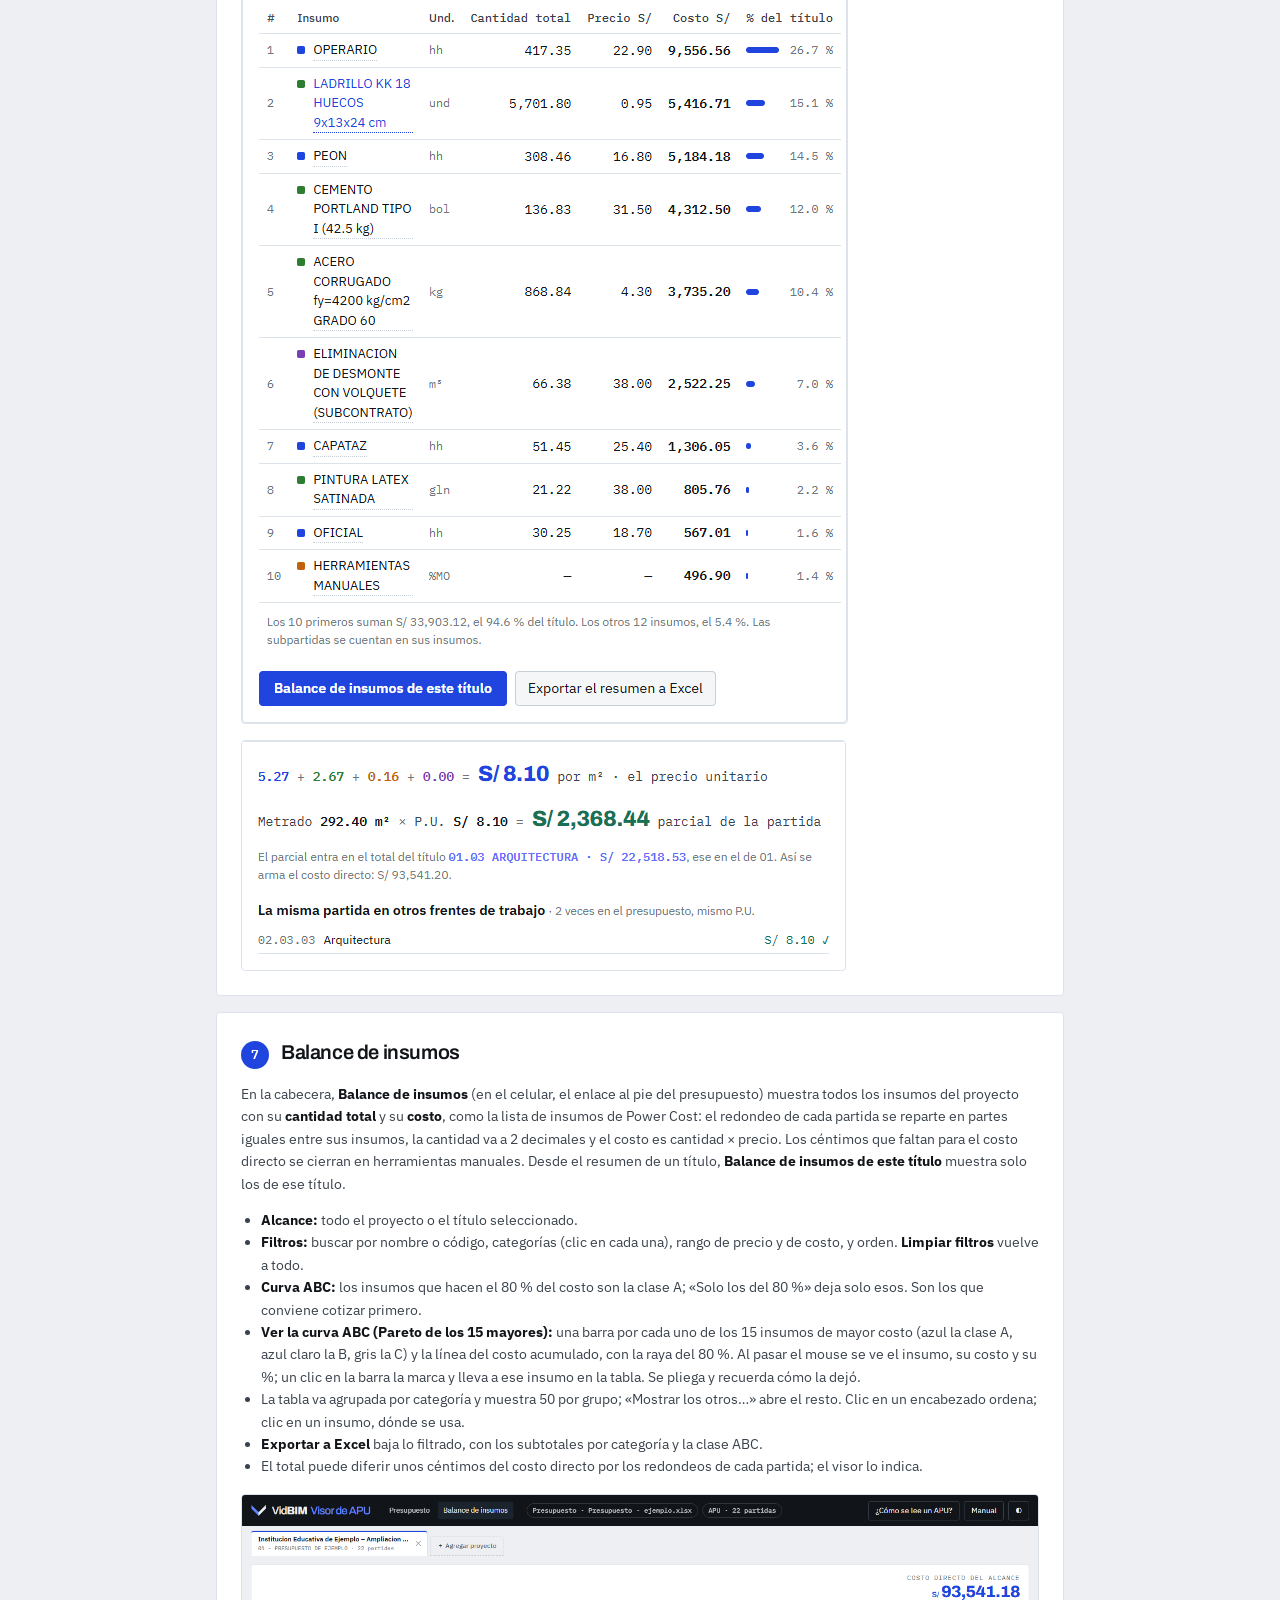
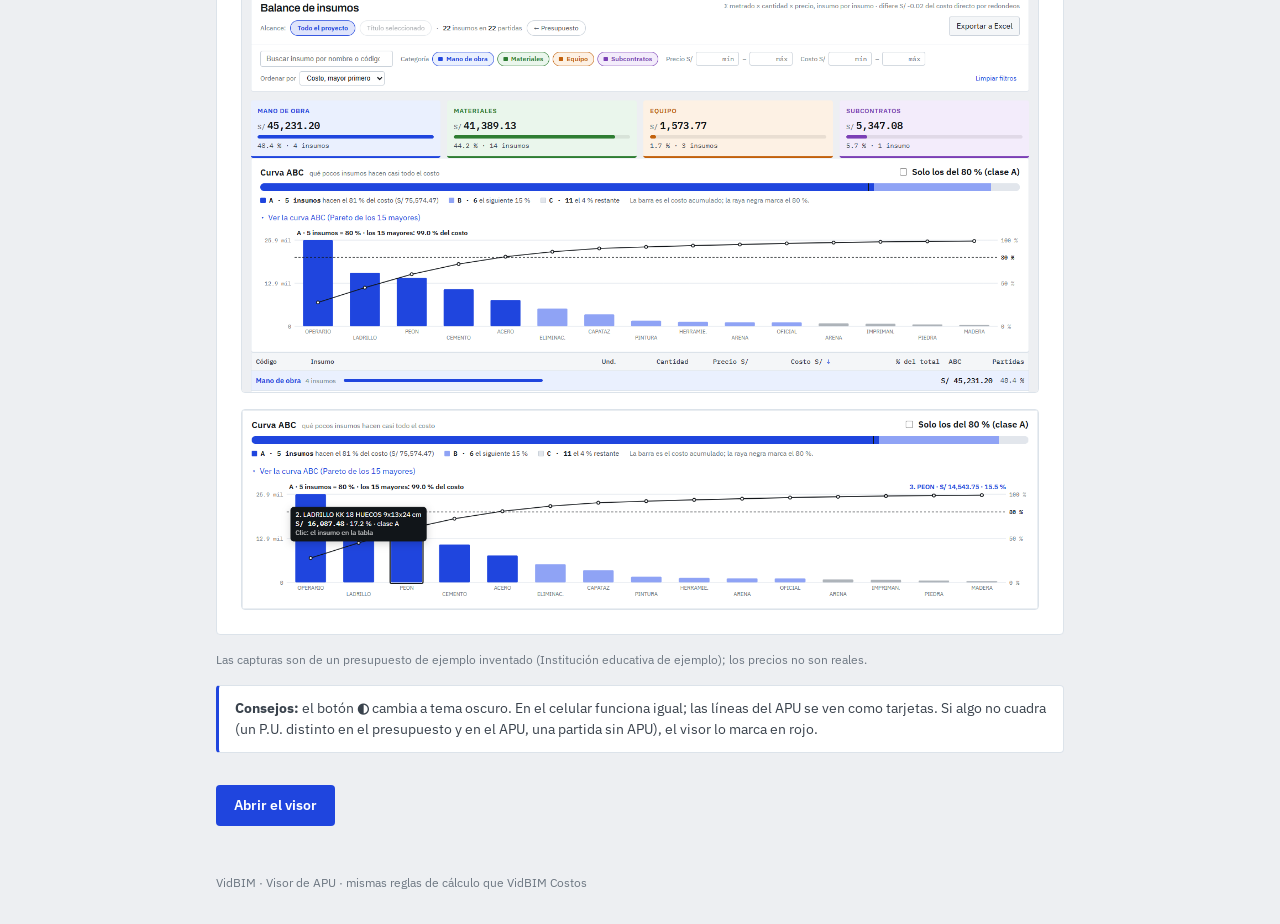
==== commit ae2917f5: "Balance de insumos como Power Cost: cantidad a 2 decimales y costo = cantidad × precio El redondeo d" ====
--- a/manual.html
+++ b/manual.html
@@ -183,7 +183,7 @@
 
   <section class="paso" id="balance">
     <header><span class="n">7</span><h2>Balance de insumos</h2></header>
-    <p>En la cabecera, <b>Balance de insumos</b> (en el celular, el enlace al pie del presupuesto) muestra todos los insumos del proyecto con su <b>cantidad total</b> y su <b>costo</b>: Σ metrado × cantidad del APU × precio. Desde el resumen de un título, <b>Balance de insumos de este título</b> muestra solo los de ese título.</p>
+    <p>En la cabecera, <b>Balance de insumos</b> (en el celular, el enlace al pie del presupuesto) muestra todos los insumos del proyecto con su <b>cantidad total</b> y su <b>costo</b>, como la lista de insumos de Power Cost: el redondeo de cada partida se reparte en partes iguales entre sus insumos, la cantidad va a 2 decimales y el costo es cantidad × precio. Los céntimos que faltan para el costo directo se cierran en herramientas manuales. Desde el resumen de un título, <b>Balance de insumos de este título</b> muestra solo los de ese título.</p>
     <ul>
       <li><b>Alcance:</b> todo el proyecto o el título seleccionado.</li>
       <li><b>Filtros:</b> buscar por nombre o código, categorías (clic en cada una), rango de precio y de costo, y orden. <b>Limpiar filtros</b> vuelve a todo.</li>
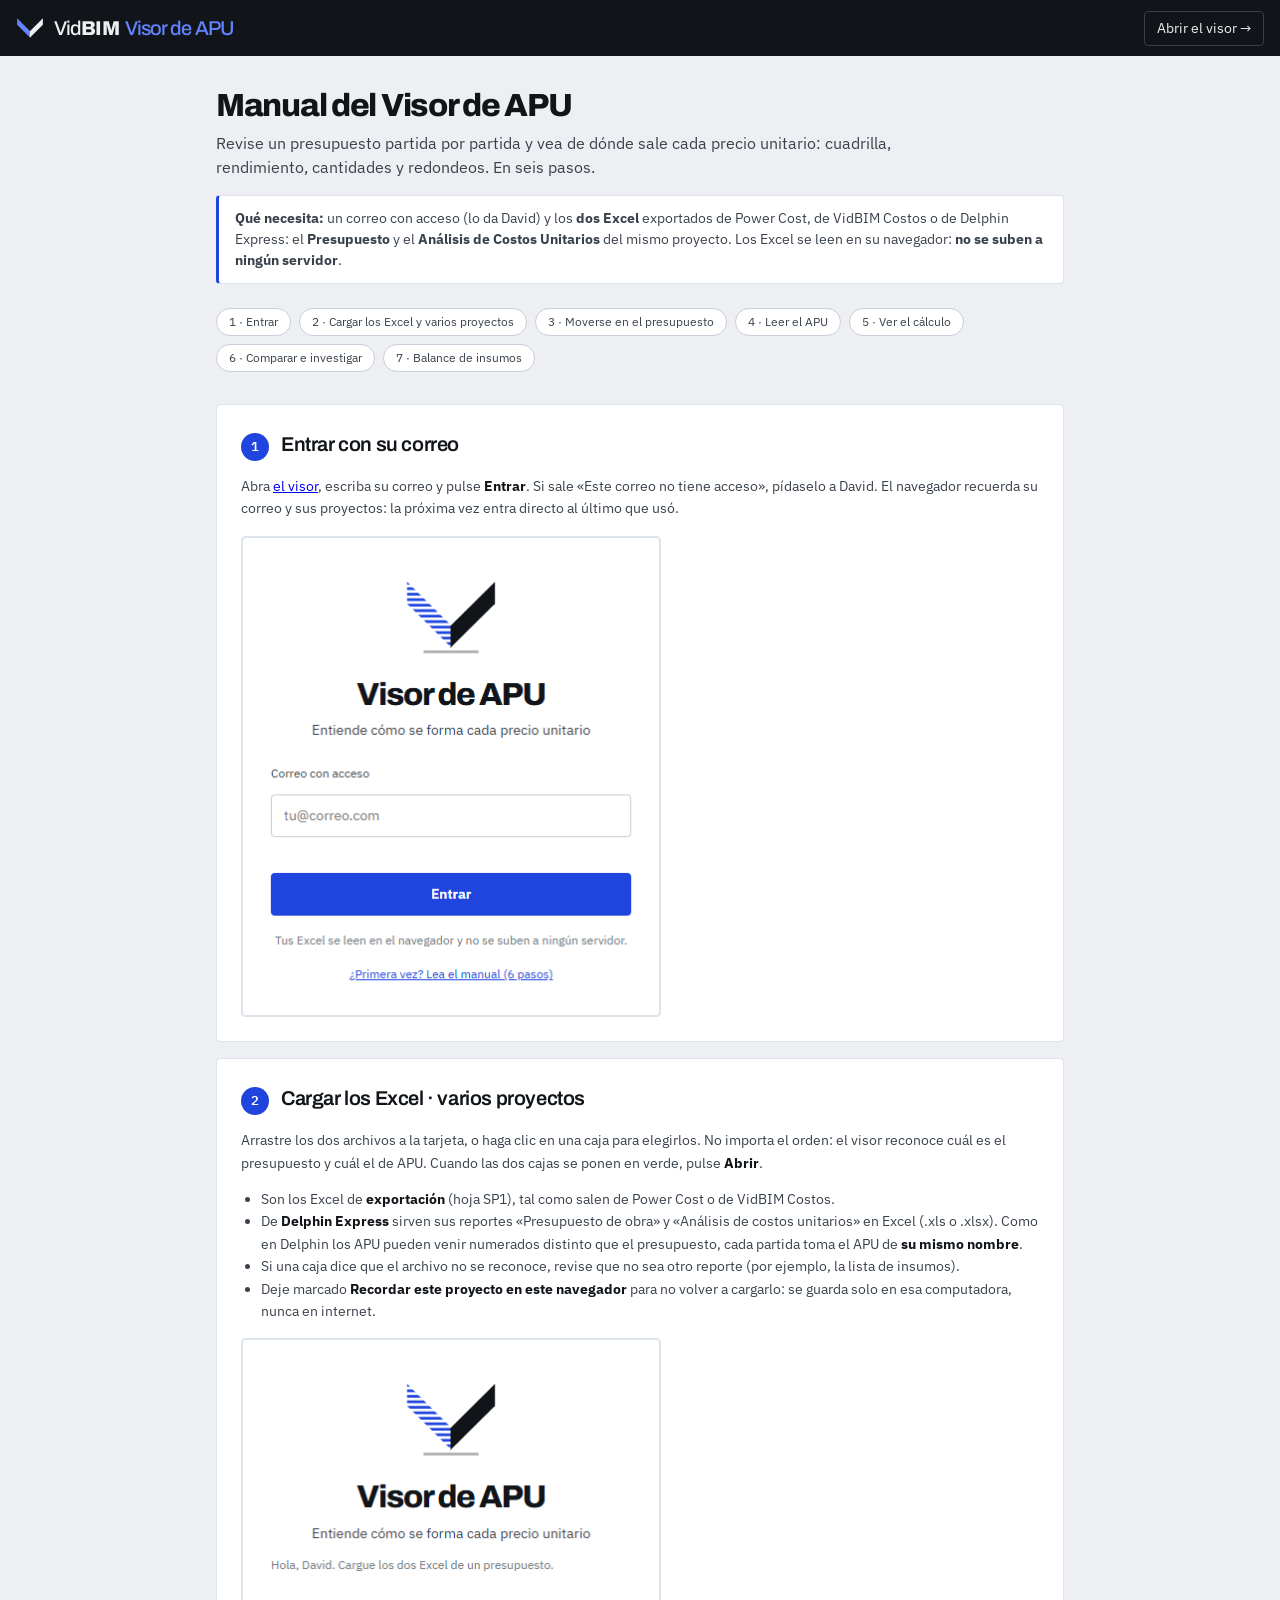
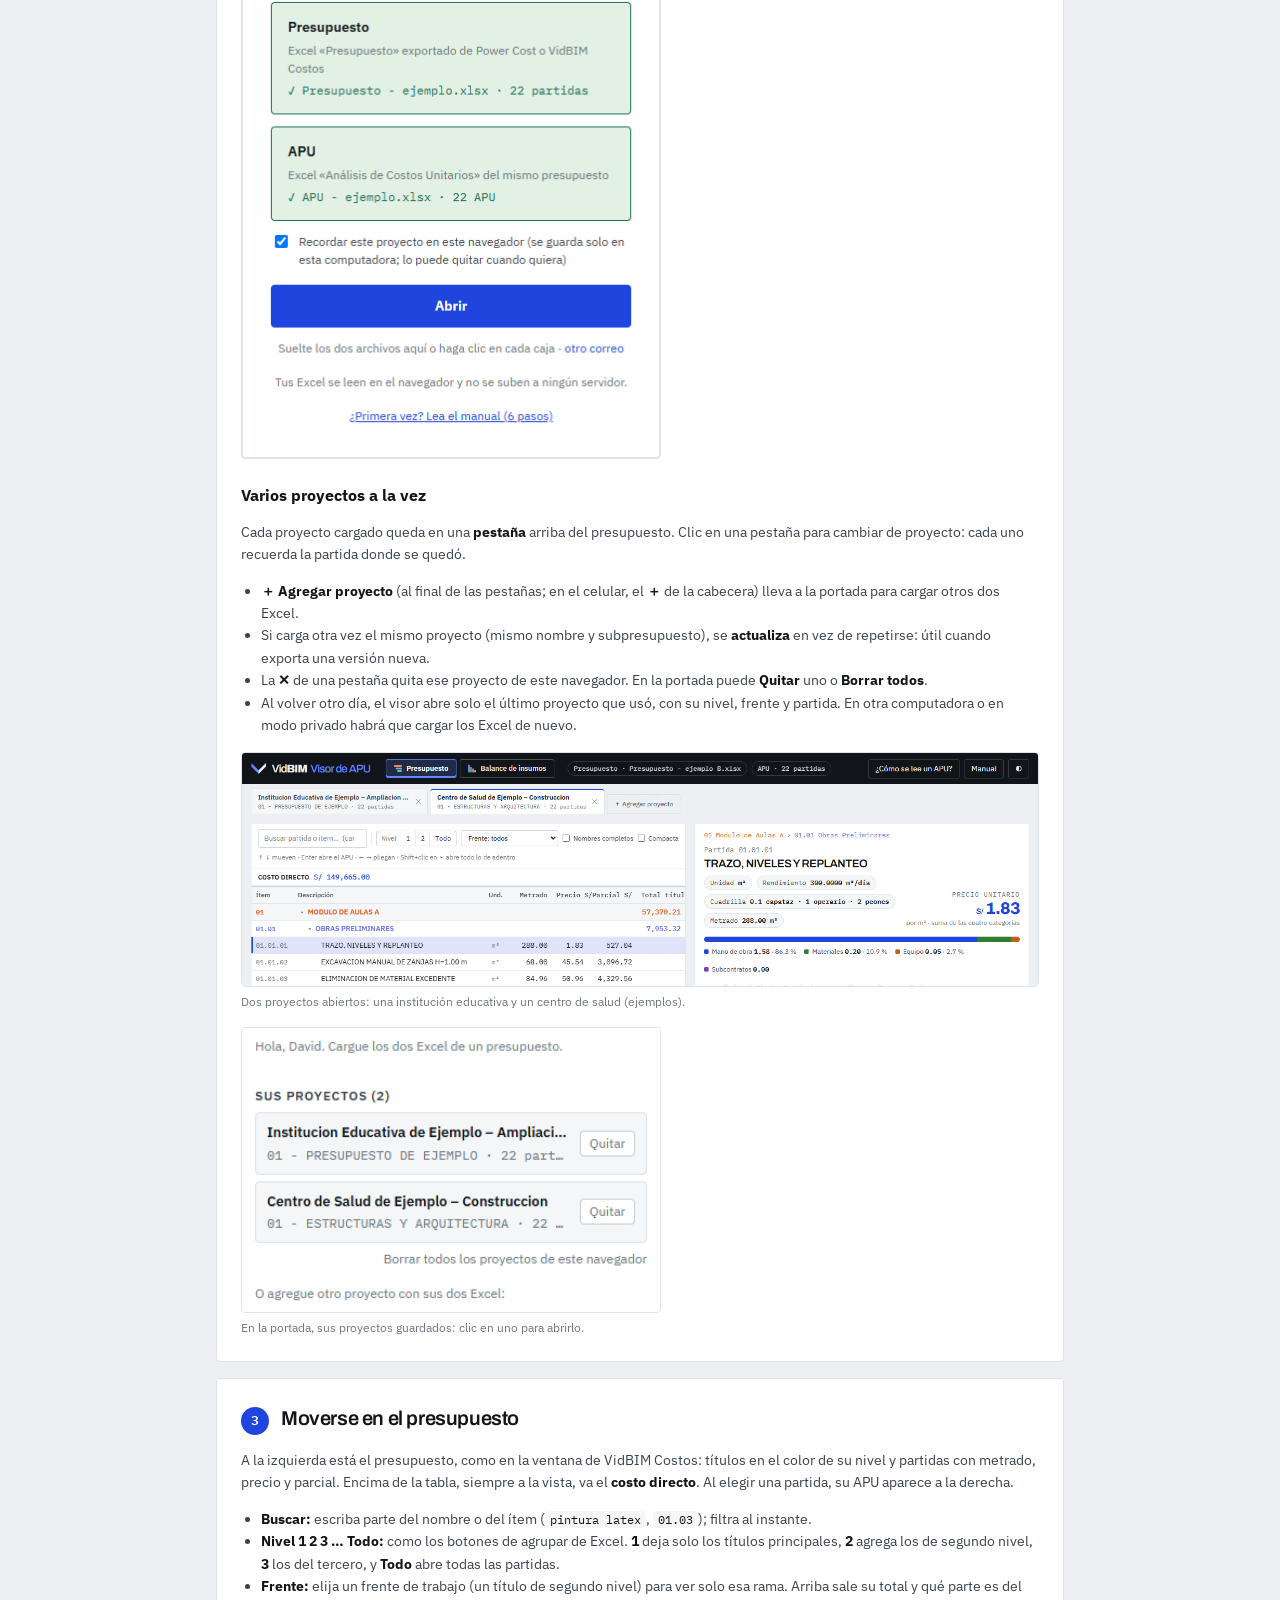
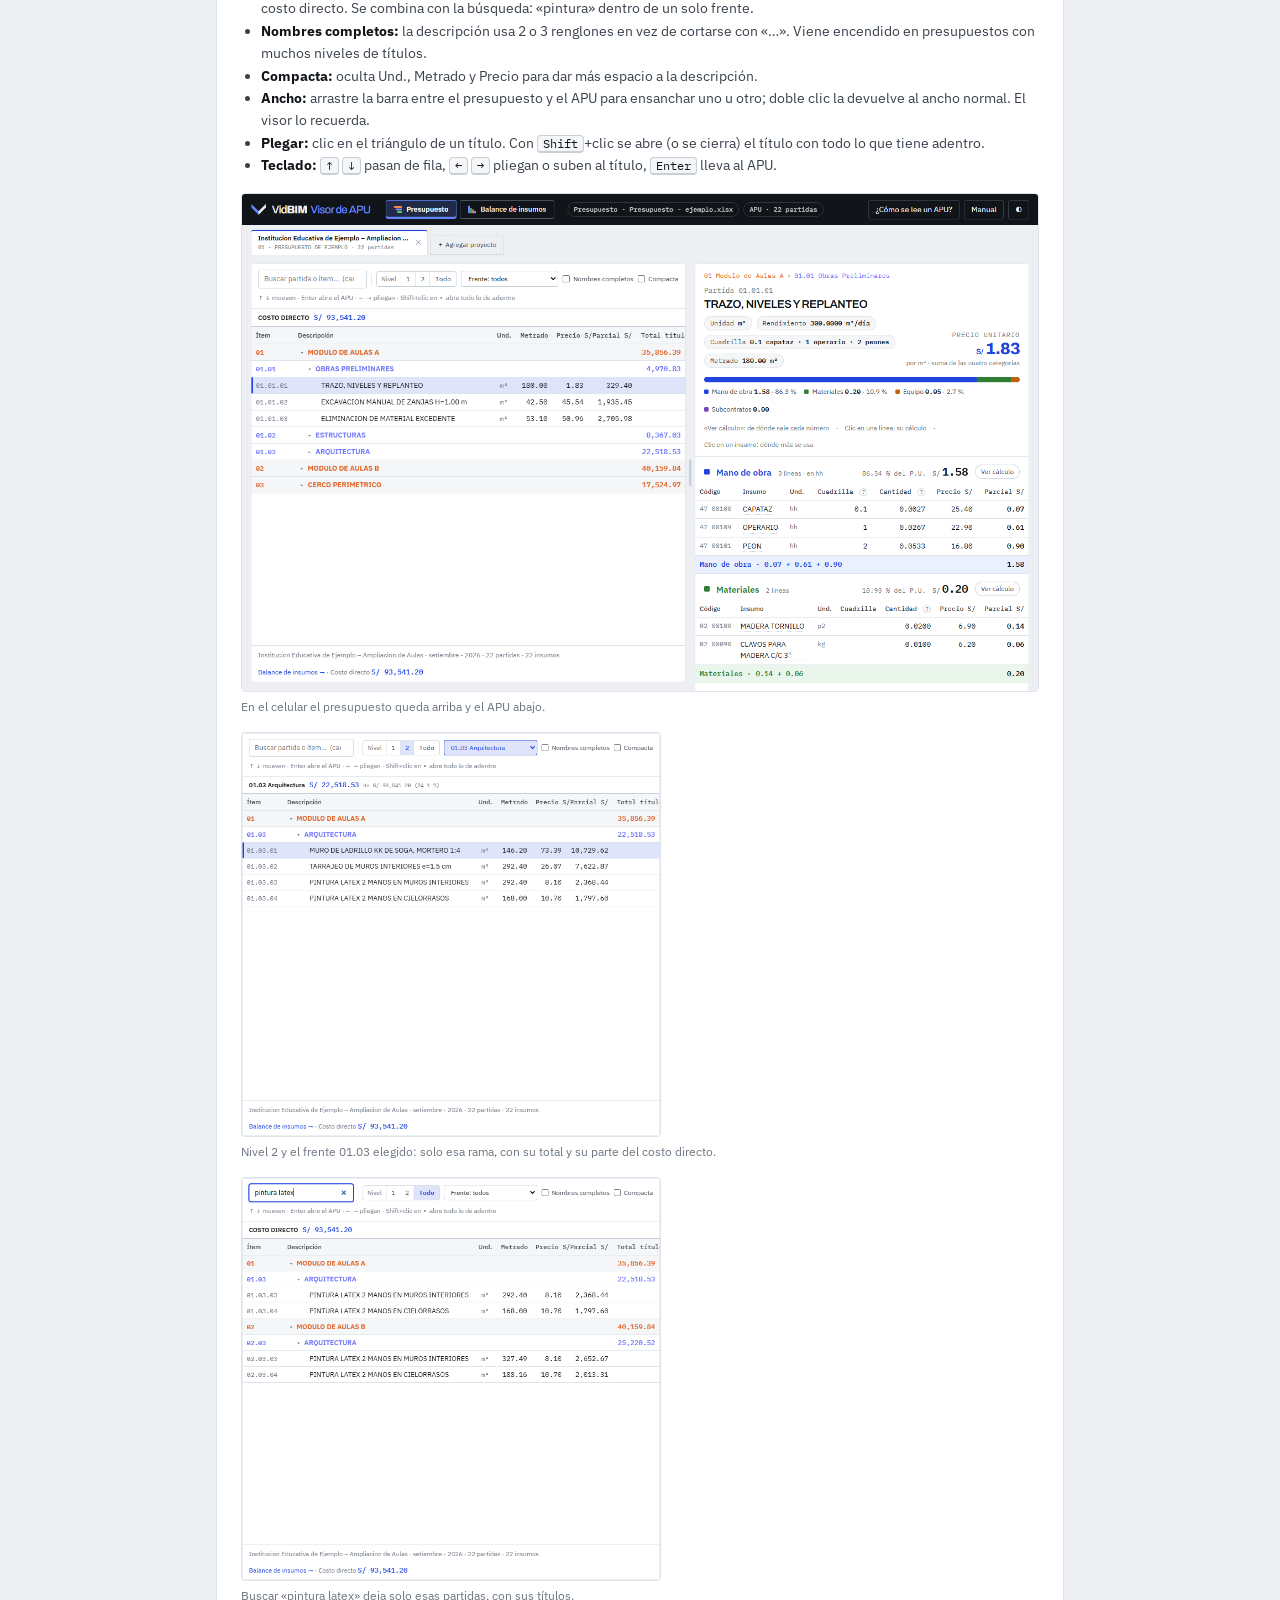
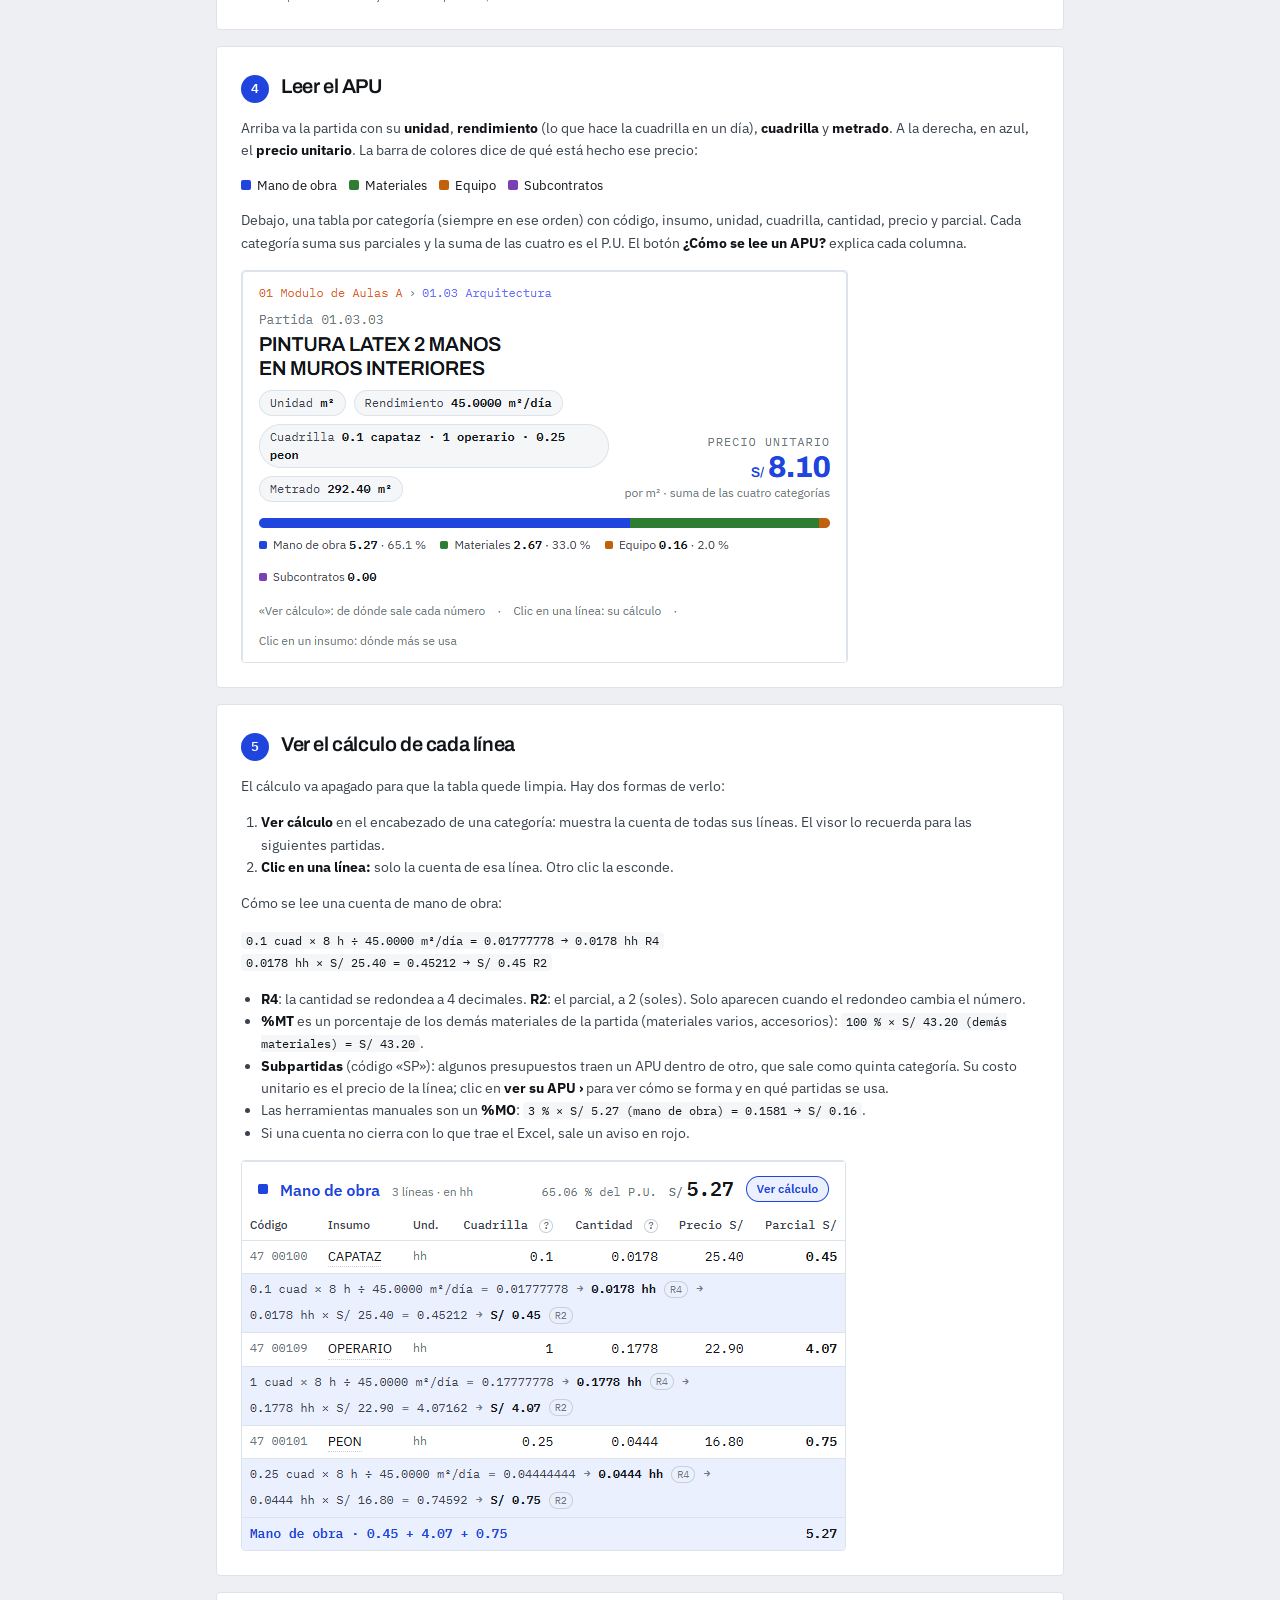
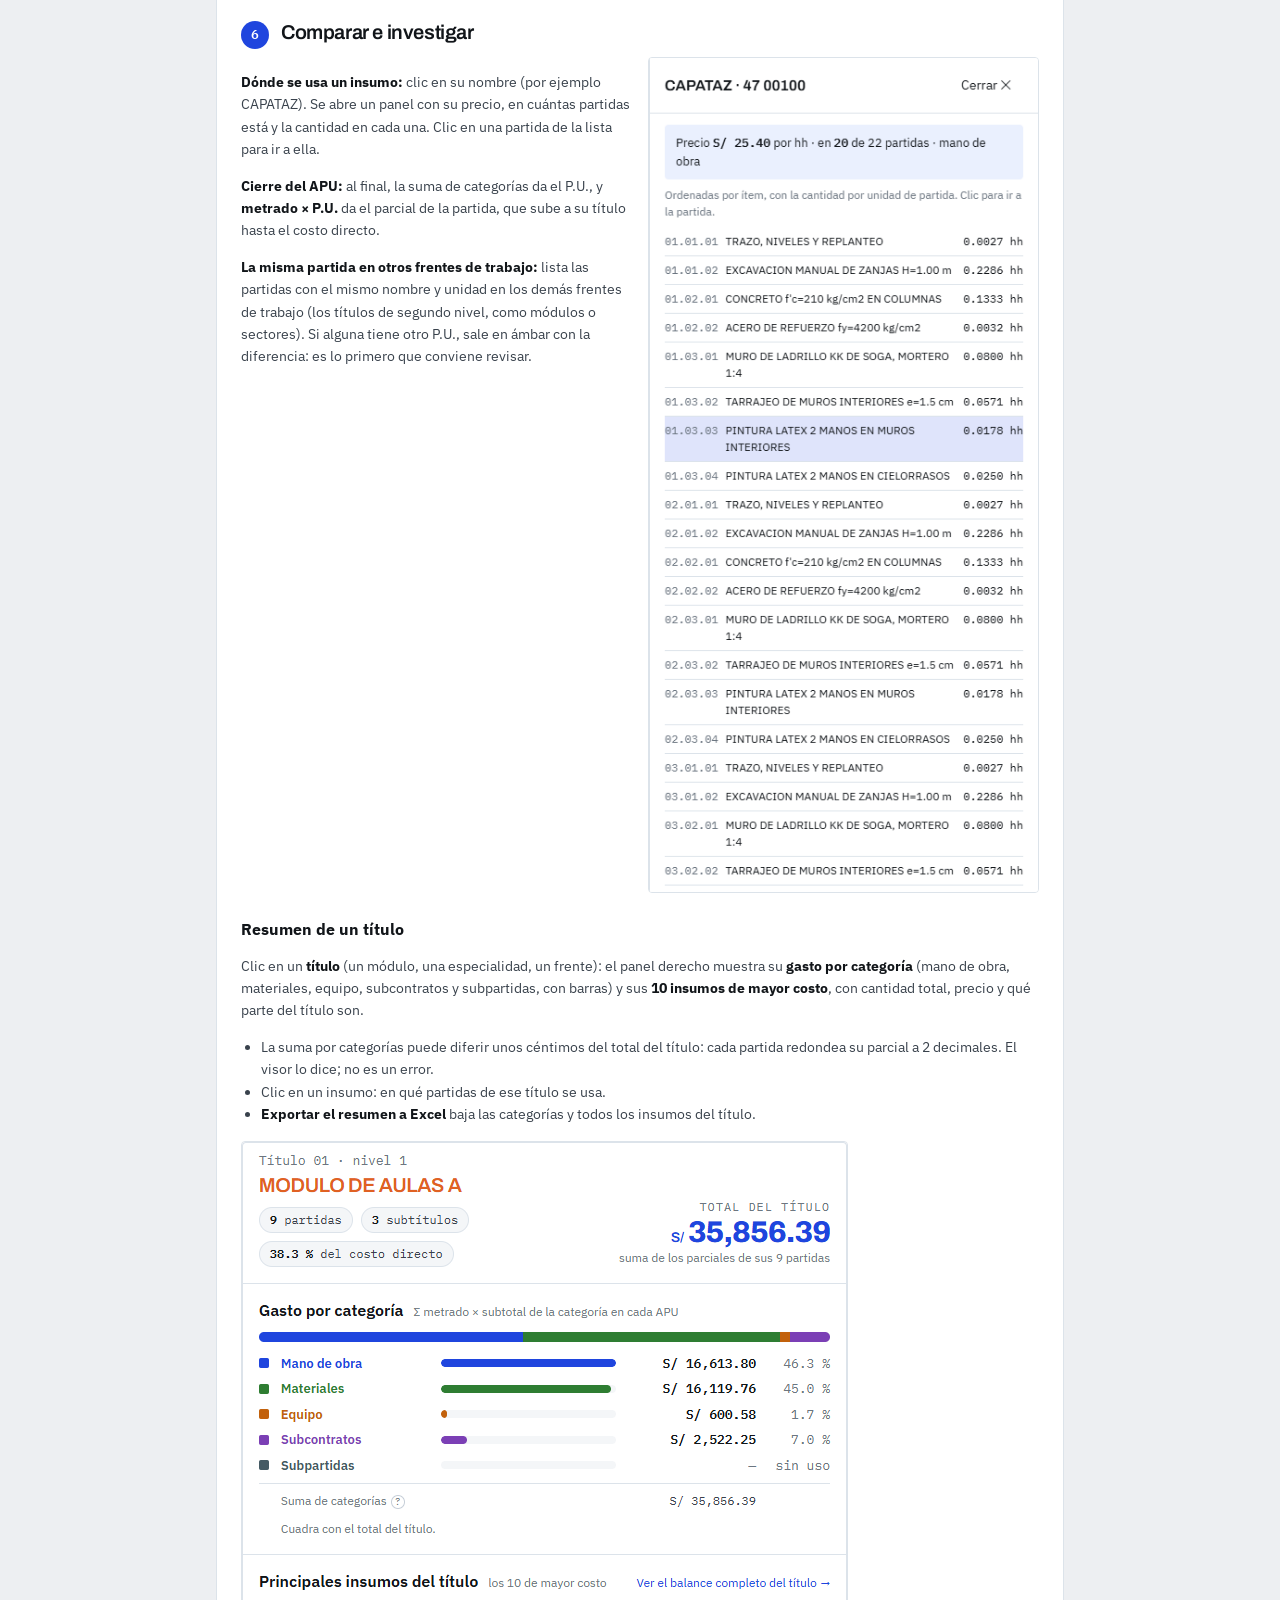
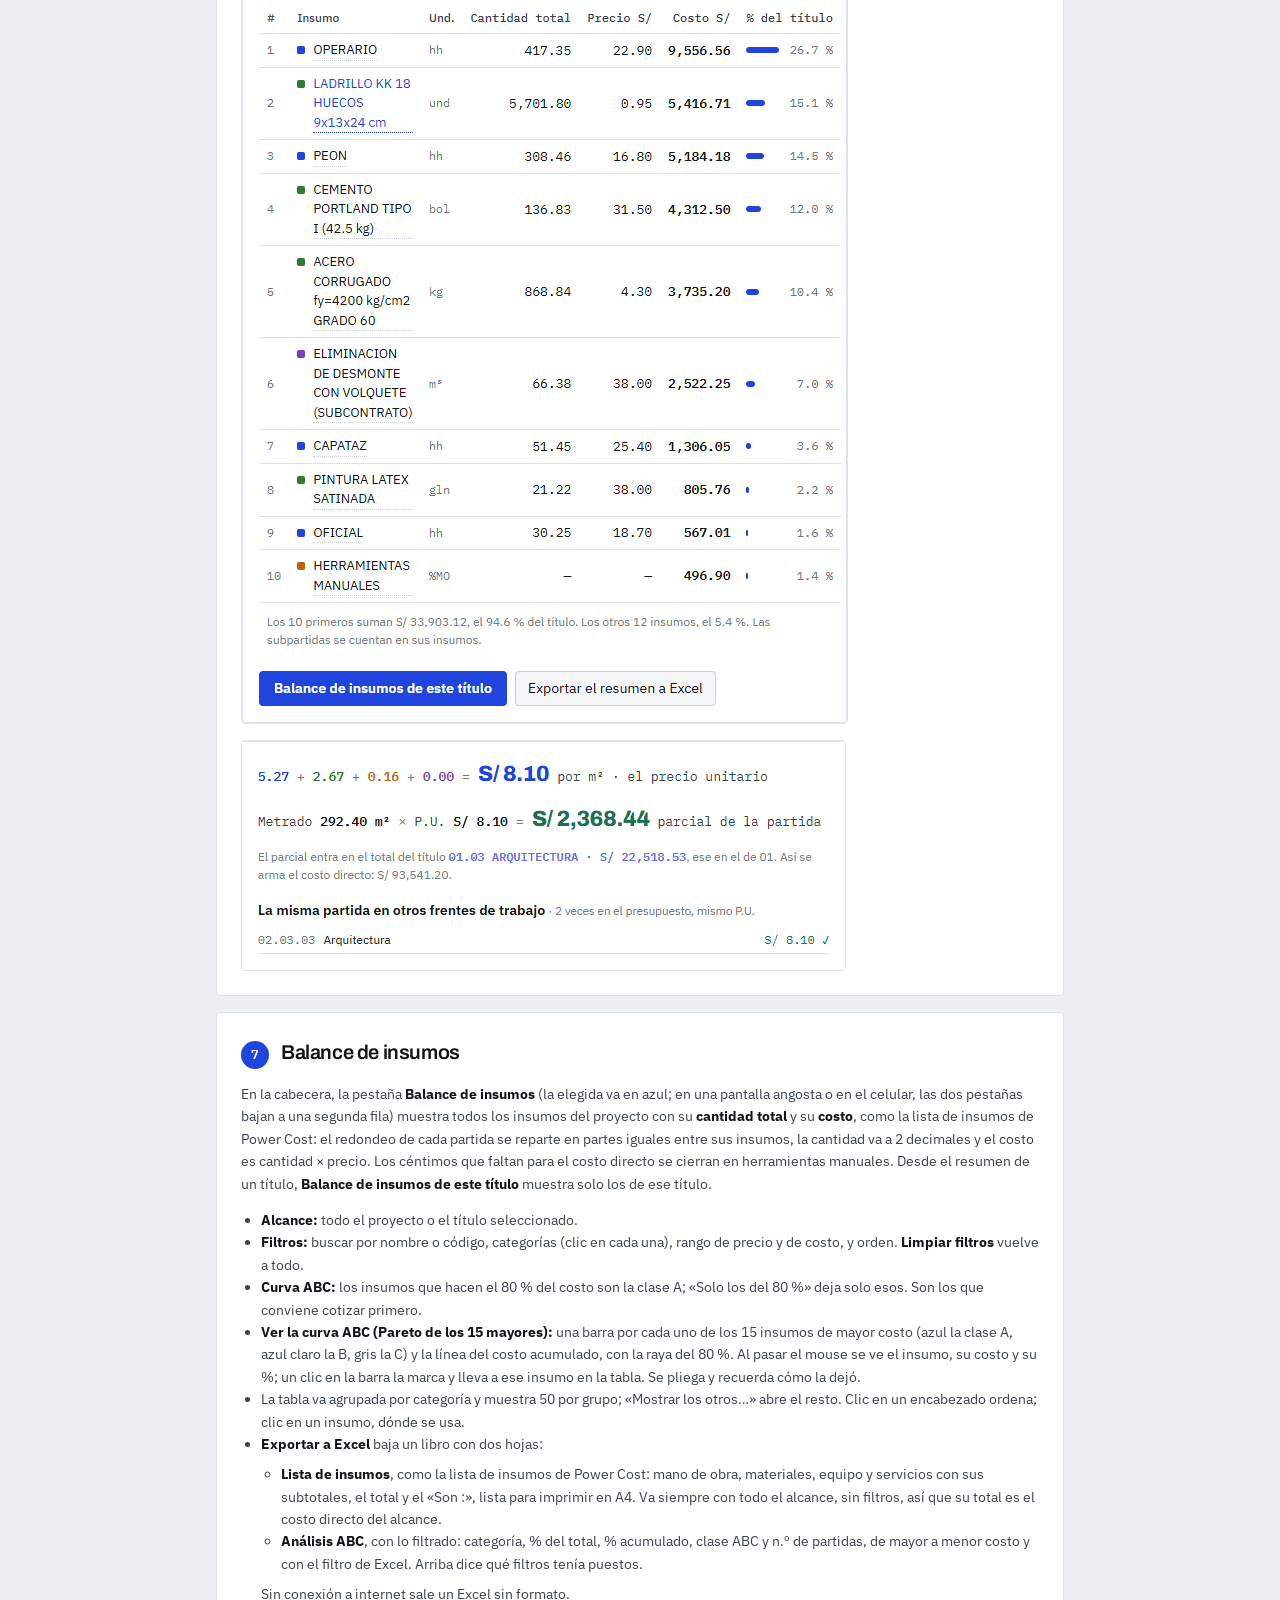
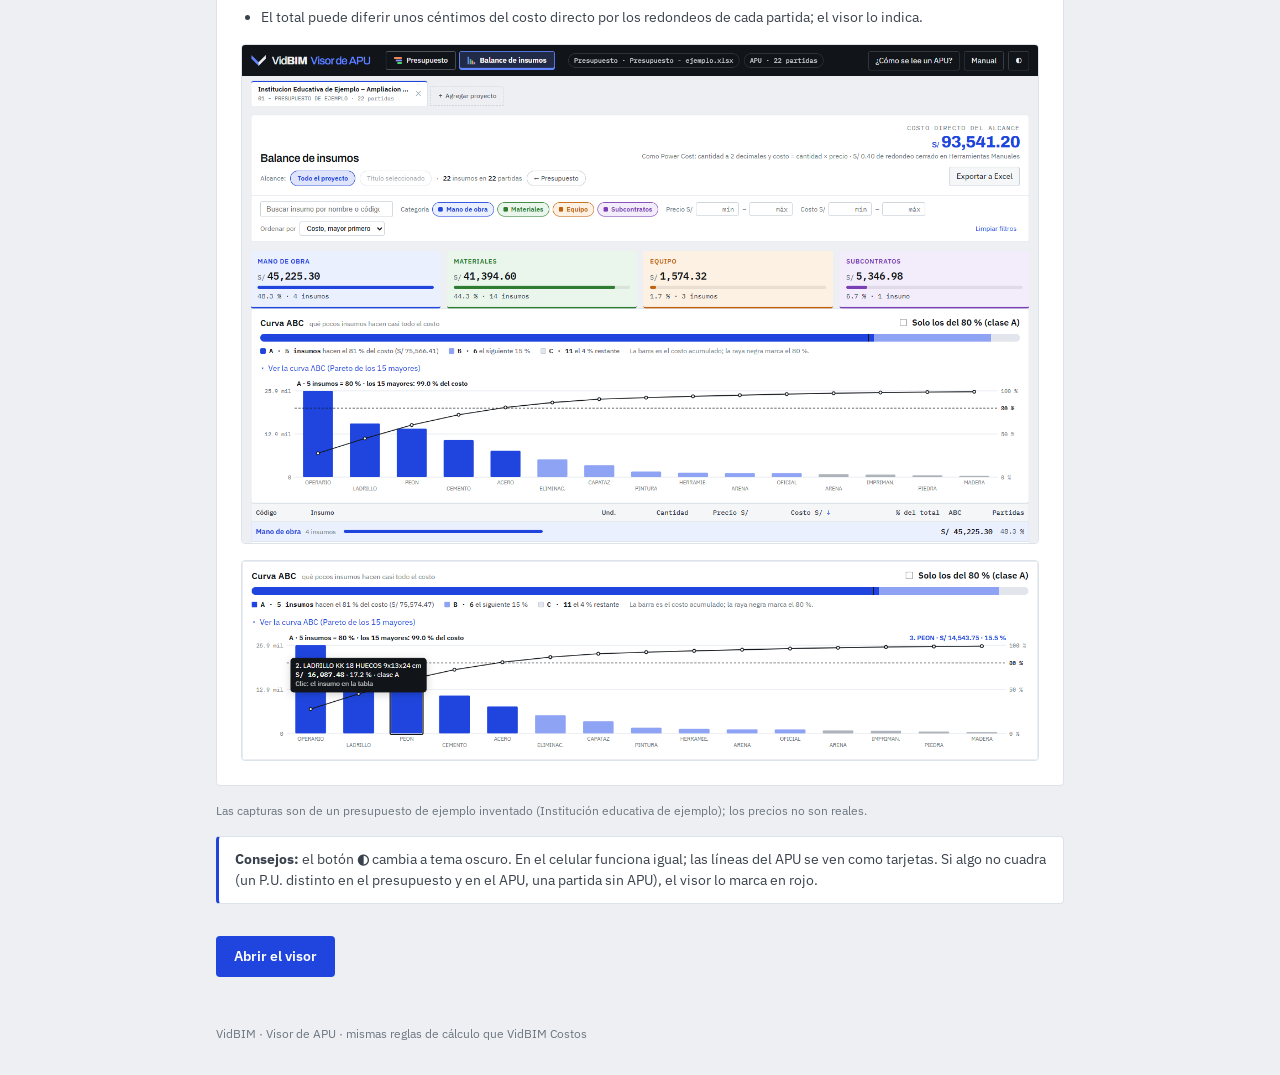
==== commit 2d767725: "Pestañas de color y Excel del Balance como la lista de insumos de Costos Las pestañas Presupuesto y " ====
--- a/manual.html
+++ b/manual.html
@@ -183,14 +183,19 @@
 
   <section class="paso" id="balance">
     <header><span class="n">7</span><h2>Balance de insumos</h2></header>
-    <p>En la cabecera, <b>Balance de insumos</b> (en el celular, el enlace al pie del presupuesto) muestra todos los insumos del proyecto con su <b>cantidad total</b> y su <b>costo</b>, como la lista de insumos de Power Cost: el redondeo de cada partida se reparte en partes iguales entre sus insumos, la cantidad va a 2 decimales y el costo es cantidad × precio. Los céntimos que faltan para el costo directo se cierran en herramientas manuales. Desde el resumen de un título, <b>Balance de insumos de este título</b> muestra solo los de ese título.</p>
+    <p>En la cabecera, la pestaña <b>Balance de insumos</b> (la elegida va en azul; en una pantalla angosta o en el celular, las dos pestañas bajan a una segunda fila) muestra todos los insumos del proyecto con su <b>cantidad total</b> y su <b>costo</b>, como la lista de insumos de Power Cost: el redondeo de cada partida se reparte en partes iguales entre sus insumos, la cantidad va a 2 decimales y el costo es cantidad × precio. Los céntimos que faltan para el costo directo se cierran en herramientas manuales. Desde el resumen de un título, <b>Balance de insumos de este título</b> muestra solo los de ese título.</p>
     <ul>
       <li><b>Alcance:</b> todo el proyecto o el título seleccionado.</li>
       <li><b>Filtros:</b> buscar por nombre o código, categorías (clic en cada una), rango de precio y de costo, y orden. <b>Limpiar filtros</b> vuelve a todo.</li>
       <li><b>Curva ABC:</b> los insumos que hacen el 80 % del costo son la clase A; «Solo los del 80 %» deja solo esos. Son los que conviene cotizar primero.</li>
       <li><b>Ver la curva ABC (Pareto de los 15 mayores):</b> una barra por cada uno de los 15 insumos de mayor costo (azul la clase A, azul claro la B, gris la C) y la línea del costo acumulado, con la raya del 80 %. Al pasar el mouse se ve el insumo, su costo y su %; un clic en la barra la marca y lleva a ese insumo en la tabla. Se pliega y recuerda cómo la dejó.</li>
       <li>La tabla va agrupada por categoría y muestra 50 por grupo; «Mostrar los otros…» abre el resto. Clic en un encabezado ordena; clic en un insumo, dónde se usa.</li>
-      <li><b>Exportar a Excel</b> baja lo filtrado, con los subtotales por categoría y la clase ABC.</li>
+      <li><b>Exportar a Excel</b> baja un libro con dos hojas:
+        <ul>
+          <li><b>Lista de insumos</b>, como la lista de insumos de Power Cost: mano de obra, materiales, equipo y servicios con sus subtotales, el total y el «Son :», lista para imprimir en A4. Va siempre con todo el alcance, sin filtros, así que su total es el costo directo del alcance.</li>
+          <li><b>Análisis ABC</b>, con lo filtrado: categoría, % del total, % acumulado, clase ABC y n.º de partidas, de mayor a menor costo y con el filtro de Excel. Arriba dice qué filtros tenía puestos.</li>
+        </ul>
+        Sin conexión a internet sale un Excel sin formato.</li>
       <li>El total puede diferir unos céntimos del costo directo por los redondeos de cada partida; el visor lo indica.</li>
     </ul>
     <figure><img src="manual/10-balance.png" alt="Balance de insumos: tarjetas por categoría, curva ABC y tabla" loading="lazy"></figure>
--- a/tokens.css
+++ b/tokens.css
@@ -89,7 +89,8 @@
 }
 
 /* La cabecera es siempre de tinta, en los dos temas (como la app de escritorio). */
-:root{ --cabecera-fondo:#111519; --cabecera-texto:#EDEFF2; --cabecera-azul:#6285FF; --cabecera-linea:#3A4048; --cabecera-hover:#1B232C; }
+:root{ --cabecera-fondo:#111519; --cabecera-texto:#EDEFF2; --cabecera-azul:#6285FF; --cabecera-linea:#3A4048; --cabecera-hover:#1B232C;
+  --cabecera-borde:#5A636D; --cabecera-borde-hover:#6C7681; --cabecera-sel:#212B47; }
 
 /* Base mínima */
 html{ background:var(--papel); color:var(--tinta); font-family:var(--f-texto); font-size:var(--t-cuerpo); line-height:1.5; -webkit-font-smoothing:antialiased; }
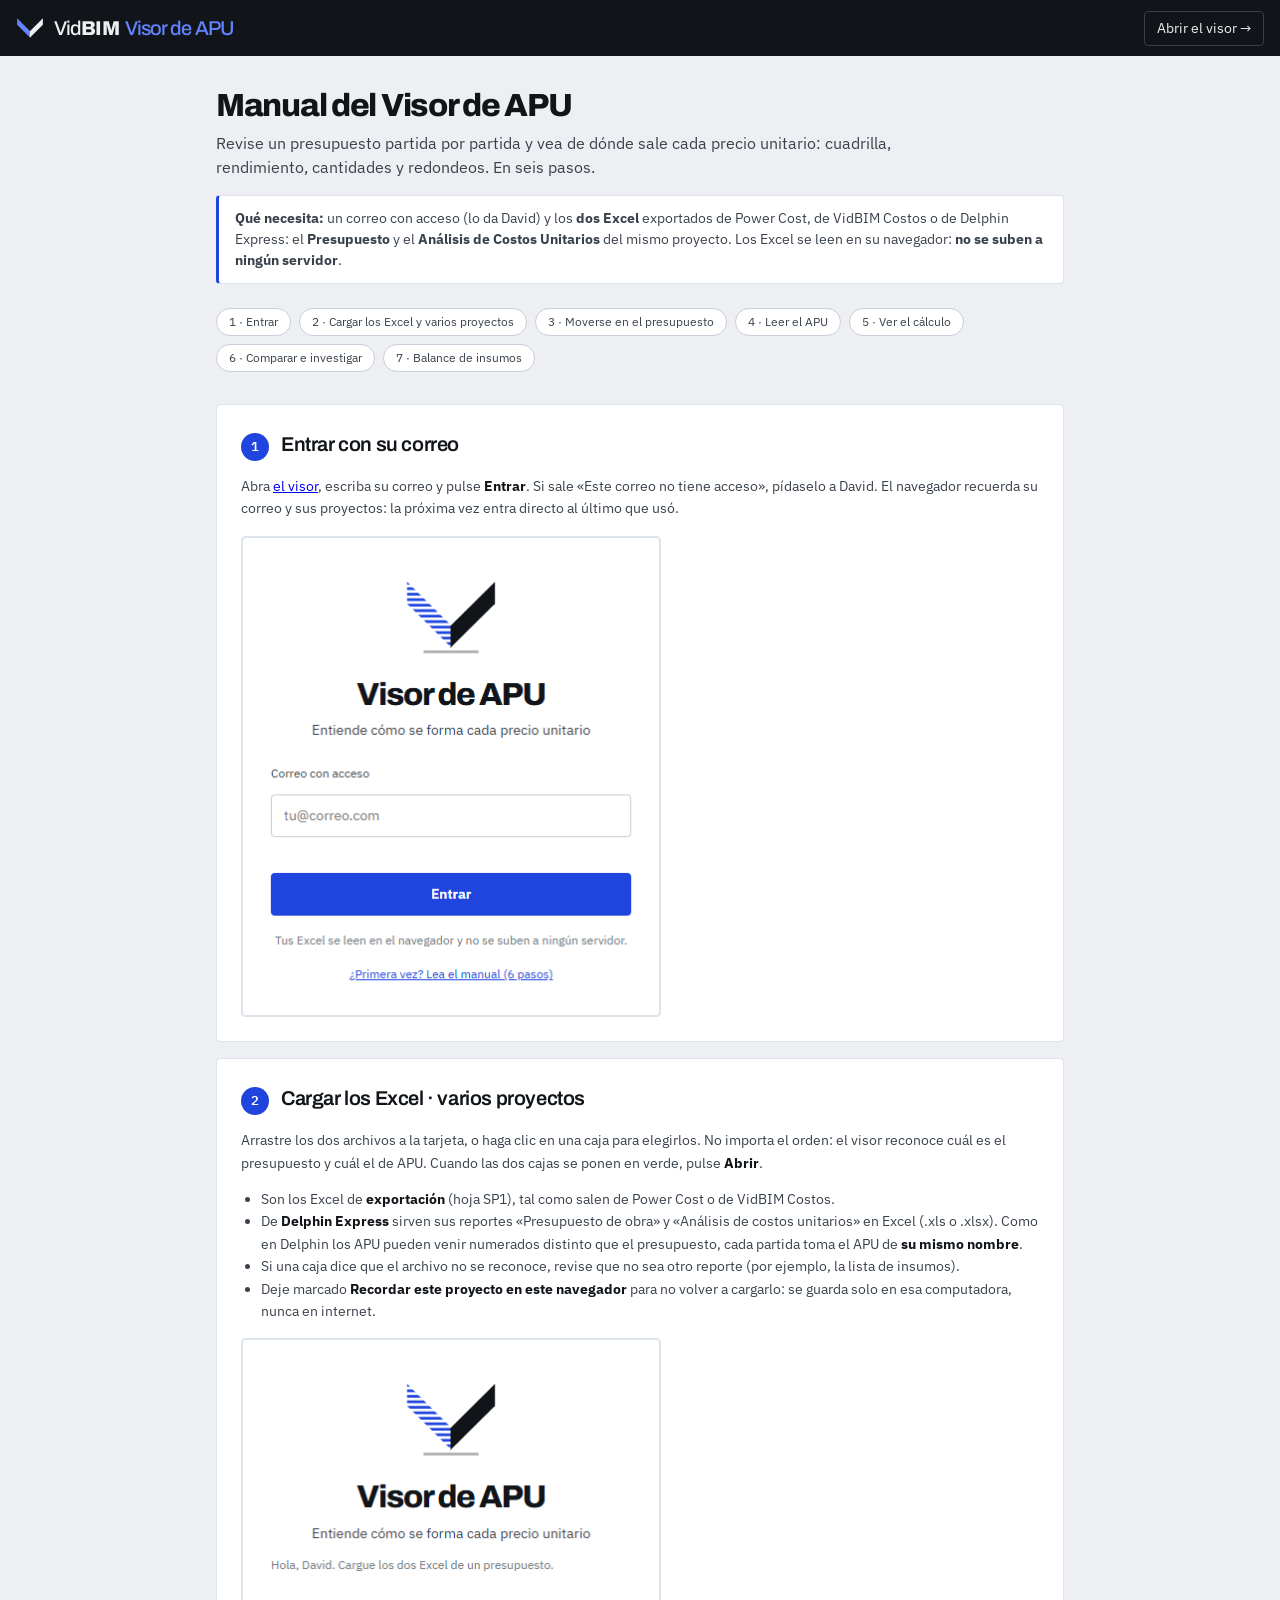
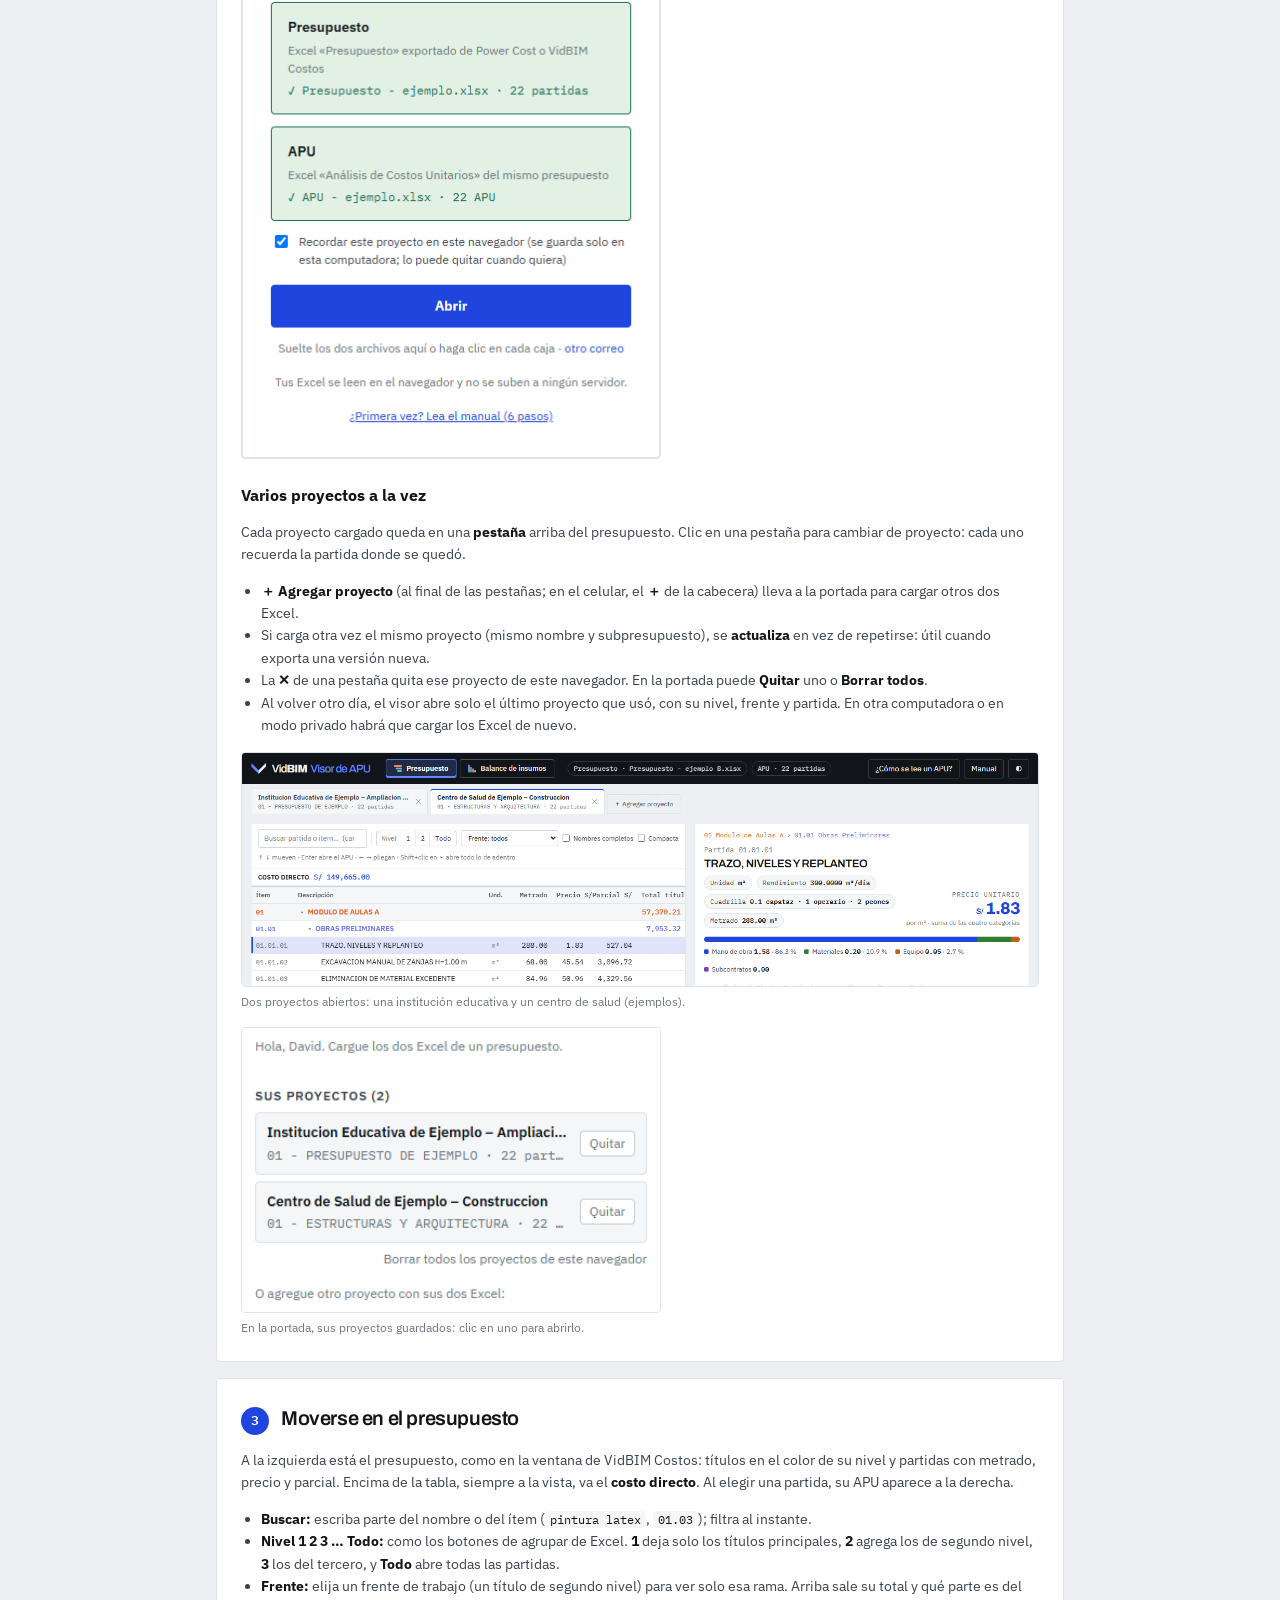
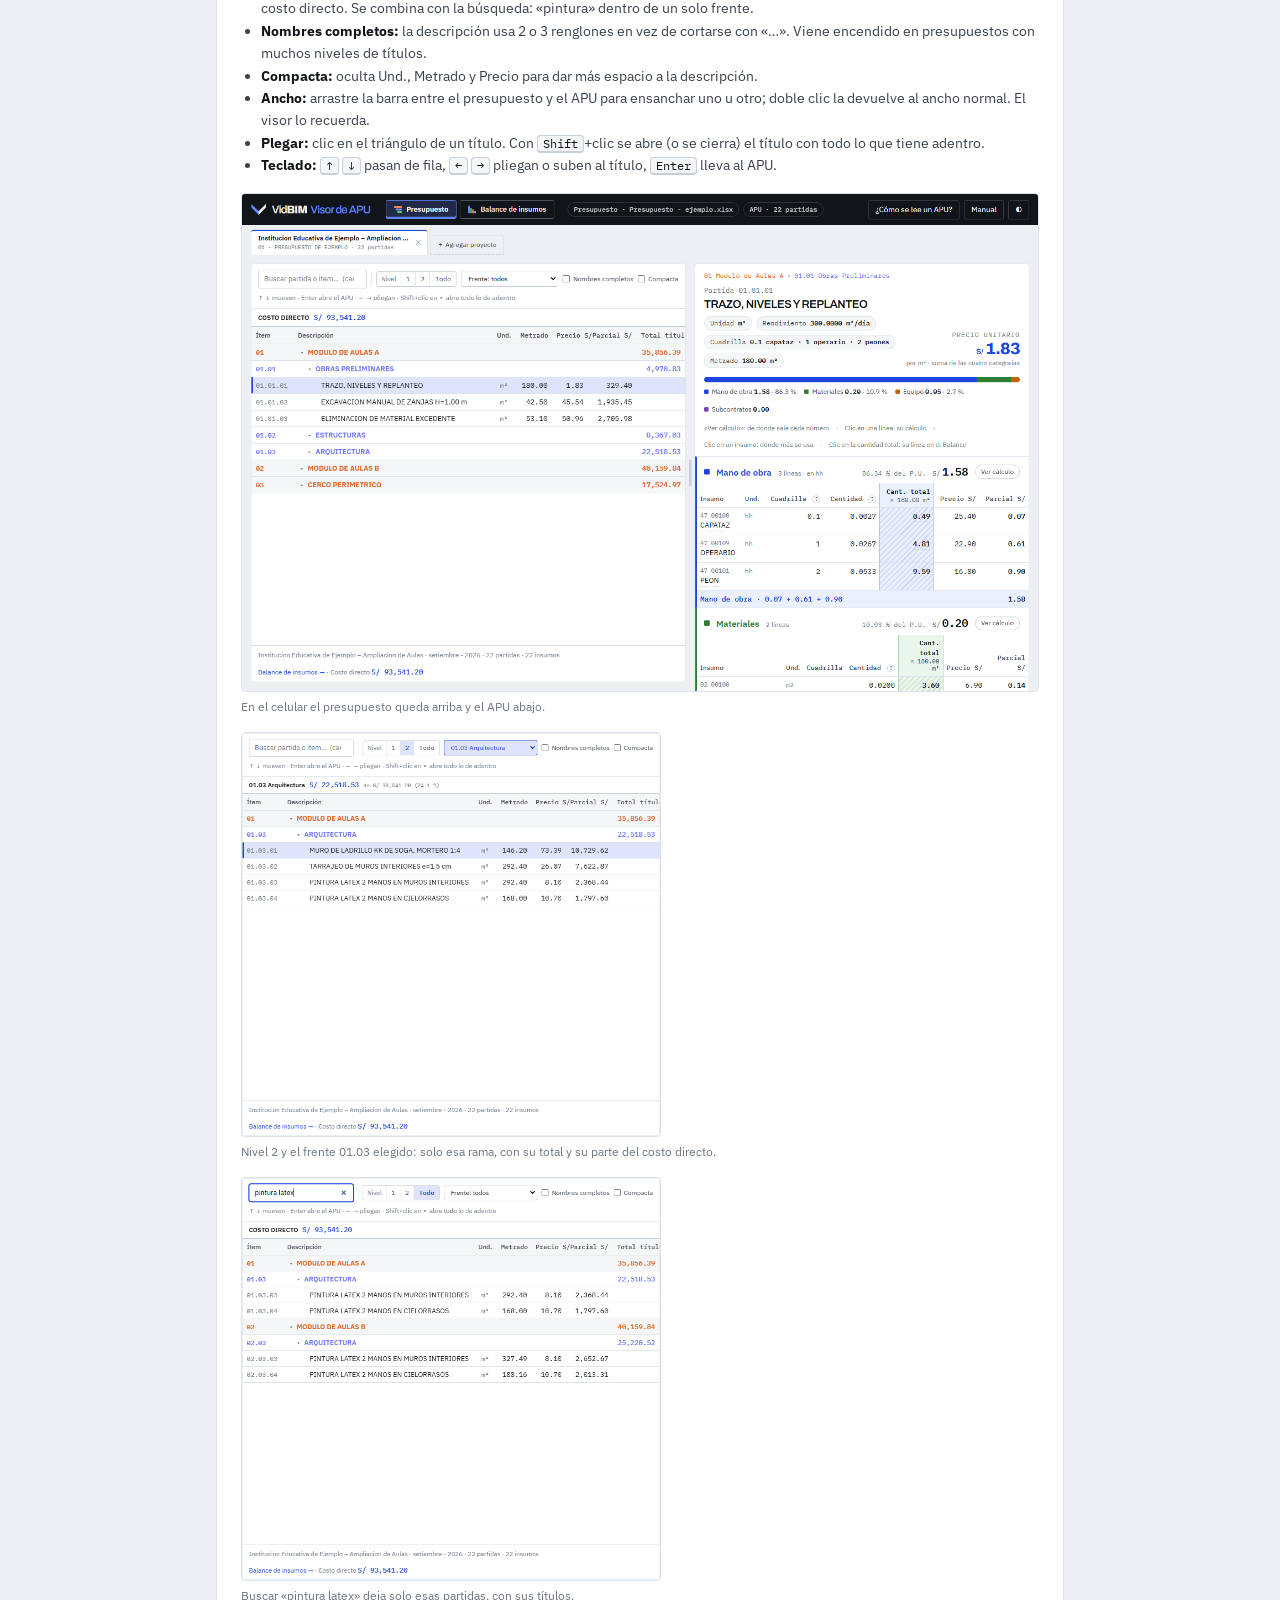
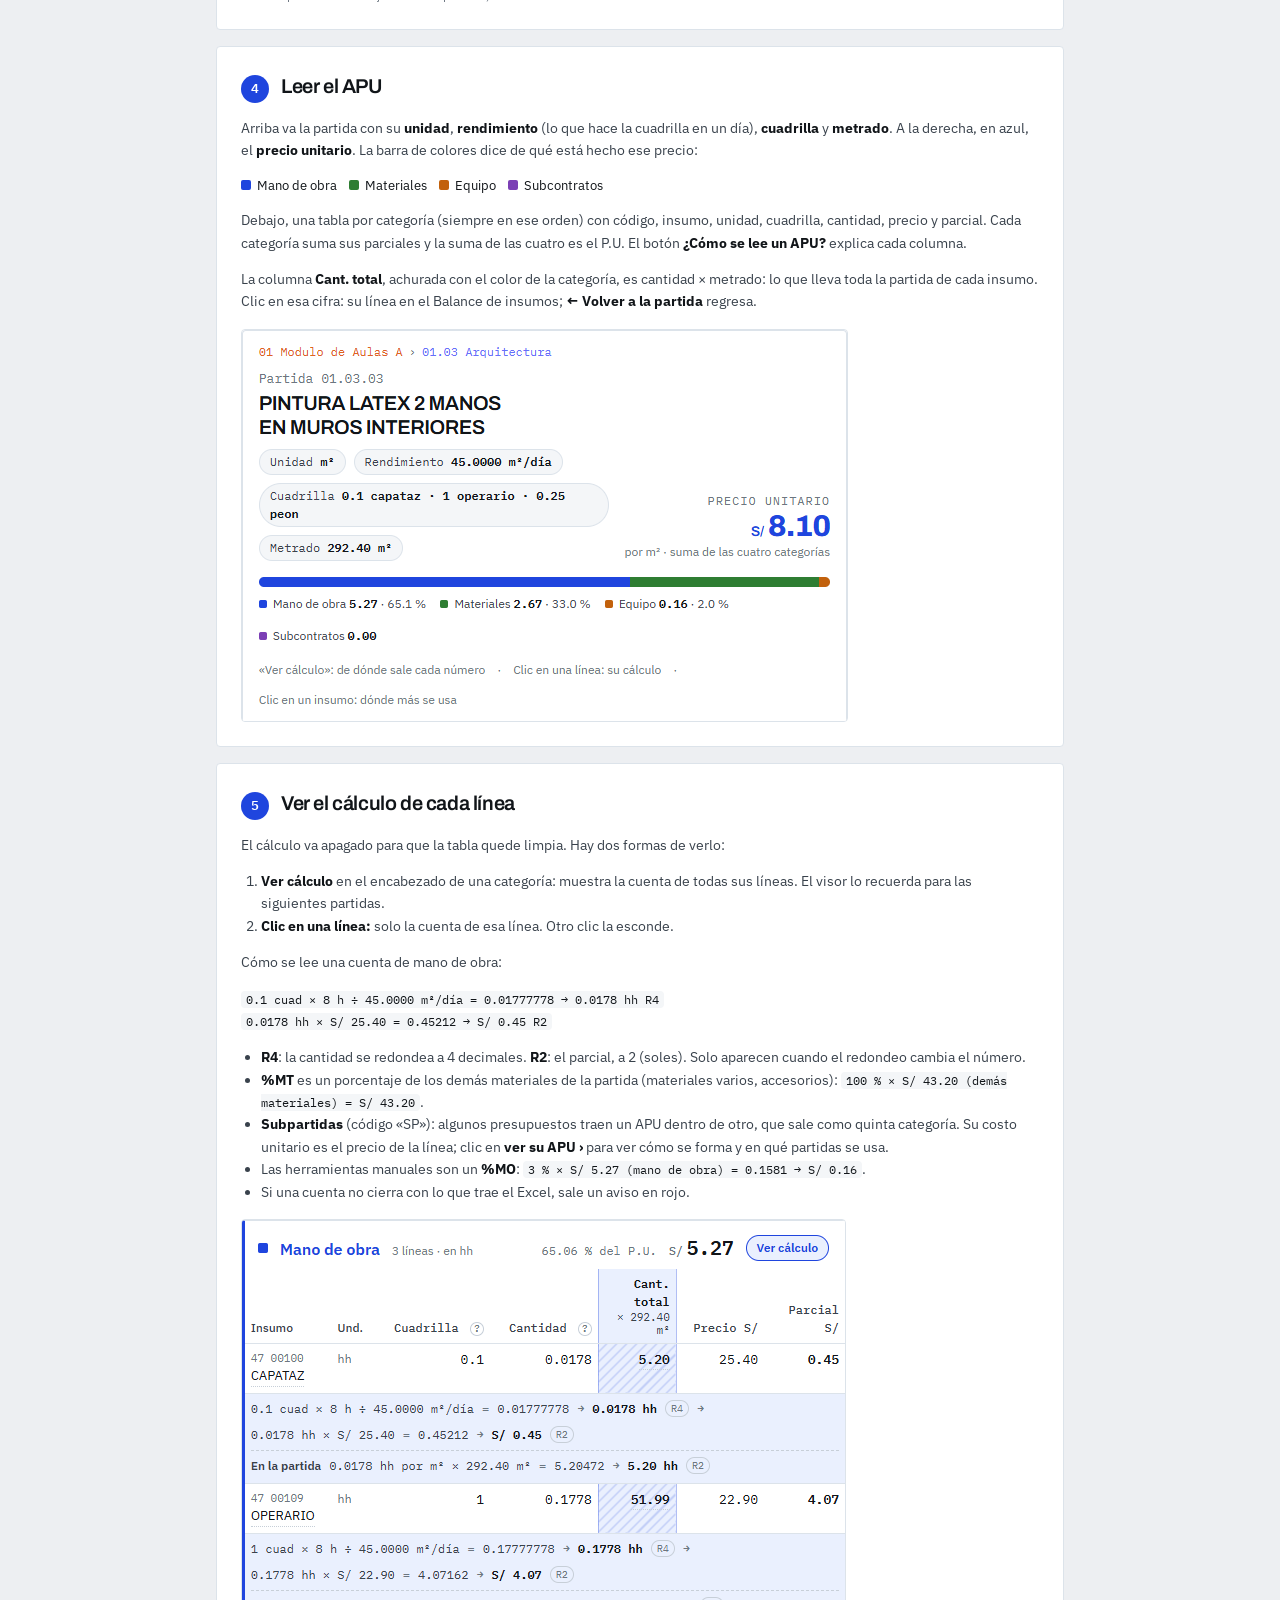
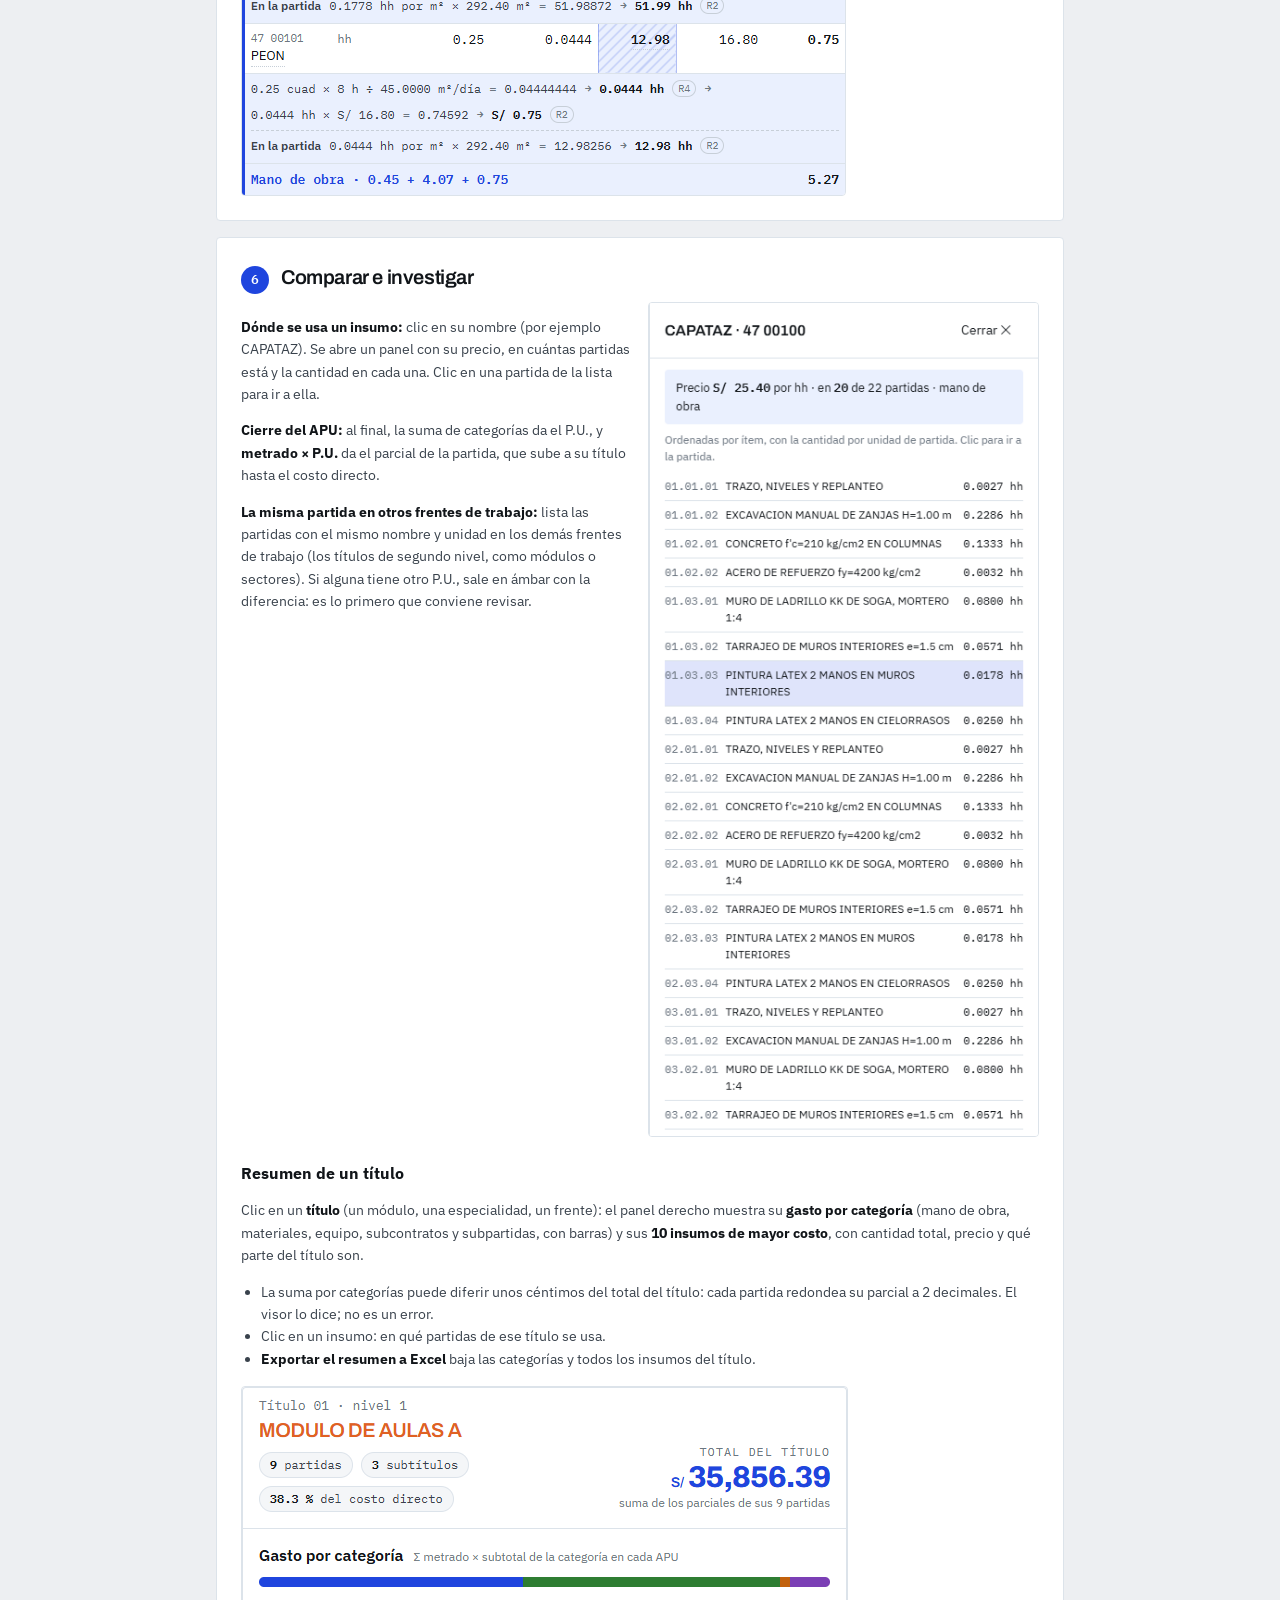
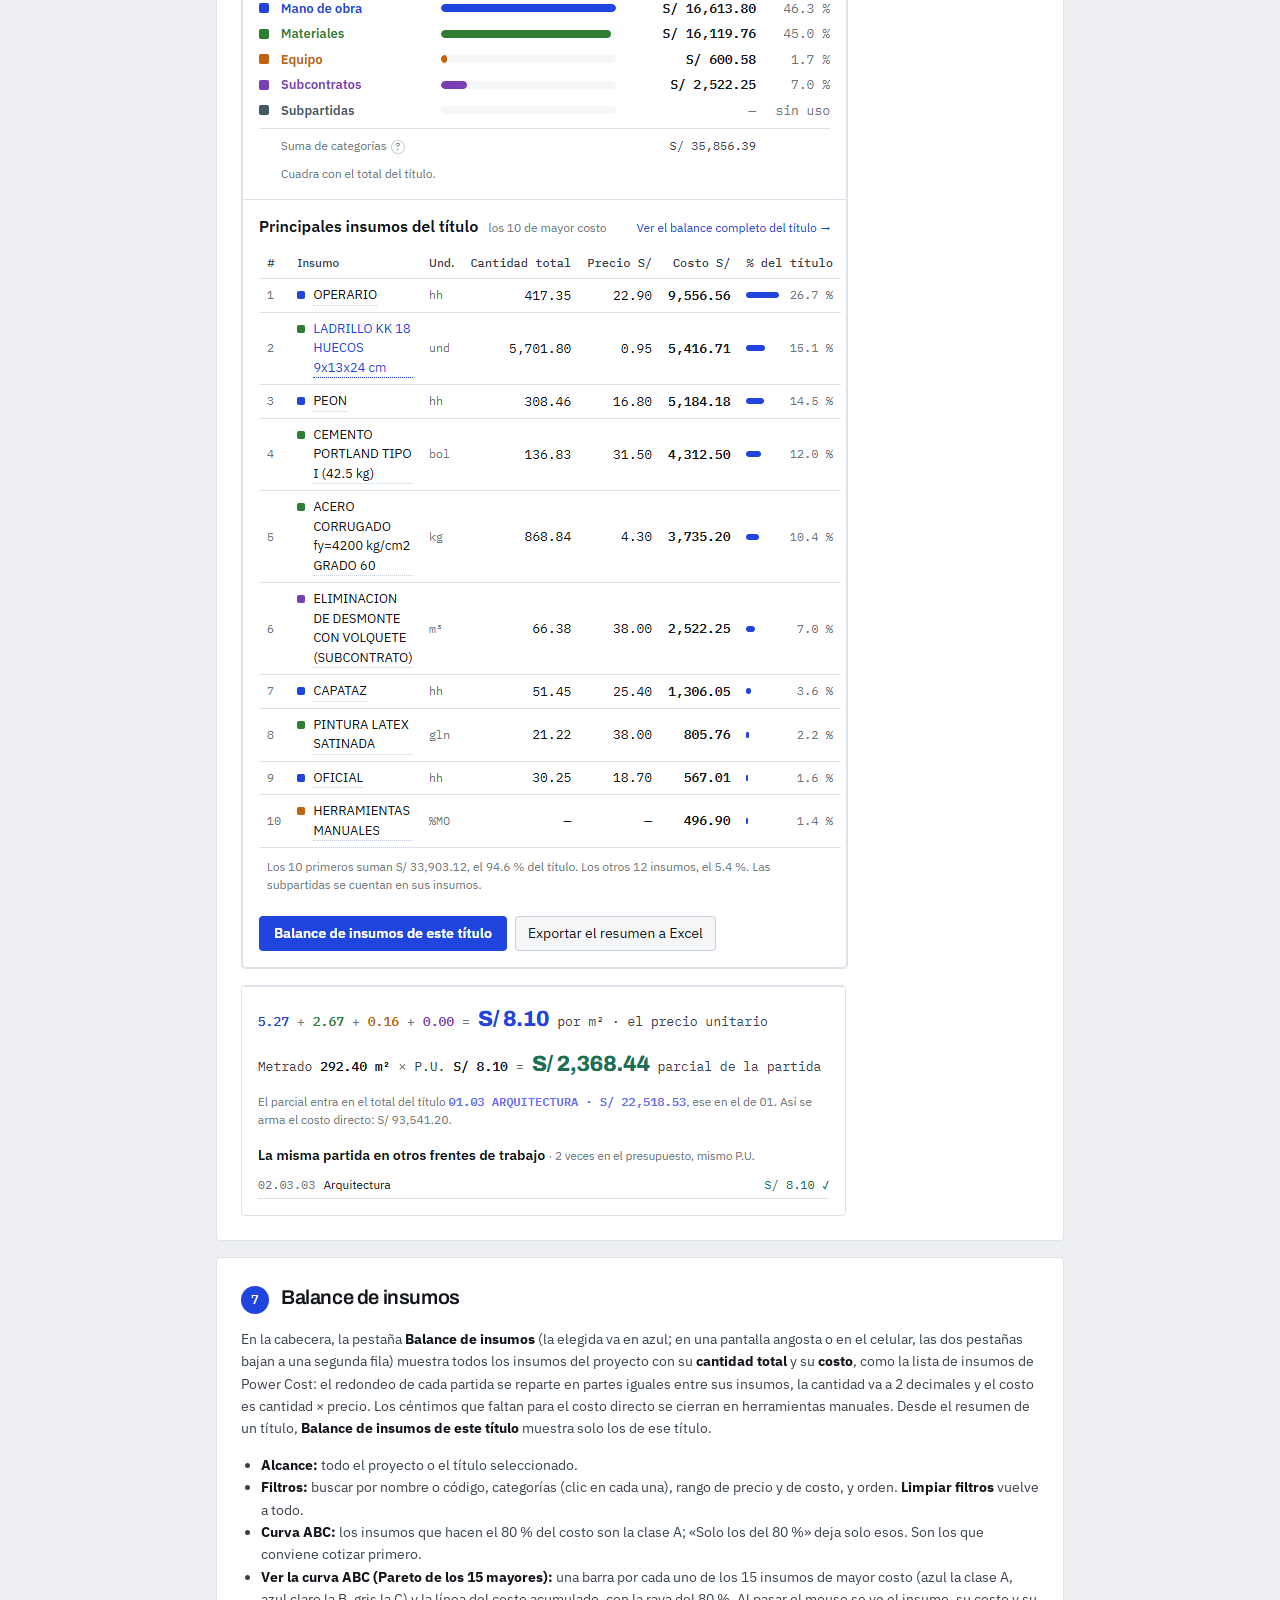
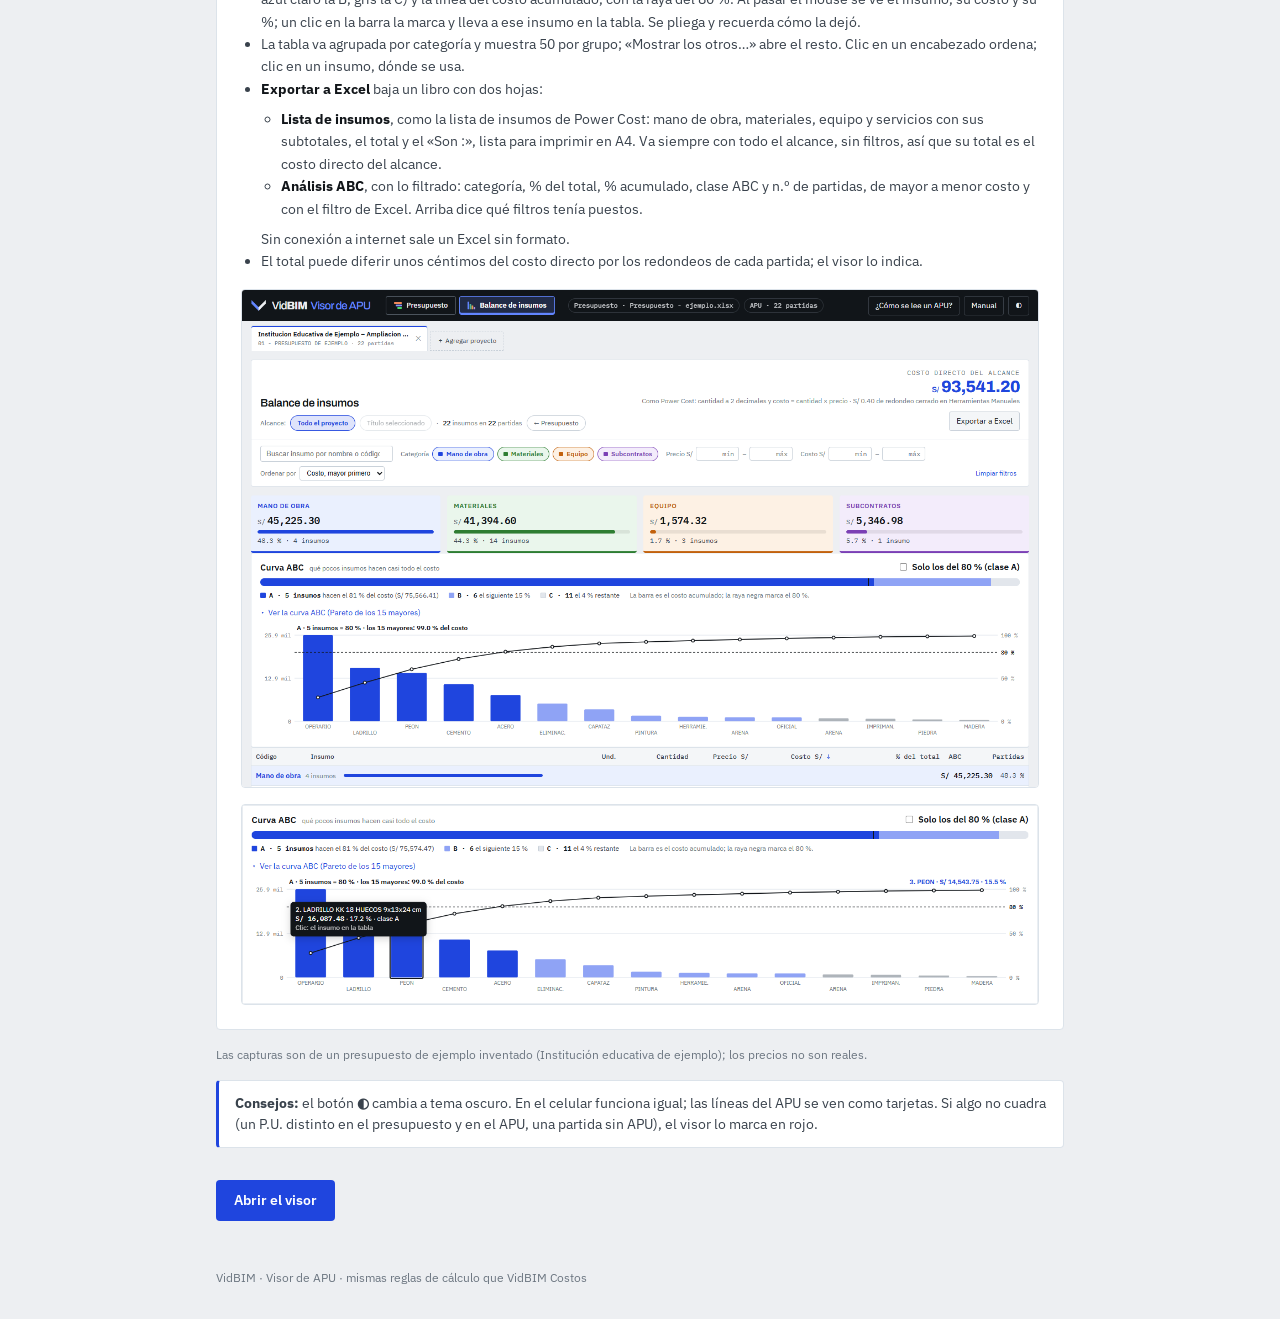
==== commit 654ccca1: "Cant. total por insumo en el APU (cantidad × metrado) y paso al Balance - Columna «Cant. total» achu" ====
--- a/manual.html
+++ b/manual.html
@@ -138,6 +138,7 @@
     <p>Arriba va la partida con su <b>unidad</b>, <b>rendimiento</b> (lo que hace la cuadrilla en un día), <b>cuadrilla</b> y <b>metrado</b>. A la derecha, en azul, el <b>precio unitario</b>. La barra de colores dice de qué está hecho ese precio:</p>
     <div class="cats"><span class="mo">Mano de obra</span><span class="mat">Materiales</span><span class="eq">Equipo</span><span class="sc">Subcontratos</span></div>
     <p>Debajo, una tabla por categoría (siempre en ese orden) con código, insumo, unidad, cuadrilla, cantidad, precio y parcial. Cada categoría suma sus parciales y la suma de las cuatro es el P.U. El botón <b>¿Cómo se lee un APU?</b> explica cada columna.</p>
+    <p>La columna <b>Cant. total</b>, achurada con el color de la categoría, es cantidad × metrado: lo que lleva toda la partida de cada insumo. Clic en esa cifra: su línea en el Balance de insumos; <b>← Volver a la partida</b> regresa.</p>
     <figure><img src="manual/5-cabecera-apu.png" alt="Cabecera del APU con chips, precio unitario y barra de peso" loading="lazy"></figure>
   </section>
 
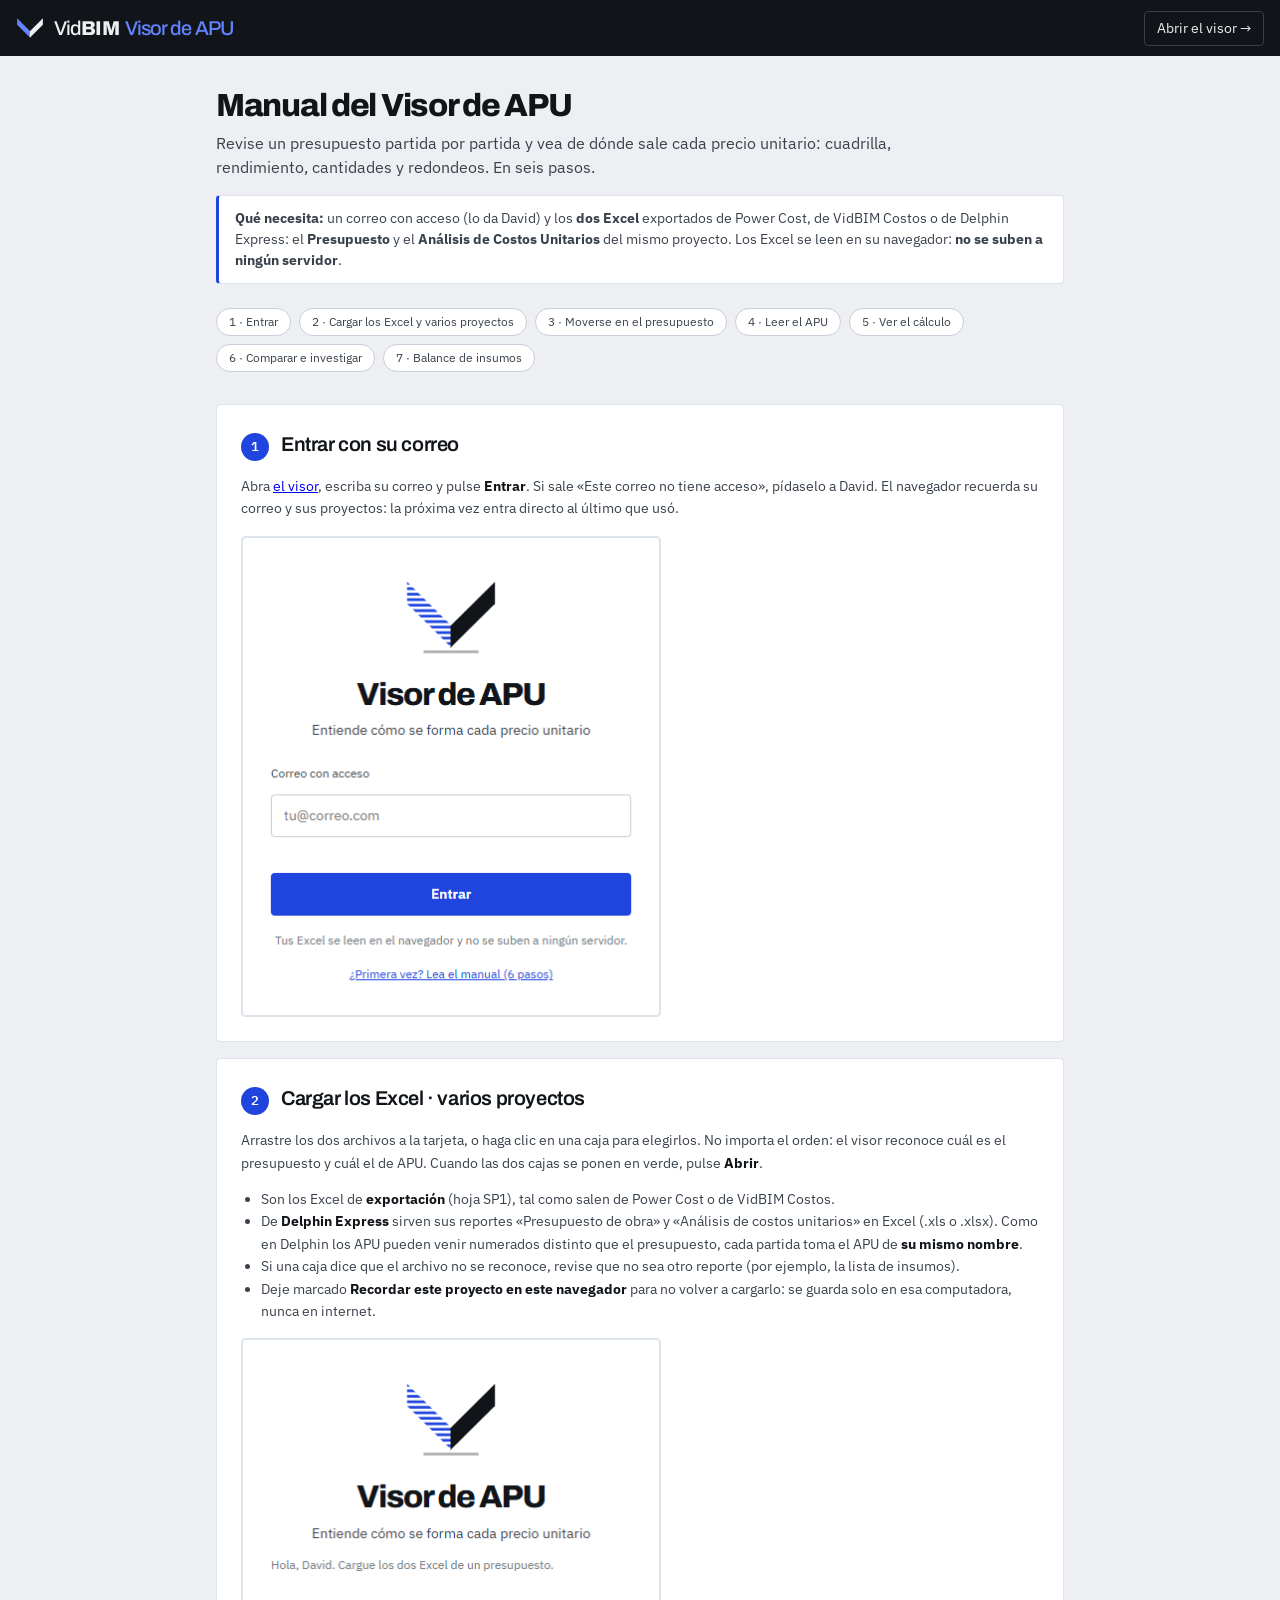
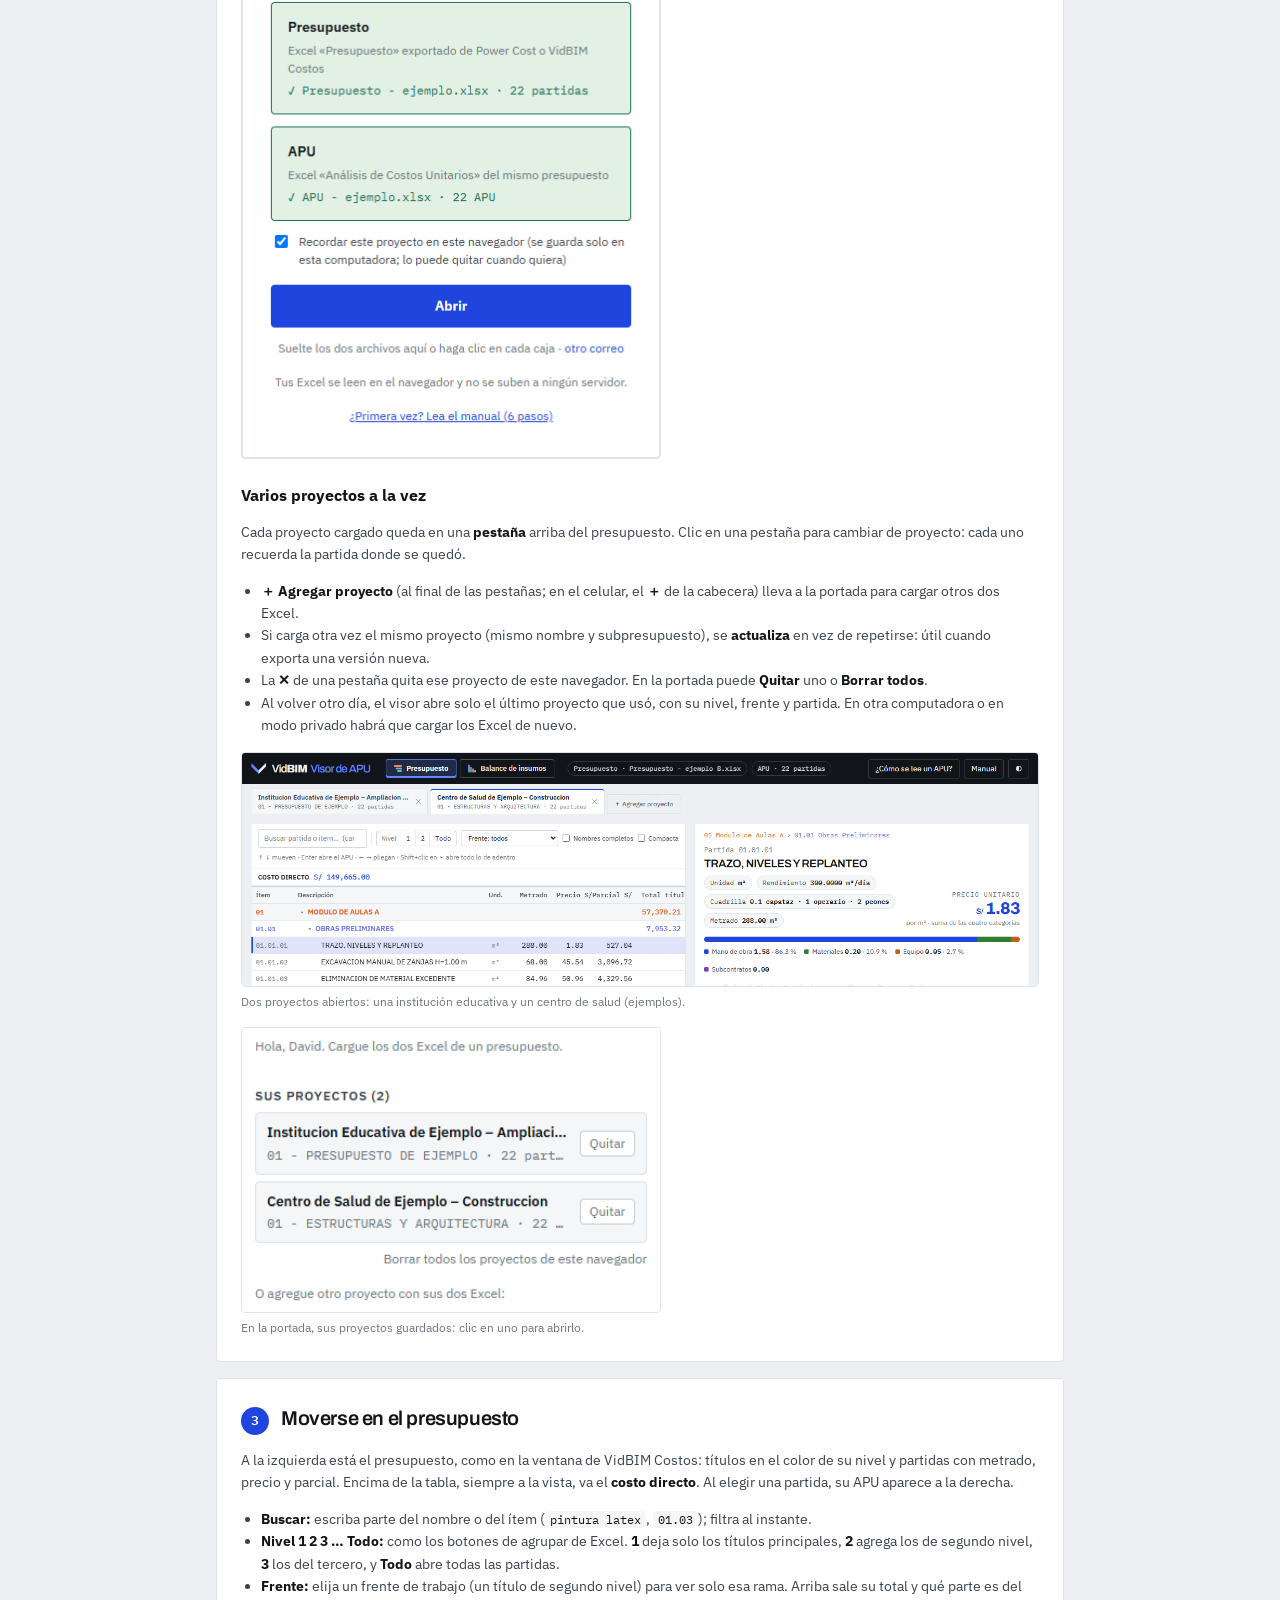
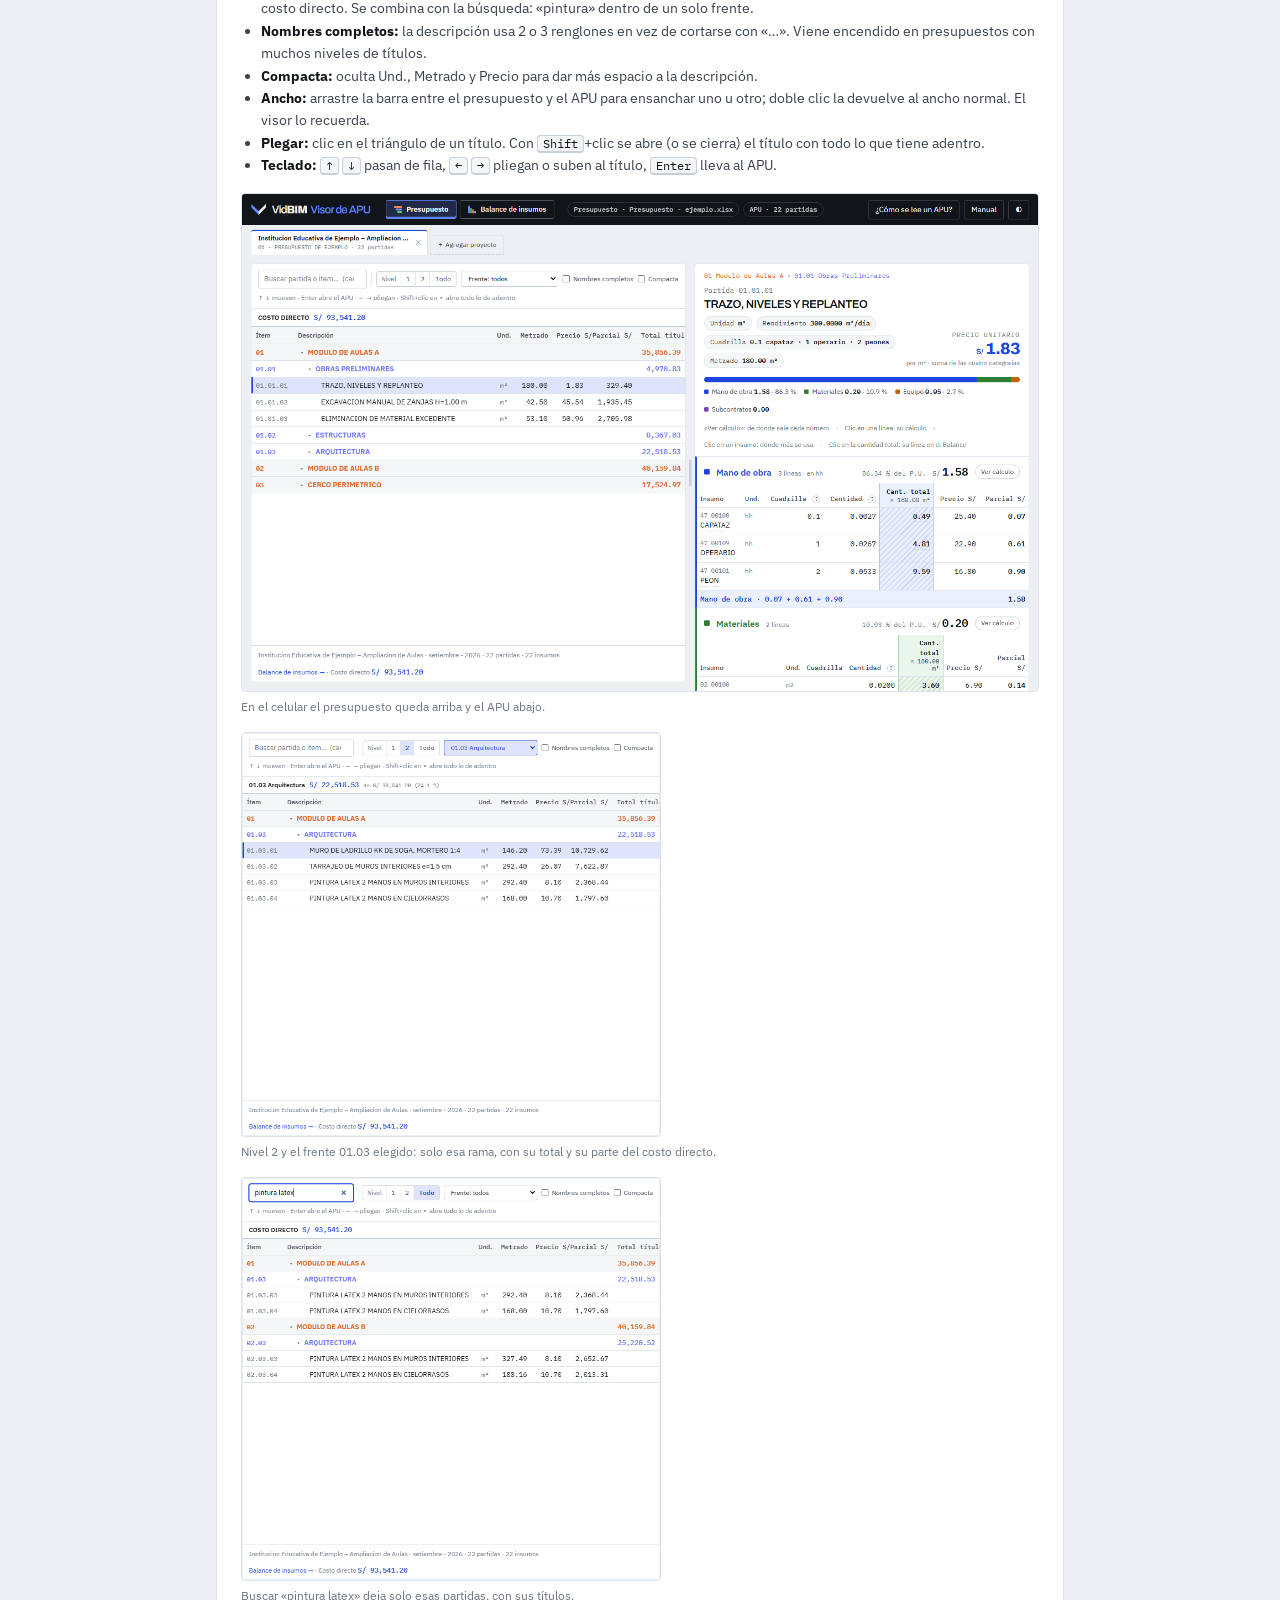
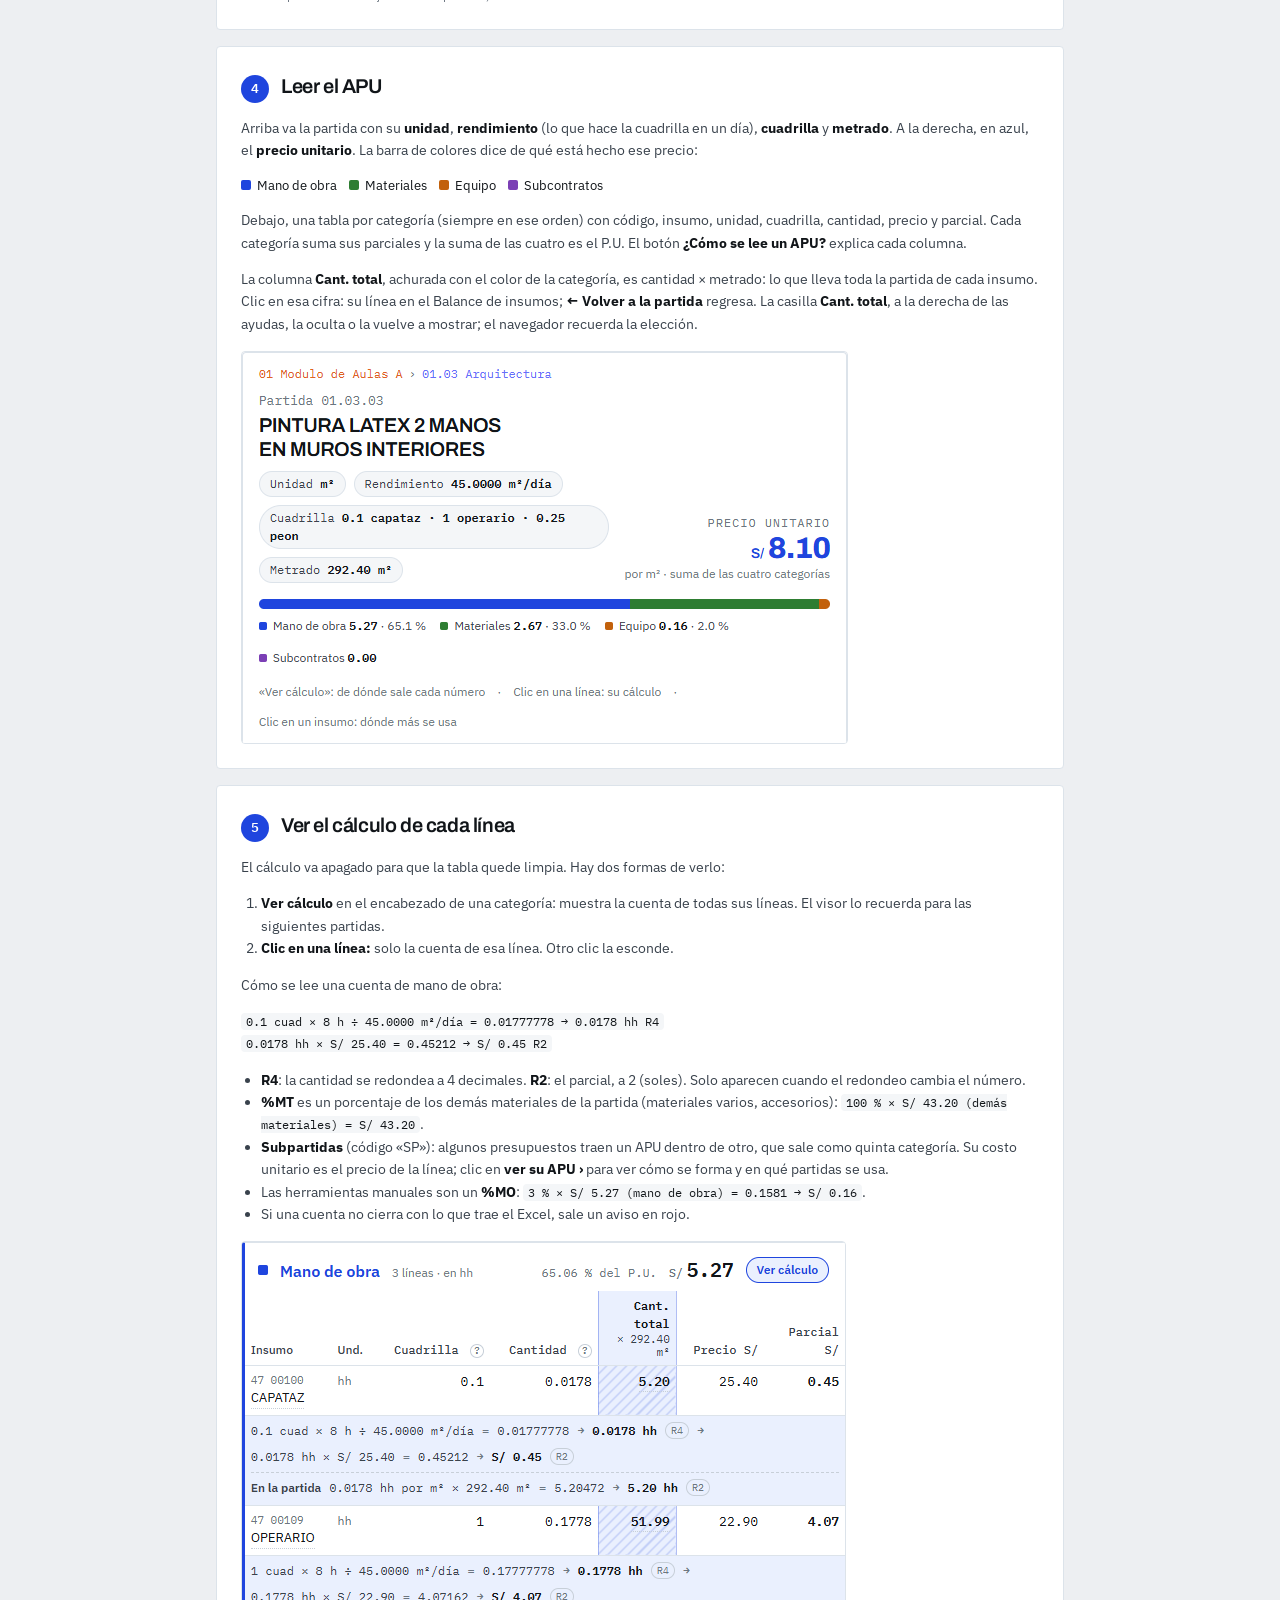
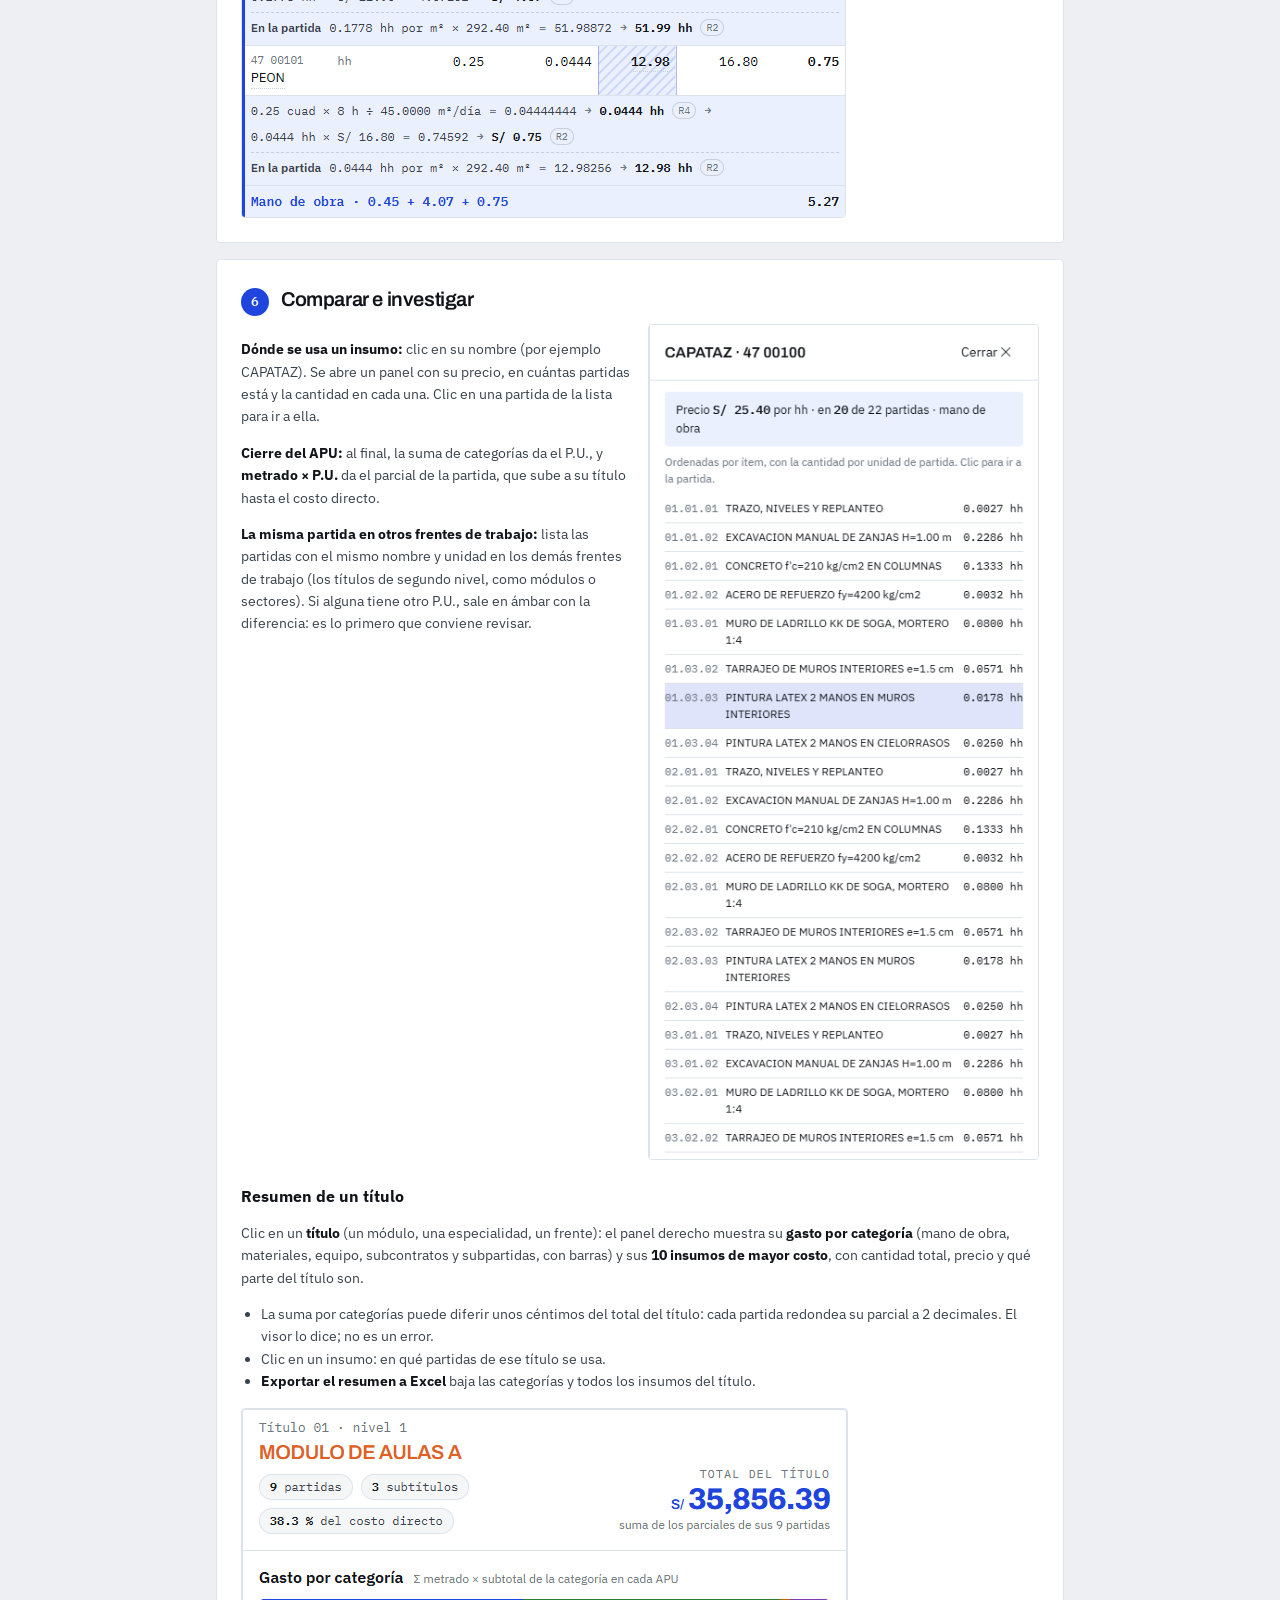
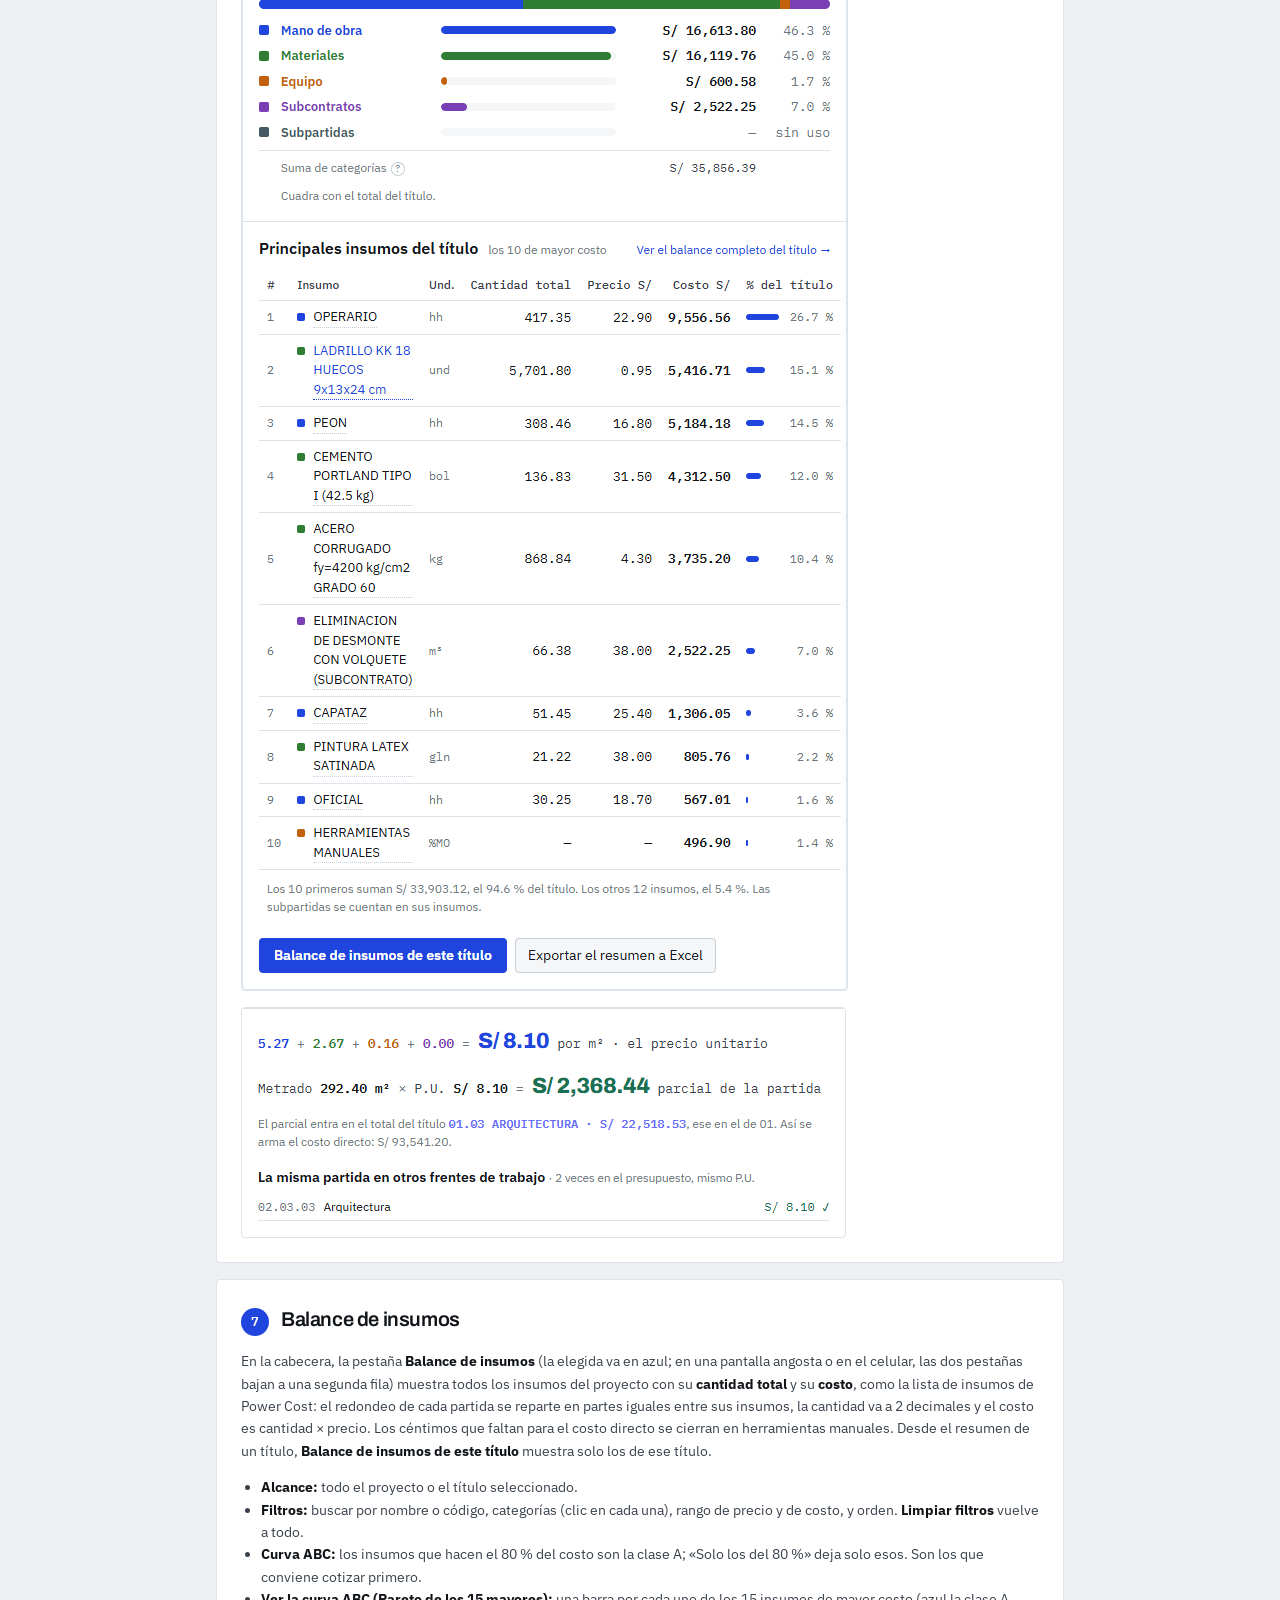
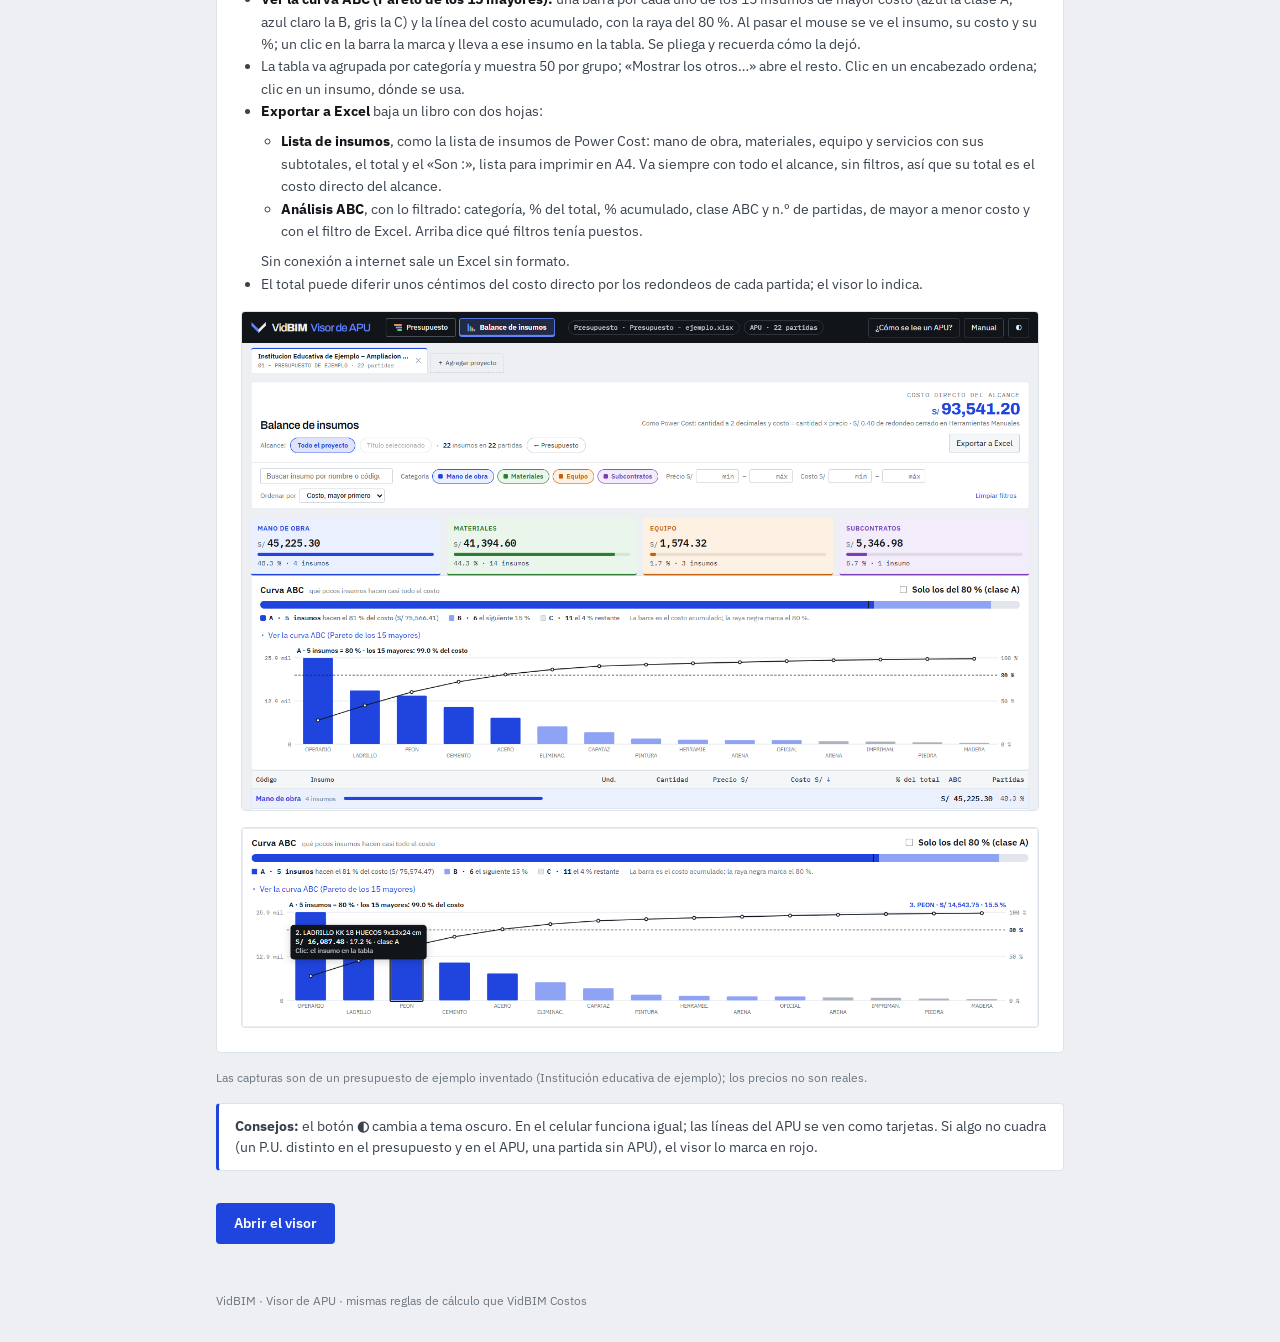
==== commit cc7a789f: "Casilla «Cant. total» en el APU: muestra u oculta lo que lleva toda la partida - Va a la derecha de " ====
--- a/manual.html
+++ b/manual.html
@@ -138,7 +138,7 @@
     <p>Arriba va la partida con su <b>unidad</b>, <b>rendimiento</b> (lo que hace la cuadrilla en un día), <b>cuadrilla</b> y <b>metrado</b>. A la derecha, en azul, el <b>precio unitario</b>. La barra de colores dice de qué está hecho ese precio:</p>
     <div class="cats"><span class="mo">Mano de obra</span><span class="mat">Materiales</span><span class="eq">Equipo</span><span class="sc">Subcontratos</span></div>
     <p>Debajo, una tabla por categoría (siempre en ese orden) con código, insumo, unidad, cuadrilla, cantidad, precio y parcial. Cada categoría suma sus parciales y la suma de las cuatro es el P.U. El botón <b>¿Cómo se lee un APU?</b> explica cada columna.</p>
-    <p>La columna <b>Cant. total</b>, achurada con el color de la categoría, es cantidad × metrado: lo que lleva toda la partida de cada insumo. Clic en esa cifra: su línea en el Balance de insumos; <b>← Volver a la partida</b> regresa.</p>
+    <p>La columna <b>Cant. total</b>, achurada con el color de la categoría, es cantidad × metrado: lo que lleva toda la partida de cada insumo. Clic en esa cifra: su línea en el Balance de insumos; <b>← Volver a la partida</b> regresa. La casilla <b>Cant. total</b>, a la derecha de las ayudas, la oculta o la vuelve a mostrar; el navegador recuerda la elección.</p>
     <figure><img src="manual/5-cabecera-apu.png" alt="Cabecera del APU con chips, precio unitario y barra de peso" loading="lazy"></figure>
   </section>
 
